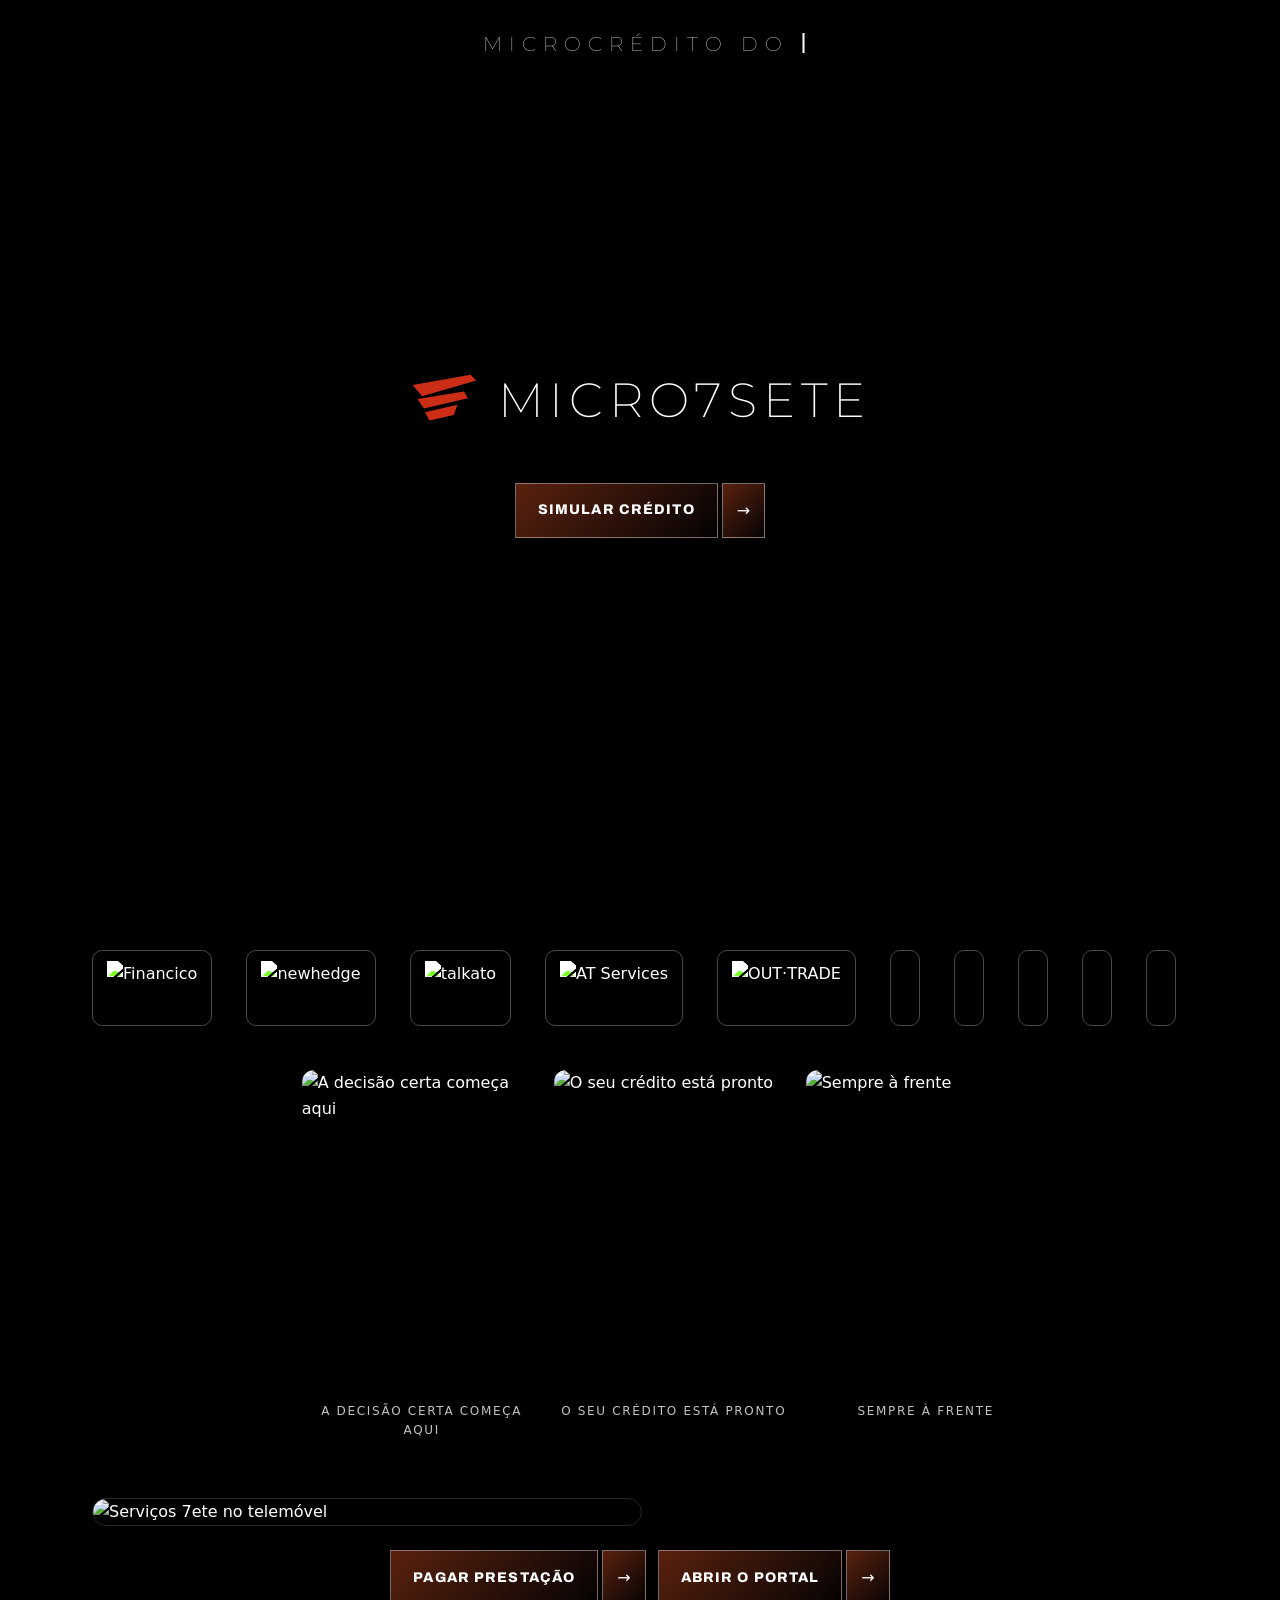
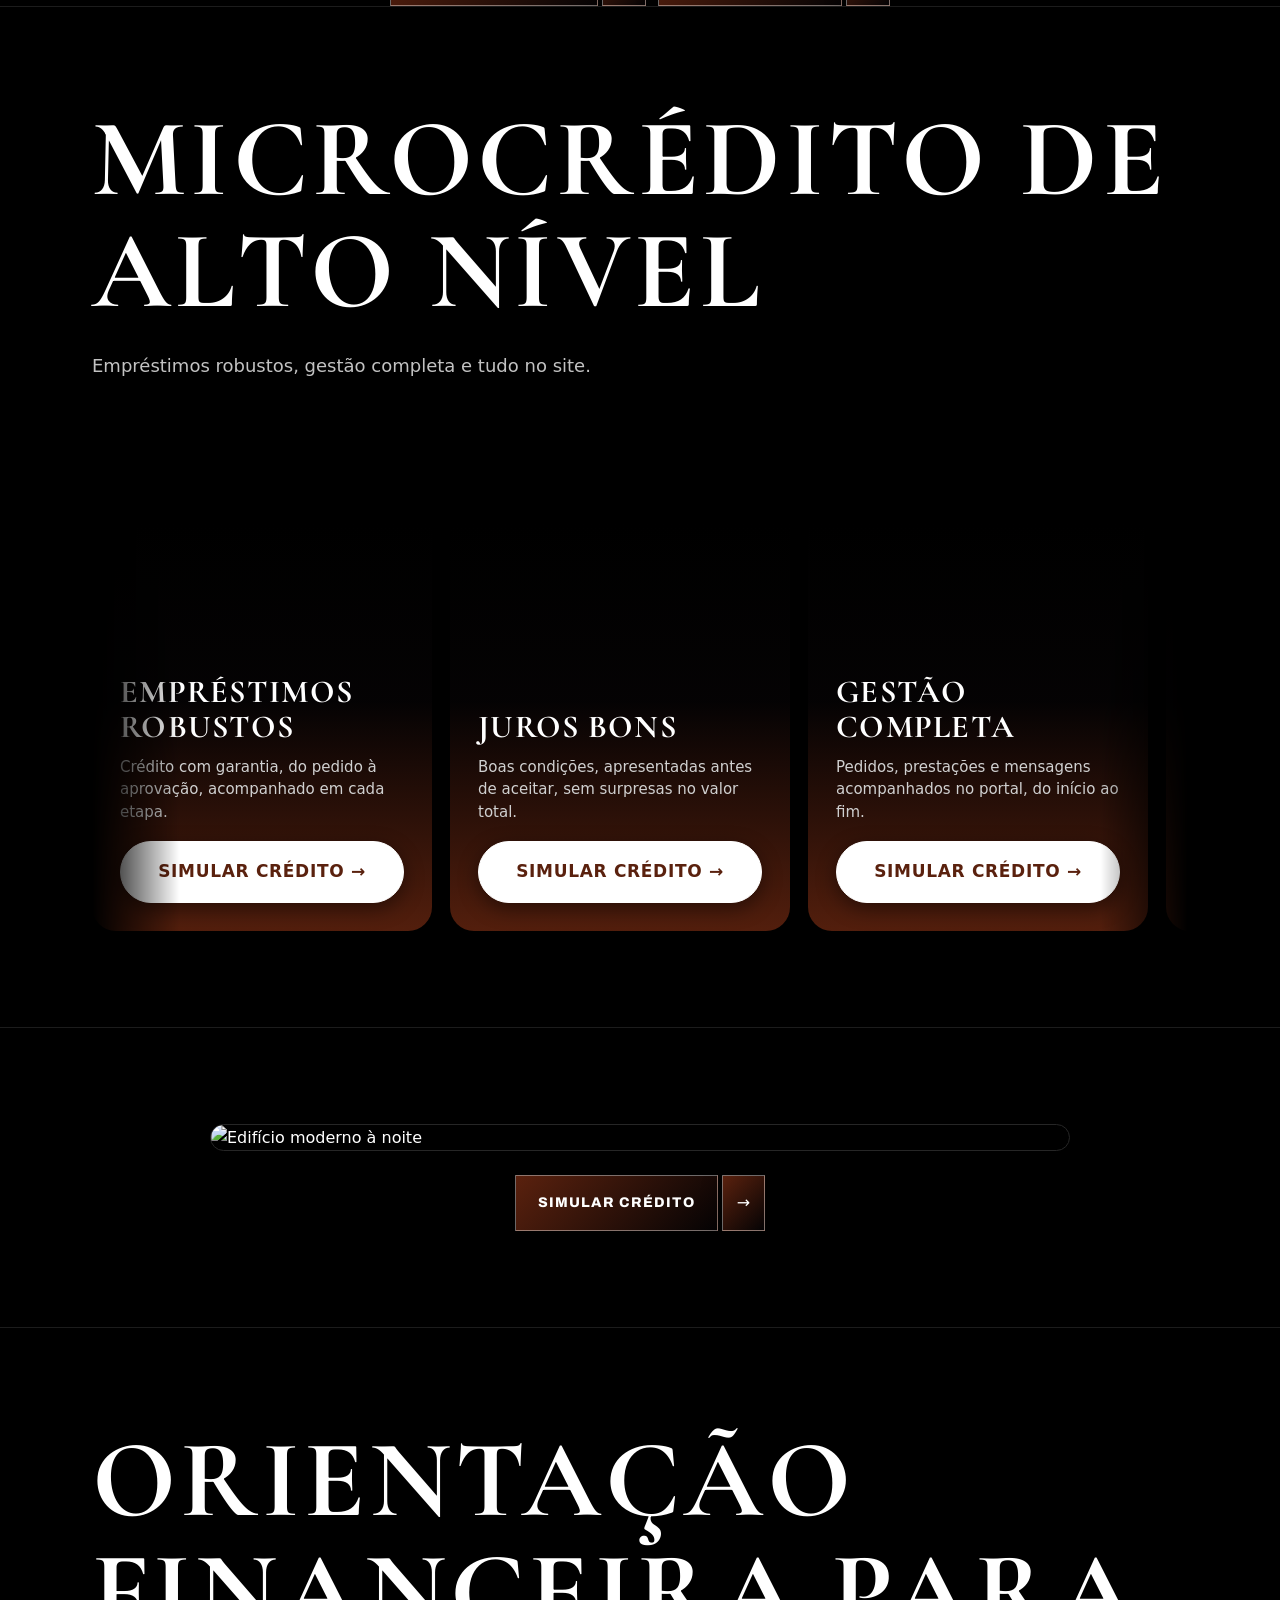
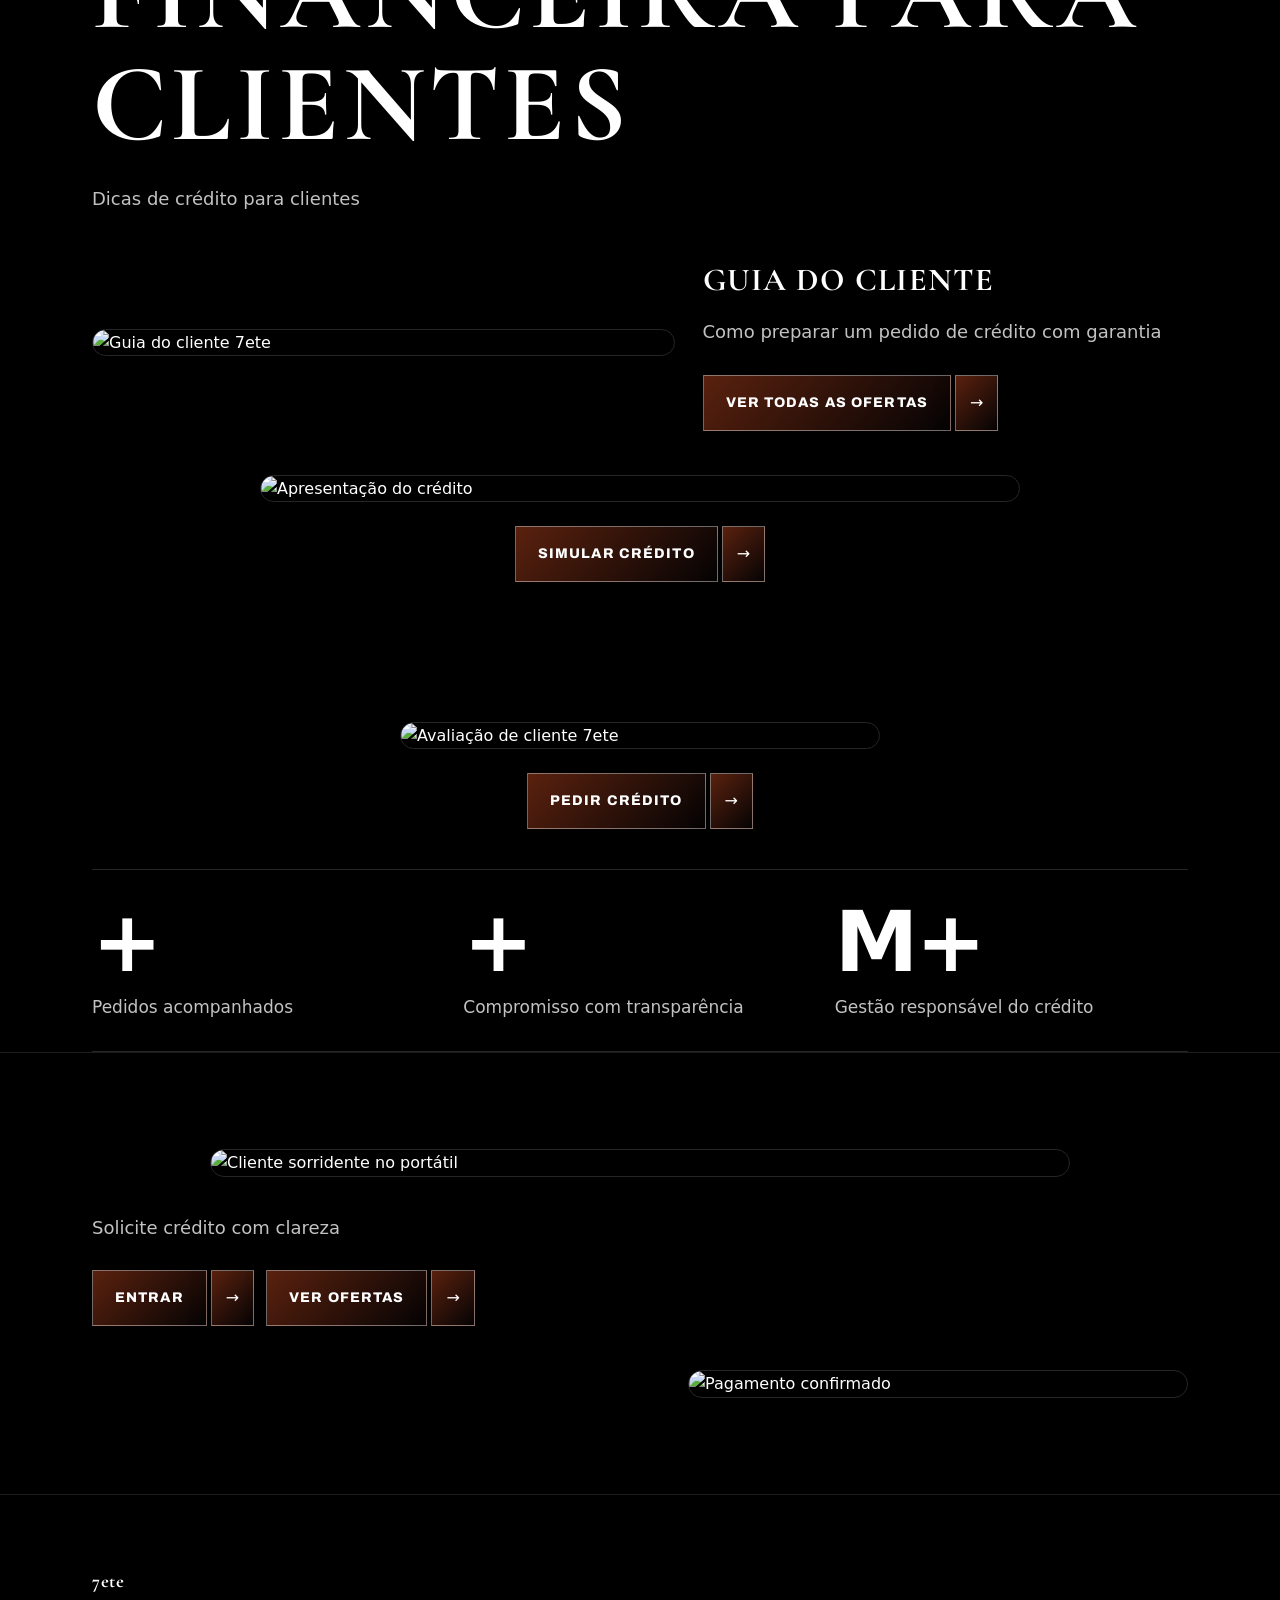
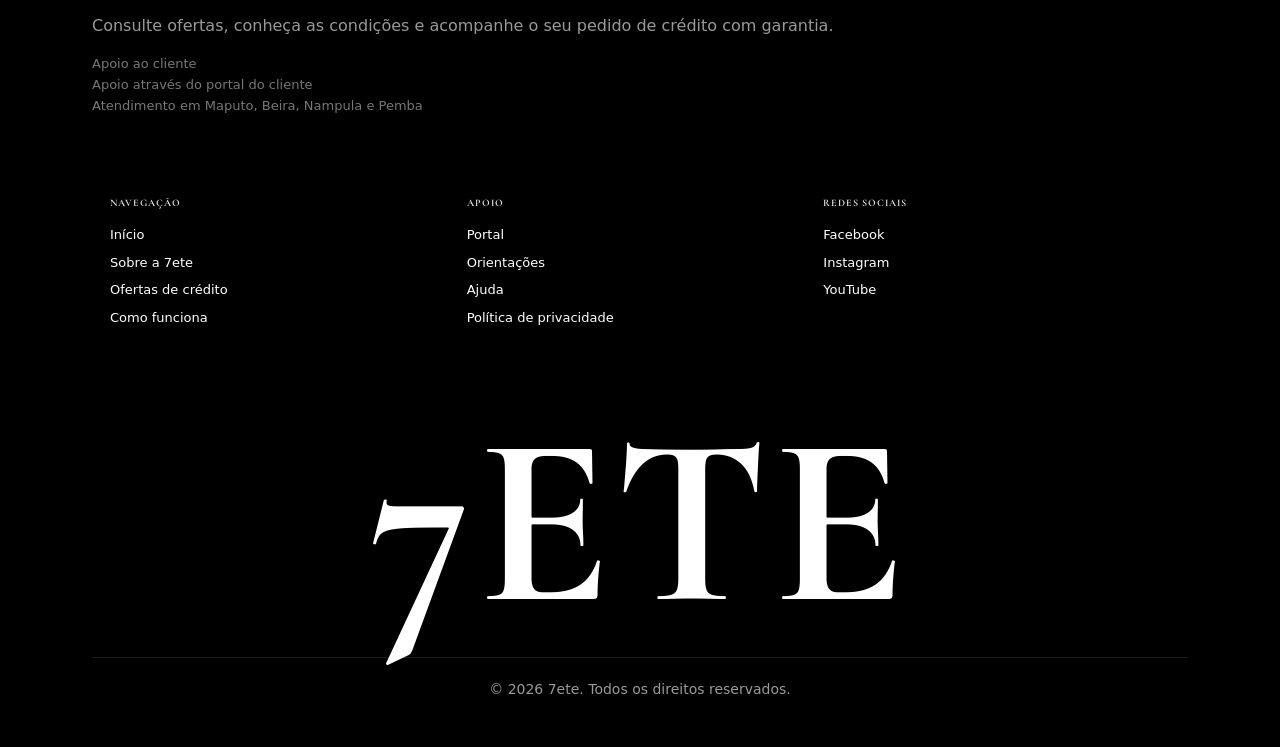
==== site/index.html @ f14d91d3 "7ete no GitHub Pages (versão construída)" ====
<!DOCTYPE html>
<html lang="pt">
<head>
<meta charset="utf-8">
<meta name="viewport" content="width=device-width, initial-scale=1">
<title>7ete | Sistema de Gestão de Microcrédito</title>
<meta name="description" content="7ete — microcrédito com garantia em Moçambique. Condições claras, análise responsável e acompanhamento digital do pedido.">
<link rel="preconnect" href="https://fonts.googleapis.com">
<link rel="preconnect" href="https://fonts.gstatic.com" crossorigin>
<link href="https://fonts.googleapis.com/css2?family=Archivo:wght@300;700;800&family=Pinyon+Script&family=Playfair+Display:ital,wght@1,400;1,600&family=Cormorant+Garamond:wght@300;400;500;600;700&family=Montserrat:wght@100;200&family=Syncopate:wght@700&display=swap" rel="stylesheet">
<style>
  *{box-sizing:border-box}
  html,body{margin:0;padding:0;background:#000;color:#fff}
  body{font-family:system-ui,-apple-system,"Segoe UI",Roboto,Arial,sans-serif;font-weight:300;line-height:1.6;-webkit-font-smoothing:antialiased}
  p,li{font-weight:300}
  a{color:inherit}
  img,video{display:block;width:100%;height:auto;background:#000}
  .wrap{max-width:1140px;margin:0 auto;padding:0 22px}
  .display{font-family:"Cormorant Garamond",serif;font-weight:700;text-transform:uppercase;letter-spacing:.04em}
  .script{font-family:"Pinyon Script",cursive;font-weight:400;text-transform:none;letter-spacing:0;font-size:.95em}
  .btn{display:inline-flex;align-items:center;justify-content:center;min-height:56px;padding:17px 32px;border-radius:6px;text-decoration:none;font-weight:800;font-size:16px;border:0;cursor:pointer;text-transform:uppercase;letter-spacing:.03em}
  .btn-grad{background:linear-gradient(135deg,#5a210e 0%,#050304 100%);color:#fff;border:1px solid #5a210e}
  .btnrow{display:flex;gap:12px;flex-wrap:wrap}
  .hero{position:relative;min-height:100vh;min-height:100svh;display:flex;flex-direction:column;align-items:center;justify-content:center;gap:44px;overflow:hidden;background:#000;padding:0}
  .hero-cta{position:relative;z-index:1}
  .hero-btn{display:inline-flex;gap:4px;text-decoration:none}
  .hero-btn-text{display:flex;align-items:center;background:linear-gradient(135deg,#5a210e 0%,#050304 100%);border:1px solid rgba(255,255,255,.4);box-shadow:0 6px 20px rgba(0,0,0,.4);color:#fff;font-family:"Archivo",system-ui,sans-serif;font-weight:800;font-size:14px;letter-spacing:.08em;text-transform:uppercase;padding:14px 22px}
  .hero-btn-arrow{display:flex;align-items:center;background:linear-gradient(135deg,#5a210e 0%,#050304 100%);border:1px solid rgba(255,255,255,.4);box-shadow:0 6px 20px rgba(0,0,0,.4);color:#fff;font-size:16px;padding:14px 14px}
  .hero-media{position:absolute;inset:0;width:100%;height:100%;object-fit:contain;object-position:center;background:#000}
  .hero-name{position:relative;z-index:1;margin:0;padding:.15em .4em;border-radius:6px;background:rgba(0,0,0,.38);font-family:"Syncopate",sans-serif;font-weight:700;font-size:clamp(64px,17vw,180px);letter-spacing:.1em;text-indent:.1em;line-height:1;color:#fff;text-shadow:0 2px 30px rgba(0,0,0,.65);animation:titlepass 1.4s cubic-bezier(.22,1,.36,1) both}
@keyframes titlepass{0%{transform:translateX(-110vw);opacity:0}70%{transform:translateX(3vw);opacity:1}100%{transform:translateX(0);opacity:1}}
.hero-t{display:inline-block;font-size:1.4em;letter-spacing:inherit;background:linear-gradient(135deg,#5a210e 0%,#050304 100%);-webkit-background-clip:text;background-clip:text;color:transparent;-webkit-text-fill-color:transparent}
@media (prefers-reduced-motion:reduce){.hero-name{animation:none}}
  .hero-logo{position:absolute;top:18px;left:18px;width:52px;height:auto;z-index:2;pointer-events:none;background:transparent}
.hero-lockup{position:relative;z-index:1;display:flex;align-items:center;justify-content:center;gap:14px}
.hero-mark{height:44px;width:auto;aspect-ratio:160/120;display:block}
.hero-brand{font-family:"Montserrat",sans-serif;font-weight:200;font-size:clamp(26px,6.5vw,48px);letter-spacing:.12em;color:#fff;white-space:nowrap}
@media(min-width:768px){.hero-mark{height:56px}}
.hero-eyebrow{position:absolute;top:22px;left:50%;transform:translateX(-50%);z-index:3;margin:0;font-family:"Montserrat",sans-serif;font-weight:100;font-size:clamp(11px,3.2vw,20px);letter-spacing:.35em;text-indent:.35em;text-align:center;white-space:nowrap;text-transform:uppercase;color:#fff}
.hero-caret{display:inline-block;width:2px;height:1em;margin-left:2px;background:#fff;vertical-align:-.1em;animation:caretblink .8s steps(1) infinite}
@keyframes caretblink{0%,49%{opacity:1}50%,100%{opacity:0}}
@media (min-width:768px){.hero-eyebrow{top:28px}}
@media (prefers-reduced-motion:reduce){.hero-caret{display:none}}
  @media(min-width:860px){.hero-logo{width:68px;top:24px;left:28px}}
  .lead{color:#c2c2c2;font-size:18px;line-height:1.65;max-width:640px;margin:0 0 28px}
  .center .lead{margin-left:auto;margin-right:auto}
  section.block{padding:96px 0;border-top:1px solid #1c1c1c}
  @media(max-width:859px){section.block{padding:64px 0}}
  h2{font-size:clamp(42px,10vw,110px);line-height:1.02;margin:0 0 24px;color:#fff}
  .center{text-align:center}
  .center h2{margin-left:auto;margin-right:auto}
  .muted{color:#999;margin:8px 0 18px}
  .steps{display:grid;gap:16px;margin-top:40px}
  @media(min-width:860px){.steps{grid-template-columns:repeat(3,1fr)}}
  .step{padding:30px;border:1px solid #262626;border-radius:18px;background:#0e0e0e}
  .step .num{font-size:64px;font-weight:800;line-height:1;color:#fff}
  .step h3{font-family:"Cormorant Garamond",serif;font-weight:700;letter-spacing:.03em;font-size:24px;margin:16px 0 10px;color:#fff}
  .step p{color:#c2c2c2;margin:0;font-size:17px}
  .stats{display:grid;gap:18px;border-top:1px solid #262626;border-bottom:1px solid #262626;padding:30px 0;margin-top:40px}
  @media(min-width:860px){.stats{grid-template-columns:repeat(3,1fr)}}
  .stat{text-align:left}
  .stat .mark{font-size:clamp(56px,7vw,84px);font-weight:800;line-height:1;letter-spacing:-.03em;color:#fff}
  .stat p{margin:10px 0 0;color:#c2c2c2;font-size:17px}
  details.faq{border-top:1px solid #262626;padding:26px 0}
  details.faq:last-of-type{border-bottom:1px solid #262626}
  details.faq summary{cursor:pointer;font-family:"Cormorant Garamond",serif;font-weight:700;letter-spacing:.03em;font-size:clamp(20px,4.5vw,28px);list-style:none;display:flex;justify-content:space-between;gap:16px;text-transform:uppercase;color:#fff}
  details.faq summary::-webkit-details-marker{display:none}
  details.faq summary::after{content:"⌄";color:#fff;font-weight:400}
  details.faq p{color:#c2c2c2;margin:14px 0 0;max-width:720px;font-size:17px;text-transform:none}
  footer{border-top:1px solid #1c1c1c;padding:72px 0 32px;color:#999}
  .footgrid{display:grid;gap:36px}
  @media(min-width:860px){.footgrid{grid-template-columns:1.4fr 1fr 1fr}}
  footer h3,footer h4{font-family:"Cormorant Garamond",serif;font-weight:700;letter-spacing:.03em;color:#fff;margin:0 0 14px}
  footer .flink{display:block;text-decoration:none;padding:4px 0;color:#999;font-size:15px}
  footer .flink:hover{color:#fff}
  footer a.plain{display:block;text-decoration:none;padding:5px 0;color:#999}
  footer a.plain:hover{color:#fff}
  .giant{font-family:"Cormorant Garamond",serif;font-size:clamp(88px,21vw,240px);font-weight:700;letter-spacing:.02em;line-height:.85;color:#fff;text-align:center;margin:60px 0 8px;user-select:none}
  .copy{border-top:1px solid #1c1c1c;margin-top:32px;padding-top:20px;font-size:14px;text-align:center}
.footimg{position:relative;overflow:hidden;border-radius:12px;margin:36px 0 24px}
.footimg>img{position:absolute;inset:0;width:100%;height:100%;object-fit:cover;filter:blur(3px) brightness(.8);transform:scale(1.08)}
.footimg .footshade{position:absolute;inset:0;background:linear-gradient(rgba(0,0,0,.78),rgba(0,0,0,.66))}
.foottabs{position:relative;display:grid;grid-template-columns:repeat(3,1fr);gap:22px 10px;padding:30px 18px}
.foottabs>div{min-width:0}
.footimg .fhead{color:#ddd;font-size:10px;letter-spacing:.1em}
.footimg .flink{color:#fff;font-size:13px;line-height:1.5;text-shadow:0 1px 8px rgba(0,0,0,.65)}
.footbrand{grid-column:1/-1}
footer .footsup{font-size:13px;color:#777}
footer .fhead{font-size:12px;letter-spacing:.18em;text-transform:uppercase;color:#777;margin:0 0 10px}
footer .fhead.mt{margin-top:26px}
  .guide{display:grid;gap:28px;align-items:center;margin-top:40px}
  @media(min-width:860px){.guide{grid-template-columns:1.2fr 1fr}}
  .r18{border-radius:18px;border:1px solid #262626}
  .btncenter{display:flex;gap:12px;flex-wrap:wrap;justify-content:center;margin-top:24px}
  .logomarquee{overflow:hidden;padding:6px 0 4px}
  .logotrack{display:flex;align-items:center;width:max-content;animation:logoscroll 34s linear infinite}
  .logotile{display:flex;align-items:center;background:#000;border:1px solid #4a4a4a;border-radius:10px;padding:10px 14px;flex:none;margin-right:34px}
  .logotile img{height:46px;width:auto;display:block;background:transparent;filter:brightness(1.8) saturate(1.5)}
  @keyframes logoscroll{to{transform:translateX(-50%)}}
  @media(min-width:860px){.logotile img{height:54px}}
  @media(prefers-reduced-motion:reduce){.logotrack{animation:none}}
  .cardrow{overflow:hidden;margin:26px calc(50% - 50vw) 0;width:100vw;padding:14px 16px;box-sizing:border-box}
  .cardtrack{display:flex;width:max-content;animation:cardpass 18s ease-in-out infinite}
  @keyframes cardpass{0%,22%{transform:translateX(0)}33%,55%{transform:translateX(calc(-1*(82vw + 12px)))}66%,88%{transform:translateX(calc(-2*(82vw + 12px)))}99%,100%{transform:translateX(calc(-3*(82vw + 12px)))}}
  .minicard{flex:0 0 82vw;margin-right:12px;border-radius:12px;overflow:hidden;background:#000;text-decoration:none;animation:cardbob 3s ease-in-out infinite}
  .minicard:nth-child(2),.minicard:nth-child(5){animation-delay:-1.5s}
  @keyframes cardbob{0%,100%{transform:translateY(-10px)}50%{transform:translateY(10px)}}
  @media(prefers-reduced-motion:reduce){.minicard{animation:none}.cardtrack{animation:none}}
  .minicard img{width:100%;aspect-ratio:3/4;object-fit:contain;background:#000}
  @media(min-width:860px){.cardrow{width:auto;max-width:760px;margin:26px auto 0;overflow:visible}.cardtrack{animation:none;margin:0 auto}.minicard{flex:0 0 240px}.minicard.dup{display:none}}
  .foto-destaque{max-width:860px;margin:0 auto}
  .foto-destaque img{border-radius:18px;border:1px solid #262626}
  #alto-nivel{position:relative;overflow:hidden}
  .alto-marquee{overflow:hidden;margin-top:40px;-webkit-mask-image:linear-gradient(90deg,transparent,#000 8%,#000 92%,transparent);mask-image:linear-gradient(90deg,transparent,#000 8%,#000 92%,transparent)}
  .alto-track{display:flex;gap:18px;width:max-content;animation:alto-scroll 40s linear infinite}
  @keyframes alto-scroll{to{transform:translateX(-50%)}}
  @media(hover:hover){.alto-track:hover{animation-play-state:paused}}
  .alto{position:relative;flex:0 0 300px;height:470px;border-radius:24px;overflow:hidden;text-decoration:none;color:#fff}
  @media(min-width:860px){.alto{flex-basis:340px;height:510px}}
  .alto-bg{position:absolute;inset:-14px;z-index:0;background-size:cover;background-position:center;filter:brightness(.7)}
  .alto::after{content:"";position:absolute;inset:0;z-index:1;background:linear-gradient(180deg,transparent 20%,rgba(5,3,4,.85) 55%,rgba(90,33,14,.92) 100%)}
  .alto-txt{position:absolute;left:0;right:0;bottom:0;z-index:2;padding:28px}
  .alto-txt h3{font-size:32px;line-height:1.1;margin:0 0 12px;color:#fff}
  .alto-btn{display:block;margin-top:18px;padding:16px;border-radius:999px;background:#fff;border:1px solid #fff;color:#5a210e;text-decoration:none;text-align:center;font-size:17px;font-weight:800;text-transform:uppercase;letter-spacing:.04em;box-shadow:0 6px 20px rgba(0,0,0,.45)}
  .alto-txt p{margin:0;font-size:15px;line-height:1.5;color:#d0d0d0}
  .minicap{display:block;text-align:center;font-size:12px;letter-spacing:.14em;text-transform:uppercase;color:#c2c2c2;padding:12px 6px 0}
</style>
</head>

<body>
<main>
<div class="hero" id="topo">
    <p class="hero-eyebrow" data-text="Microcrédito do futuro">Microcrédito do futuro</p>
    <video class="hero-media" autoplay muted loop playsinline preload="metadata" src="/7ete/hero-formas-bater.mp4?v=2"></video>
    <div class="hero-lockup"><svg class="hero-mark" viewBox="0 0 160 120" xmlns="http://www.w3.org/2000/svg" aria-hidden="true"><path d="M8 28L132 6L144 18L28 52Z" fill="#cc2d17"/><path d="M18 58L118 42L126 56L32 78Z" fill="#cc2d17"/><path d="M34 86L104 70L96 92L44 104Z" fill="#cc2d17"/></svg><span class="hero-brand">MICRO7SETE</span></div>
    <div class="hero-cta"><a class="hero-btn" href="/7ete/simulador"><span class="hero-btn-text">Simular crédito</span><span class="hero-btn-arrow" aria-hidden="true">→</span></a></div>
  </div>

  <div class="wrap" style="padding-top:44px">
    <div class="logomarquee" aria-label="Logos"><div class="logotrack"><span class="logotile"><img src="/7ete/imagens/logos/logo-financico.png" alt="Financico"></span><span class="logotile"><img src="/7ete/imagens/logos/logo-newhedge.png" alt="newhedge"></span><span class="logotile"><img src="/7ete/imagens/logos/logo-talkato.png" alt="talkato"></span><span class="logotile"><img src="/7ete/imagens/logos/logo-at-services.png" alt="AT Services"></span><span class="logotile"><img src="/7ete/imagens/logos/logo-outtrade.png" alt="OUT·TRADE"></span><span class="logotile"><img src="/7ete/imagens/logos/logo-financico.png" alt="" aria-hidden="true"></span><span class="logotile"><img src="/7ete/imagens/logos/logo-newhedge.png" alt="" aria-hidden="true"></span><span class="logotile"><img src="/7ete/imagens/logos/logo-talkato.png" alt="" aria-hidden="true"></span><span class="logotile"><img src="/7ete/imagens/logos/logo-at-services.png" alt="" aria-hidden="true"></span><span class="logotile"><img src="/7ete/imagens/logos/logo-outtrade.png" alt="" aria-hidden="true"></span></div></div>
    <div class="cardrow"><div class="cardtrack"><a class="minicard" href="/7ete/simulador"><img src="/7ete/imagens/card-decisao-certa.jpg" alt="A decisão certa começa aqui"><span class="minicap">A decisão certa começa aqui</span></a><a class="minicard" href="/7ete/simulador"><img src="/7ete/imagens/card-credito-pronto.jpg" alt="O seu crédito está pronto"><span class="minicap">O seu crédito está pronto</span></a><a class="minicard" href="/7ete/simulador"><img src="/7ete/imagens/card-sempre-frente.webp" alt="Sempre à frente"><span class="minicap">Sempre à frente</span></a><a class="minicard dup" href="/7ete/simulador" tabindex="-1" aria-hidden="true"><img src="/7ete/imagens/card-decisao-certa.jpg" alt=""></a><a class="minicard dup" href="/7ete/simulador" tabindex="-1" aria-hidden="true"><img src="/7ete/imagens/card-credito-pronto.jpg" alt=""></a><a class="minicard dup" href="/7ete/simulador" tabindex="-1" aria-hidden="true"><img src="/7ete/imagens/card-sempre-frente.webp" alt=""></a></div></div>
      <div style="max-width:550px;margin:44px auto 0 0"><img class="r18" src="/7ete/imagens/img-10-mulher.webp" alt="Serviços 7ete no telemóvel"></div>
      <div class="btncenter"><a class="hero-btn" href="/7ete/portal"><span class="hero-btn-text">Pagar prestação</span><span class="hero-btn-arrow" aria-hidden="true">→</span></a><a class="hero-btn" href="/7ete/portal"><span class="hero-btn-text">Abrir o portal</span><span class="hero-btn-arrow" aria-hidden="true">→</span></a></div>
  </div>




  <section class="block" id="alto-nivel">
    <div class="wrap">
      <h2 class="display">Microcrédito de alto nível</h2>
      <p class="lead">Empréstimos robustos, gestão completa e tudo no site.</p>
<div class="alto-marquee"><div class="alto-track"><div class="alto"><span class="alto-bg" style="background-image:url(/imagens/emprestimo-casa-chaves.jpg)"></span><span class="alto-txt"><h3 class="display">Empréstimos robustos</h3><p>Crédito com garantia, do pedido à aprovação, acompanhado em cada etapa.</p><a class="alto-btn" href="/7ete/simulador">Simular crédito →</a></span></div><div class="alto"><span class="alto-bg" style="background-image:url(/imagens/emprestimo-dinheiro-calculadora.jpg)"></span><span class="alto-txt"><h3 class="display">Juros bons</h3><p>Boas condições, apresentadas antes de aceitar, sem surpresas no valor total.</p><a class="alto-btn" href="/7ete/simulador">Simular crédito →</a></span></div><div class="alto"><span class="alto-bg" style="background-image:url(/imagens/emprestimo-aperto-mao.jpg)"></span><span class="alto-txt"><h3 class="display">Gestão completa</h3><p>Pedidos, prestações e mensagens acompanhados no portal, do início ao fim.</p><a class="alto-btn" href="/7ete/simulador">Simular crédito →</a></span></div><div class="alto"><span class="alto-bg" style="background-image:url(/imagens/emprestimo-chave-carro.jpg)"></span><span class="alto-txt"><h3 class="display">Pagamentos no site</h3><p>Pague as prestações por M-Pesa diretamente no portal.</p><a class="alto-btn" href="/7ete/simulador">Simular crédito →</a></span></div><div class="alto"><span class="alto-bg" style="background-image:url(/imagens/emprestimo-casa-madeira.jpg)"></span><span class="alto-txt"><h3 class="display">Empréstimo no site</h3><p>Simule, envie o pedido e acompanhe tudo online, com vistoria presencial da garantia.</p><a class="alto-btn" href="/7ete/simulador">Simular crédito →</a></span></div><div class="alto"><span class="alto-bg" style="background-image:url(/imagens/emprestimo-contrato.jpg)"></span><span class="alto-txt"><h3 class="display">Processo simples</h3><p>Conta, simulação e pedido num só lugar, sem voltas.</p><a class="alto-btn" href="/7ete/simulador">Simular crédito →</a></span></div><div class="alto" aria-hidden="true"><span class="alto-bg" style="background-image:url(/imagens/emprestimo-casa-chaves.jpg)"></span><span class="alto-txt"><h3 class="display">Empréstimos robustos</h3><p>Crédito com garantia, do pedido à aprovação, acompanhado em cada etapa.</p><a class="alto-btn" href="/7ete/simulador" tabindex="-1">Simular crédito →</a></span></div><div class="alto" aria-hidden="true"><span class="alto-bg" style="background-image:url(/imagens/emprestimo-dinheiro-calculadora.jpg)"></span><span class="alto-txt"><h3 class="display">Juros bons</h3><p>Boas condições, apresentadas antes de aceitar, sem surpresas no valor total.</p><a class="alto-btn" href="/7ete/simulador" tabindex="-1">Simular crédito →</a></span></div><div class="alto" aria-hidden="true"><span class="alto-bg" style="background-image:url(/imagens/emprestimo-aperto-mao.jpg)"></span><span class="alto-txt"><h3 class="display">Gestão completa</h3><p>Pedidos, prestações e mensagens acompanhados no portal, do início ao fim.</p><a class="alto-btn" href="/7ete/simulador" tabindex="-1">Simular crédito →</a></span></div><div class="alto" aria-hidden="true"><span class="alto-bg" style="background-image:url(/imagens/emprestimo-chave-carro.jpg)"></span><span class="alto-txt"><h3 class="display">Pagamentos no site</h3><p>Pague as prestações por M-Pesa diretamente no portal.</p><a class="alto-btn" href="/7ete/simulador" tabindex="-1">Simular crédito →</a></span></div><div class="alto" aria-hidden="true"><span class="alto-bg" style="background-image:url(/imagens/emprestimo-casa-madeira.jpg)"></span><span class="alto-txt"><h3 class="display">Empréstimo no site</h3><p>Simule, envie o pedido e acompanhe tudo online, com vistoria presencial da garantia.</p><a class="alto-btn" href="/7ete/simulador" tabindex="-1">Simular crédito →</a></span></div><div class="alto" aria-hidden="true"><span class="alto-bg" style="background-image:url(/imagens/emprestimo-contrato.jpg)"></span><span class="alto-txt"><h3 class="display">Processo simples</h3><p>Conta, simulação e pedido num só lugar, sem voltas.</p><a class="alto-btn" href="/7ete/simulador" tabindex="-1">Simular crédito →</a></span></div></div></div>
    </div>
  </section>

  <section class="block">
    <div class="wrap">
      <div class="foto-destaque"><img src="/7ete/imagens/chic-edificio-azul.jpg" alt="Edifício moderno à noite"></div>
      <div class="btncenter"><a class="hero-btn" href="/7ete/simulador"><span class="hero-btn-text">Simular crédito</span><span class="hero-btn-arrow" aria-hidden="true">→</span></a></div>
    </div>
  </section>

  <section class="block" id="orientacoes">
    <div class="wrap">
      <h2 class="display">Orientação financeira para clientes</h2>
      <p class="lead">Dicas de crédito para clientes</p>
      <div class="guide">
        <div>
          <img class="r18" src="https://images.pexels.com/photos/6457511/pexels-photo-6457511.jpeg?auto=compress&amp;cs=tinysrgb" alt="Guia do cliente 7ete">
        </div>
        <div>
          <h3 class="display" style="font-size:32px;margin:0 0 12px">Guia do cliente</h3>
          <p class="lead">Como preparar um pedido de crédito com garantia</p>
          <a class="hero-btn" href="/7ete/ofertas"><span class="hero-btn-text">Ver todas as ofertas</span><span class="hero-btn-arrow" aria-hidden="true">→</span></a>
        </div>
      </div>
      <div style="max-width:760px;margin:44px auto 0"><img class="r18" src="/7ete/imagens/img-6-portatil.webp" alt="Apresentação do crédito"></div>
      <div class="btncenter"><a class="hero-btn" href="/7ete/simulador"><span class="hero-btn-text">Simular crédito</span><span class="hero-btn-arrow" aria-hidden="true">→</span></a></div>
    </div>
  </section>

  <div class="wrap" style="padding-top:44px">
    <div style="max-width:480px;margin:0 auto"><img class="r18" src="/7ete/imagens/img-1-avaliacao.webp" alt="Avaliação de cliente 7ete"></div>
    <div class="btncenter"><a class="hero-btn" href="/7ete/portal"><span class="hero-btn-text">Pedir crédito</span><span class="hero-btn-arrow" aria-hidden="true">→</span></a></div>
    <div class="stats">
        <div class="stat"><div class="mark">+</div><p>Pedidos acompanhados</p></div>
        <div class="stat"><div class="mark">+</div><p>Compromisso com transparência</p></div>
        <div class="stat"><div class="mark">M+</div><p>Gestão responsável do crédito</p></div>
      </div>
  </div>
  <section class="block">
    <div class="wrap">
      <div style="max-width:860px;margin:0 auto"><img class="r18" src="/7ete/imagens/img-7-fisheye.webp" alt="Cliente sorridente no portátil"></div>
      <p class="lead" style="margin-top:36px">Solicite crédito com clareza</p>
      <div class="btnrow">
        <a class="hero-btn" href="/7ete/portal"><span class="hero-btn-text">Entrar</span><span class="hero-btn-arrow" aria-hidden="true">→</span></a>
        <a class="hero-btn" href="/7ete/ofertas"><span class="hero-btn-text">Ver ofertas</span><span class="hero-btn-arrow" aria-hidden="true">→</span></a>
      </div>
      <div style="max-width:500px;margin:44px 0 0 auto"><img class="r18" src="/7ete/imagens/img-2-pagamento.webp" alt="Pagamento confirmado"></div>
          </div>
  </section>
</main>

<footer>
  <div class="wrap">
    <div class="footgrid">
      <div class="footbrand">
        <h3>7ete</h3>
        <p>Consulte ofertas, conheça as condições e acompanhe o seu pedido de crédito com garantia.</p>
        <p class="footsup" style="margin-top:16px">Apoio ao cliente<br>Apoio através do portal do cliente<br>Atendimento em Maputo, Beira, Nampula e Pemba</p>
      </div>
    </div>
    <div class="footimg"><img src="/7ete/imagens/rodape-edificio.jpg" alt=""><div class="footshade" aria-hidden="true"></div><div class="foottabs">
      <div>
        <h4 class="fhead">Navegação</h4>
        <a class="flink" href="./">Início</a>
        <a class="flink" href="#sobre">Sobre a 7ete</a>
        <a class="flink" href="/7ete/ofertas">Ofertas de crédito</a>
        <a class="flink" href="/7ete/simulador">Como funciona</a>
      </div>
      <div>
        <h4 class="fhead">Apoio</h4>
        <a class="flink" href="/7ete/portal">Portal</a>
        <a class="flink" href="#orientacoes">Orientações</a>
        <a class="flink" href="#orientacoes">Ajuda</a>
        <a class="flink" href="/7ete/privacidade">Política de privacidade</a>
      </div>
      <div>
        <h4 class="fhead">Redes sociais</h4>
        <a class="flink" href="https://facebook.com">Facebook</a>
        <a class="flink" href="https://instagram.com">Instagram</a>
        <a class="flink" href="https://youtube.com">YouTube</a>
      </div>
    </div></div>
    <div class="giant display" aria-hidden="true">7ete</div>
    <p class="copy">© 2026 7ete. Todos os direitos reservados.</p>
  </div>
</footer>
<script>(function(){var el=document.querySelector('.hero-eyebrow');if(!el)return;var full=el.getAttribute('data-text')||el.textContent;if(window.matchMedia('(prefers-reduced-motion: reduce)').matches)return;var caret=document.createElement('span');caret.className='hero-caret';el.textContent='';el.appendChild(caret);var i=0;function step(){if(i<full.length){caret.insertAdjacentText('beforebegin',full[i]);i++;setTimeout(step,90);}else{caret.style.display='none';}}setTimeout(step,500);})();</script>
</body>
</html>
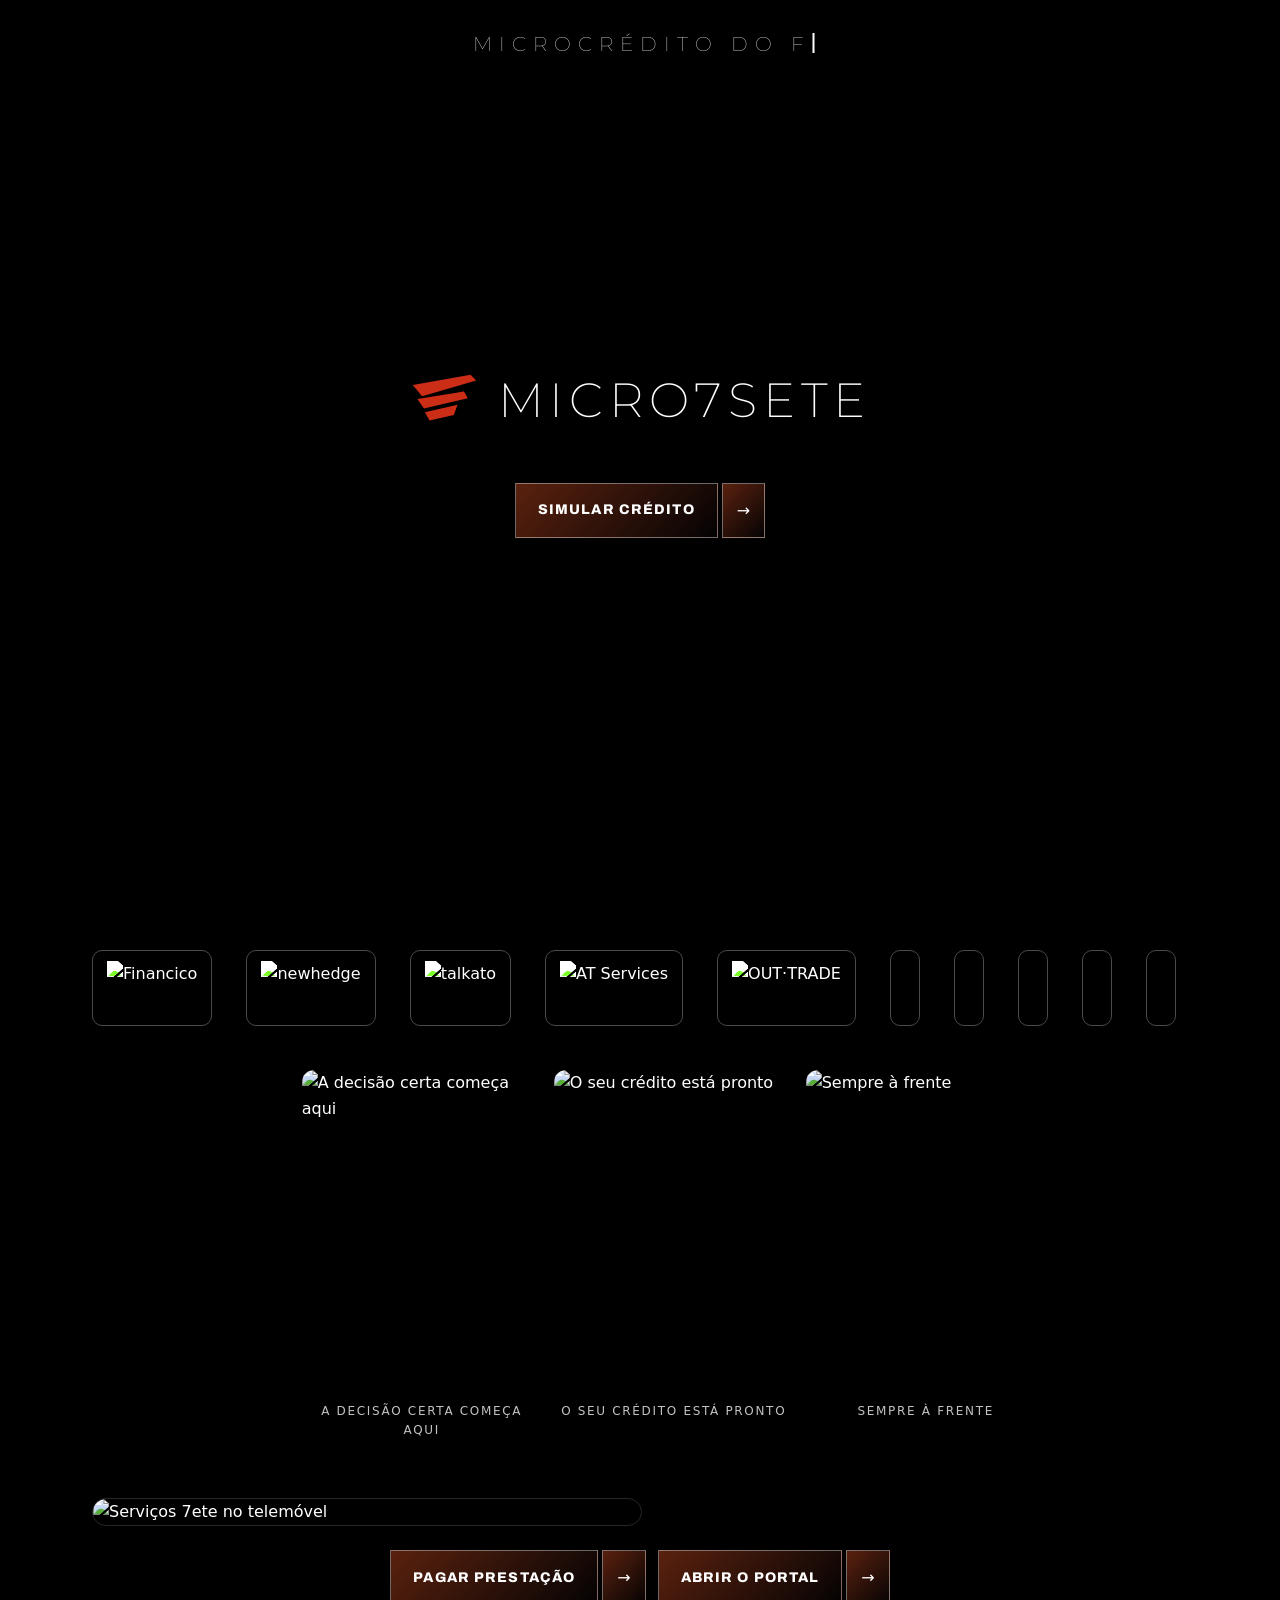
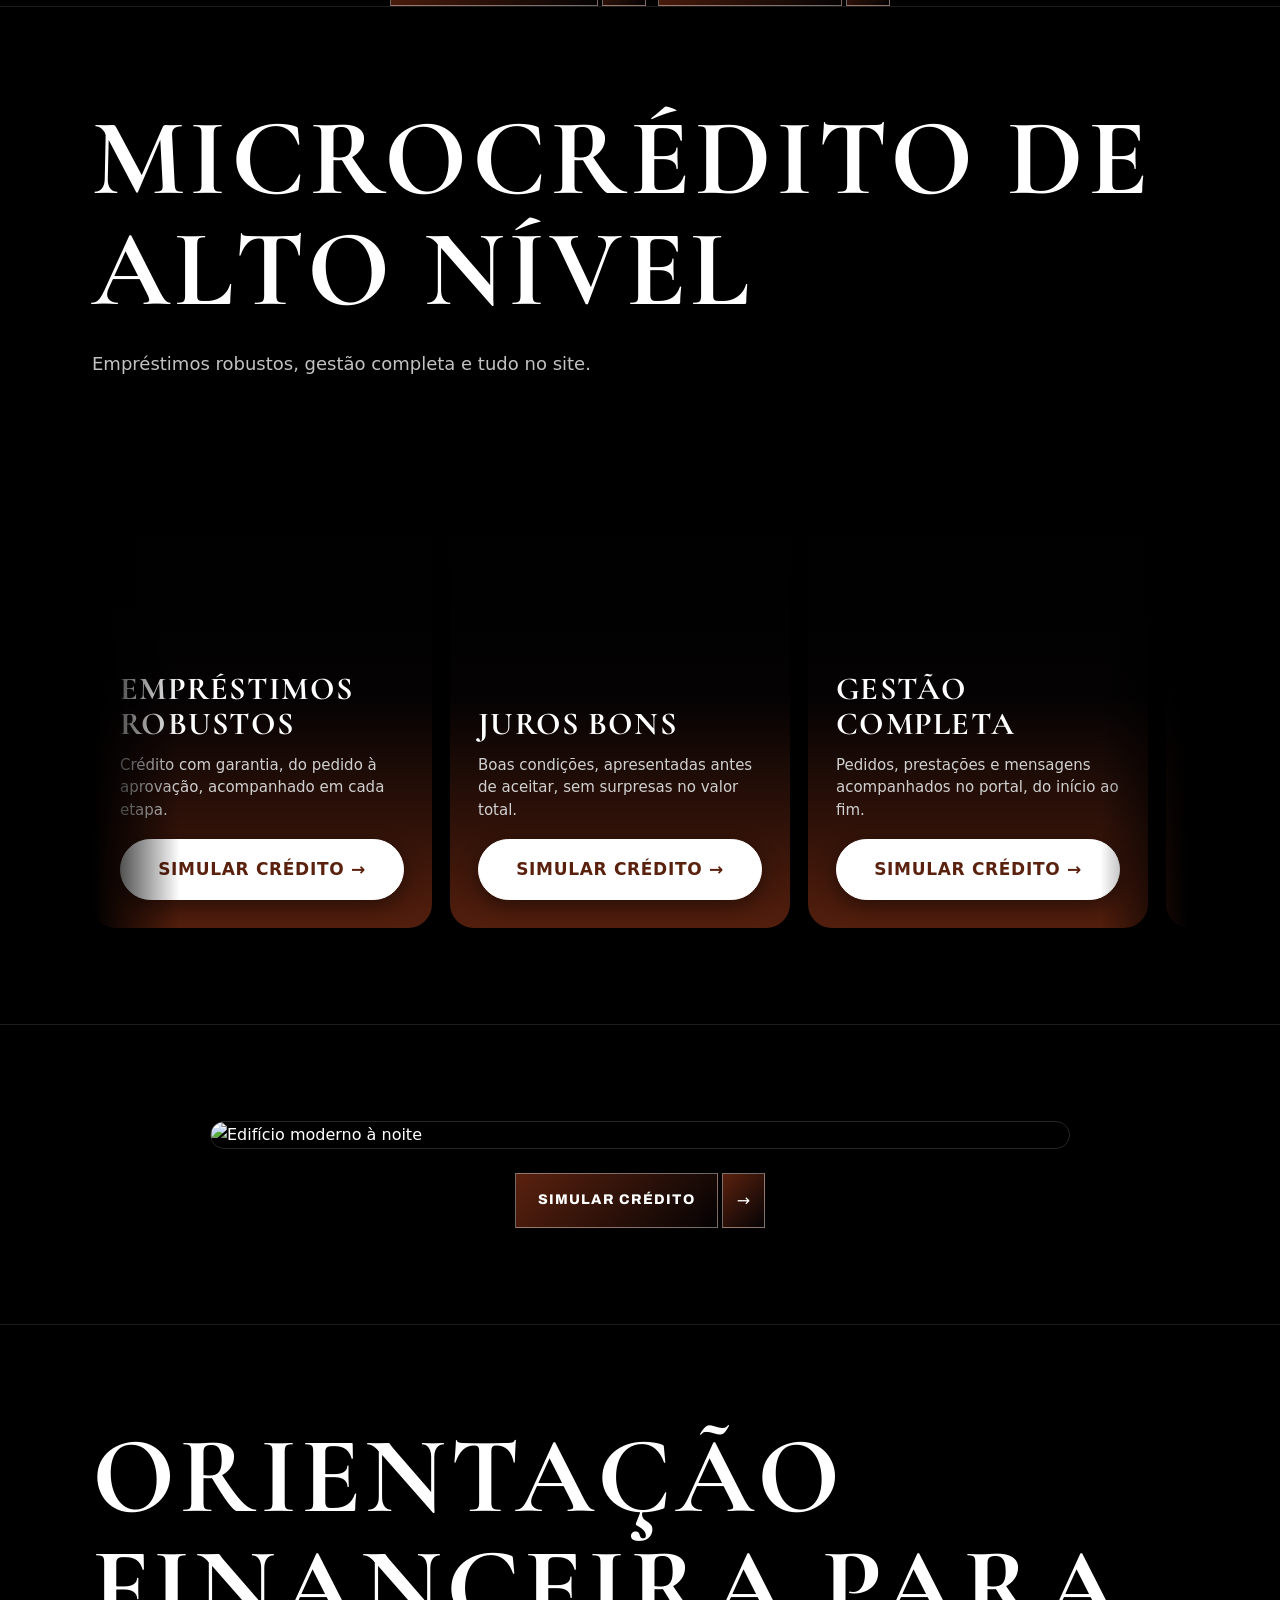
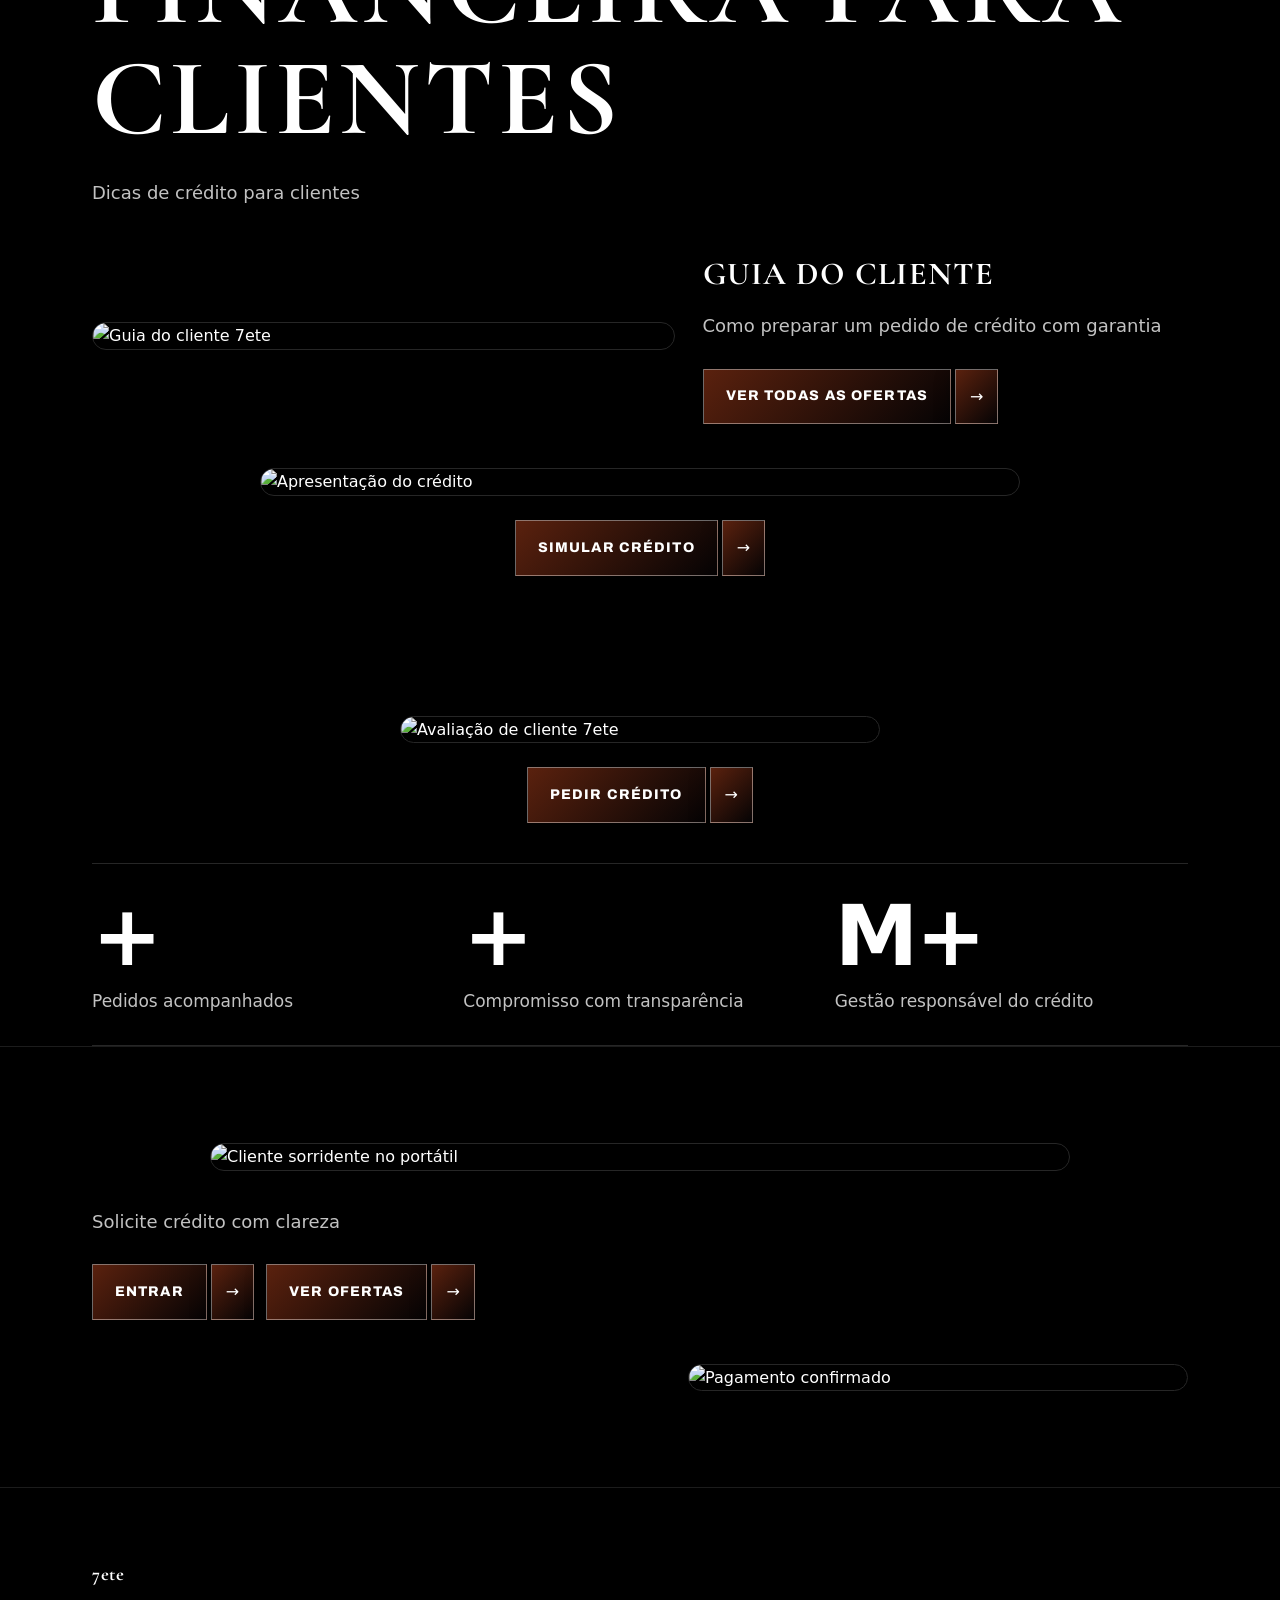
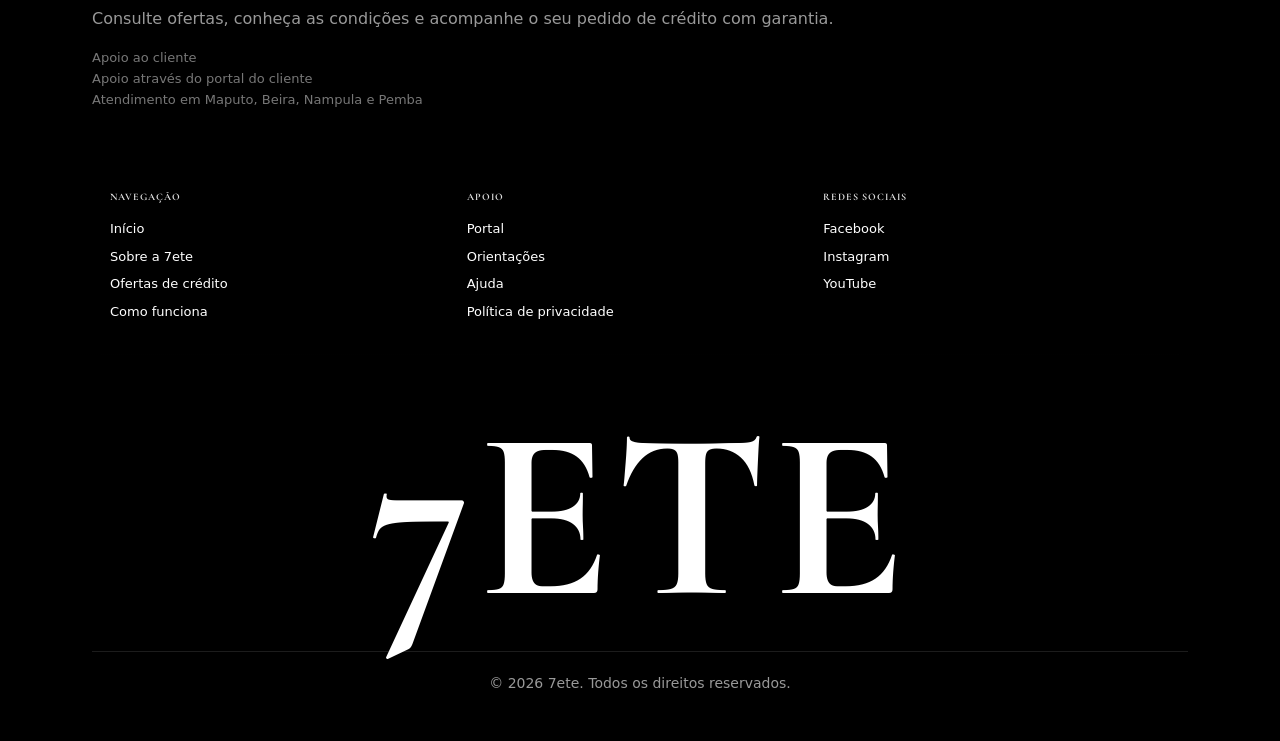
==== commit 03f1a0b3: "7ete landing: títulos e botões cabem no telemóvel (h2 30px/8.5vw, botões compactos até 640px, sem sc" ====
--- a/site/index.html
+++ b/site/index.html
@@ -10,7 +10,7 @@
 <link href="https://fonts.googleapis.com/css2?family=Archivo:wght@300;700;800&family=Pinyon+Script&family=Playfair+Display:ital,wght@1,400;1,600&family=Cormorant+Garamond:wght@300;400;500;600;700&family=Montserrat:wght@100;200&family=Syncopate:wght@700&display=swap" rel="stylesheet">
 <style>
   *{box-sizing:border-box}
-  html,body{margin:0;padding:0;background:#000;color:#fff}
+  html,body{margin:0;padding:0;background:#000;color:#fff;overflow-x:hidden}
   body{font-family:system-ui,-apple-system,"Segoe UI",Roboto,Arial,sans-serif;font-weight:300;line-height:1.6;-webkit-font-smoothing:antialiased}
   p,li{font-weight:300}
   a{color:inherit}
@@ -26,6 +26,7 @@
   .hero-btn{display:inline-flex;gap:4px;text-decoration:none}
   .hero-btn-text{display:flex;align-items:center;background:linear-gradient(135deg,#5a210e 0%,#050304 100%);border:1px solid rgba(255,255,255,.4);box-shadow:0 6px 20px rgba(0,0,0,.4);color:#fff;font-family:"Archivo",system-ui,sans-serif;font-weight:800;font-size:14px;letter-spacing:.08em;text-transform:uppercase;padding:14px 22px}
   .hero-btn-arrow{display:flex;align-items:center;background:linear-gradient(135deg,#5a210e 0%,#050304 100%);border:1px solid rgba(255,255,255,.4);box-shadow:0 6px 20px rgba(0,0,0,.4);color:#fff;font-size:16px;padding:14px 14px}
+  @media(max-width:640px){.hero-btn-text{font-size:12px;letter-spacing:.06em;padding:11px 16px}.hero-btn-arrow{font-size:14px;padding:11px 11px}}
   .hero-media{position:absolute;inset:0;width:100%;height:100%;object-fit:contain;object-position:center;background:#000}
   .hero-name{position:relative;z-index:1;margin:0;padding:.15em .4em;border-radius:6px;background:rgba(0,0,0,.38);font-family:"Syncopate",sans-serif;font-weight:700;font-size:clamp(64px,17vw,180px);letter-spacing:.1em;text-indent:.1em;line-height:1;color:#fff;text-shadow:0 2px 30px rgba(0,0,0,.65);animation:titlepass 1.4s cubic-bezier(.22,1,.36,1) both}
 @keyframes titlepass{0%{transform:translateX(-110vw);opacity:0}70%{transform:translateX(3vw);opacity:1}100%{transform:translateX(0);opacity:1}}
@@ -46,7 +47,7 @@
   .center .lead{margin-left:auto;margin-right:auto}
   section.block{padding:96px 0;border-top:1px solid #1c1c1c}
   @media(max-width:859px){section.block{padding:64px 0}}
-  h2{font-size:clamp(42px,10vw,110px);line-height:1.02;margin:0 0 24px;color:#fff}
+  h2{font-size:clamp(30px,8.5vw,110px);line-height:1.02;margin:0 0 24px;color:#fff}
   .center{text-align:center}
   .center h2{margin-left:auto;margin-right:auto}
   .muted{color:#999;margin:8px 0 18px}
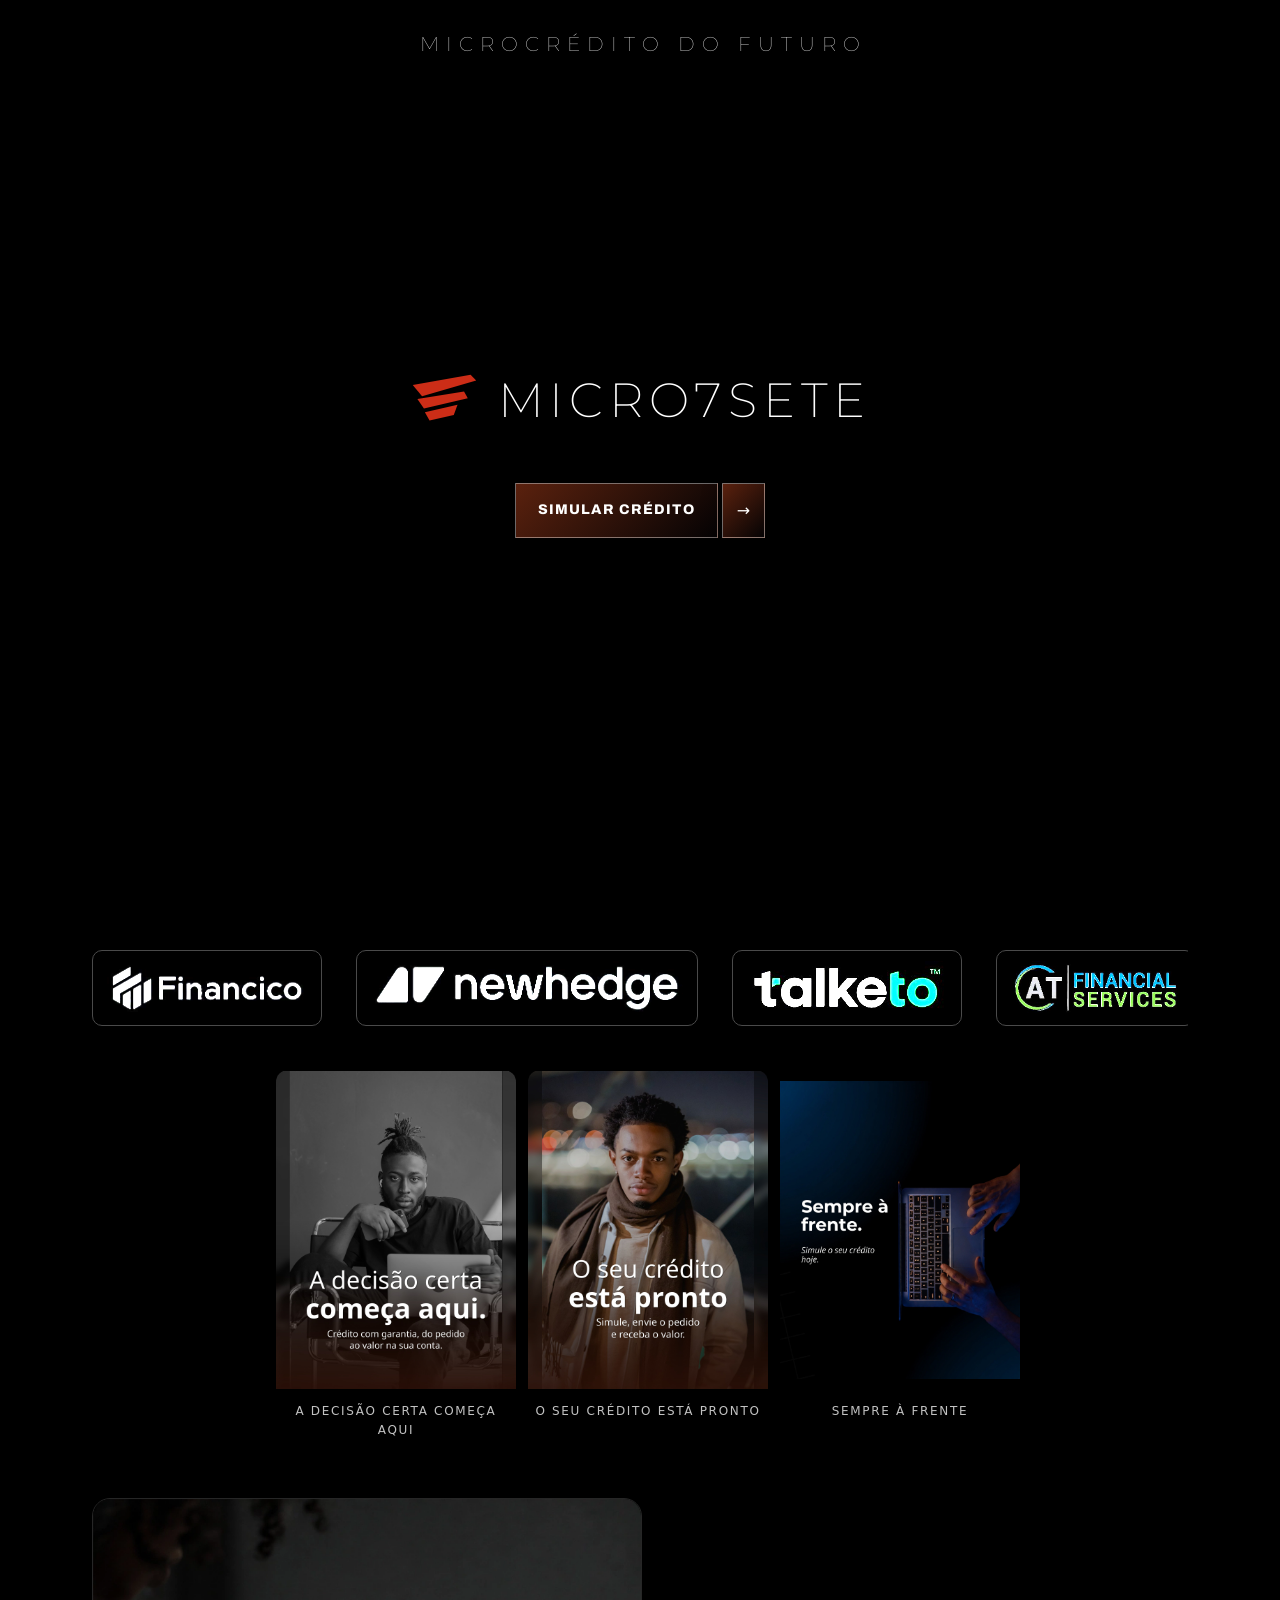
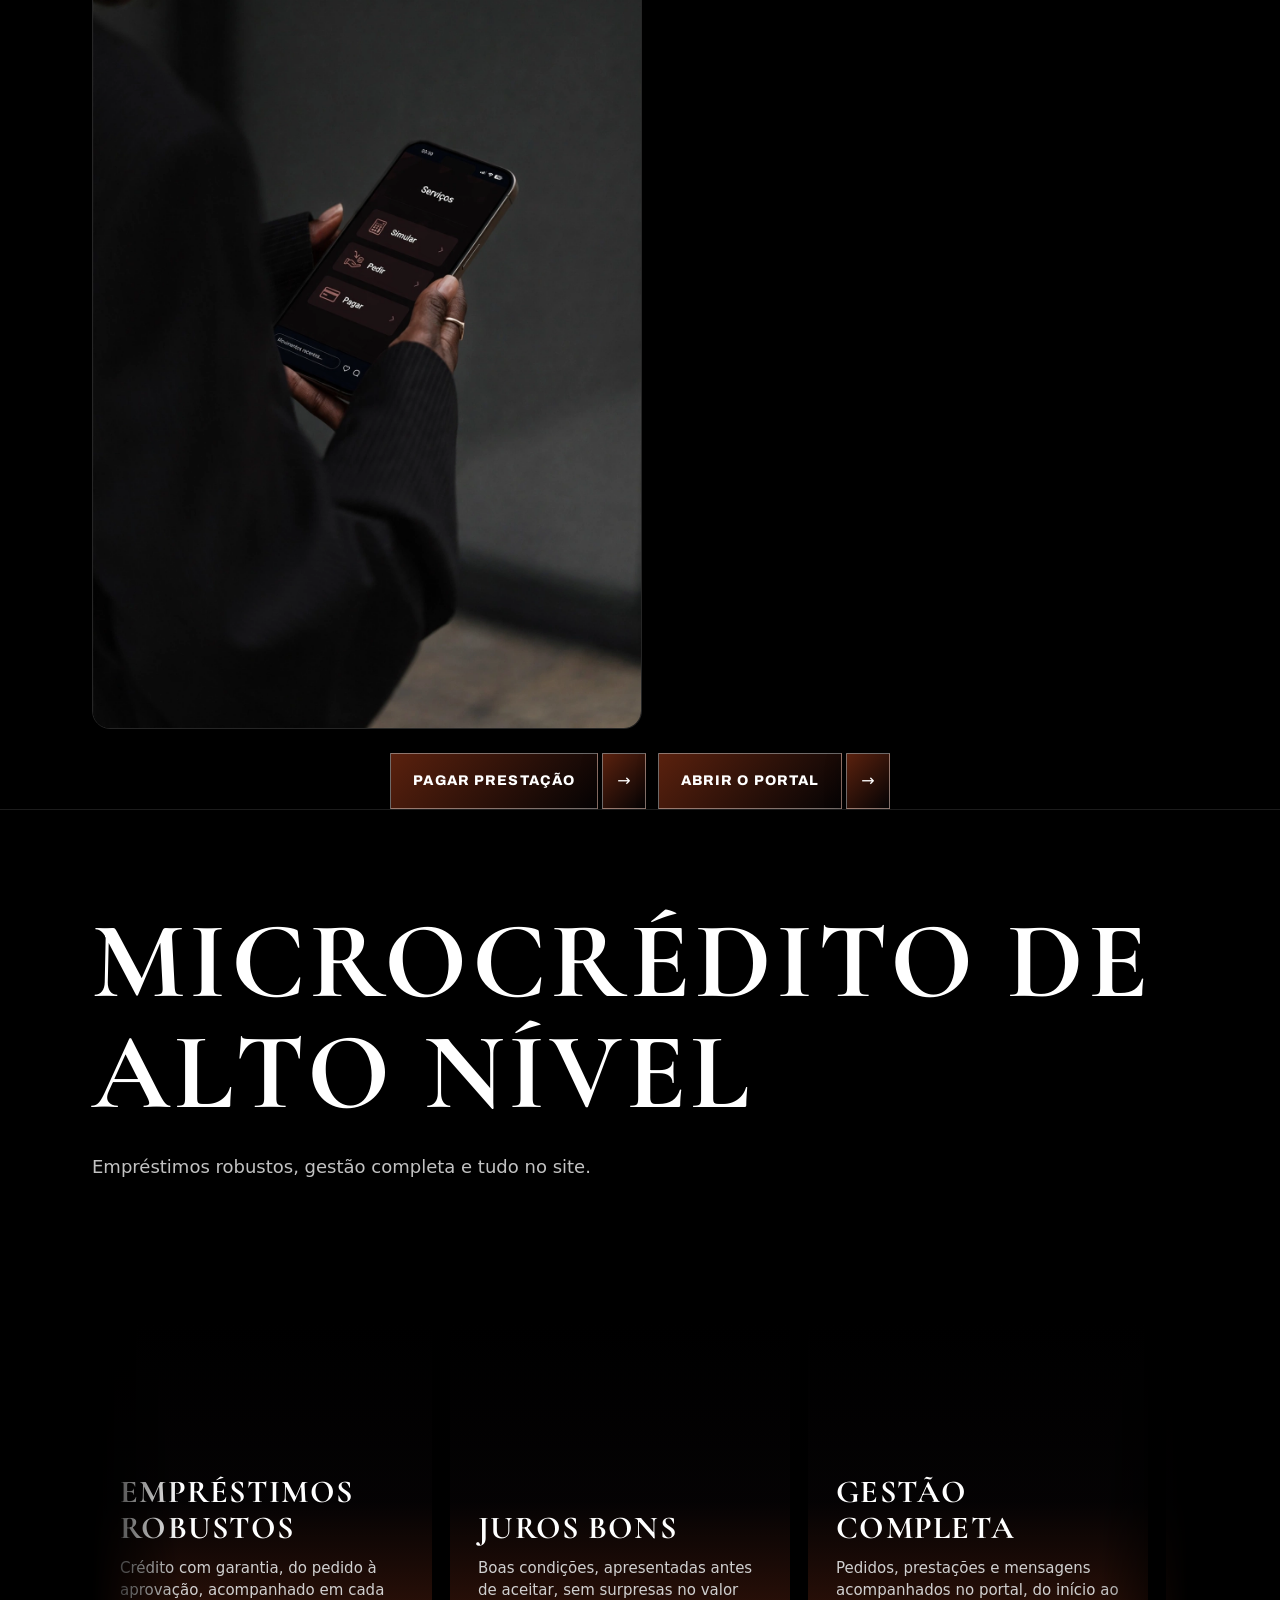
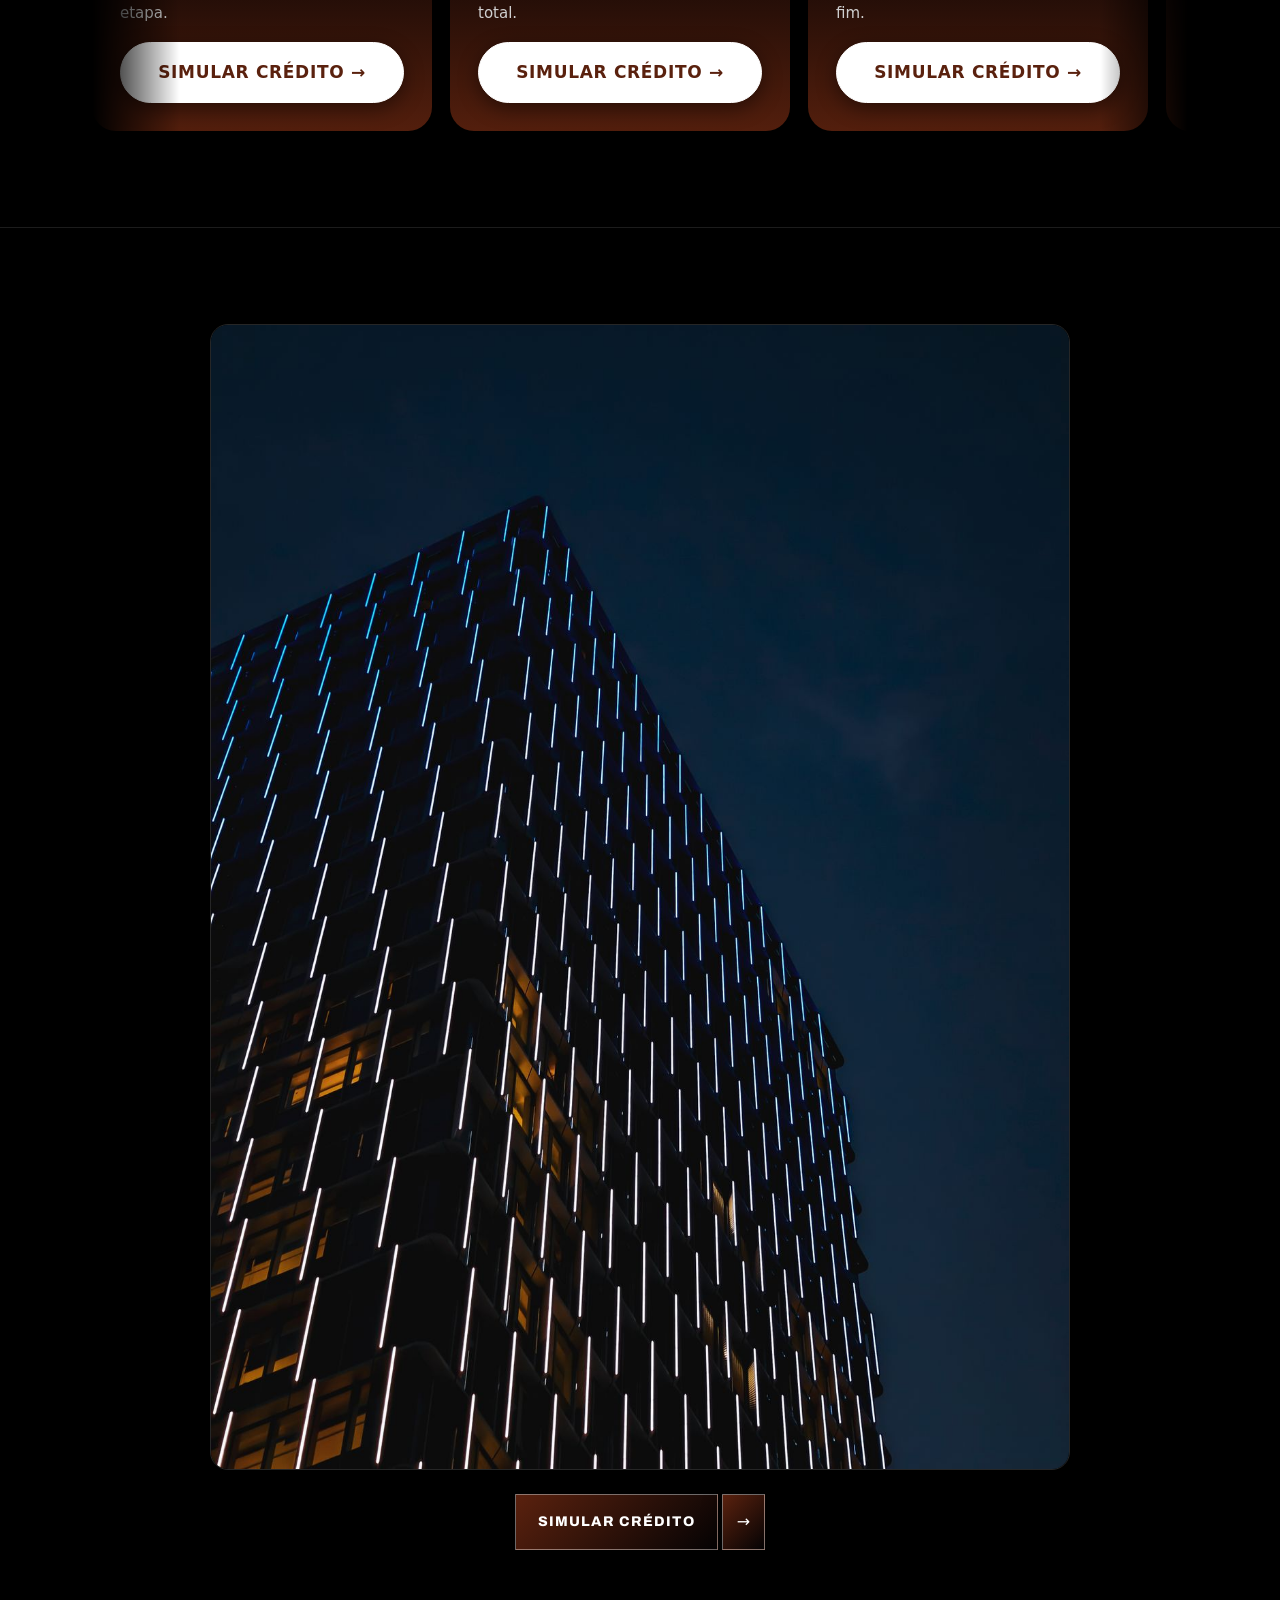
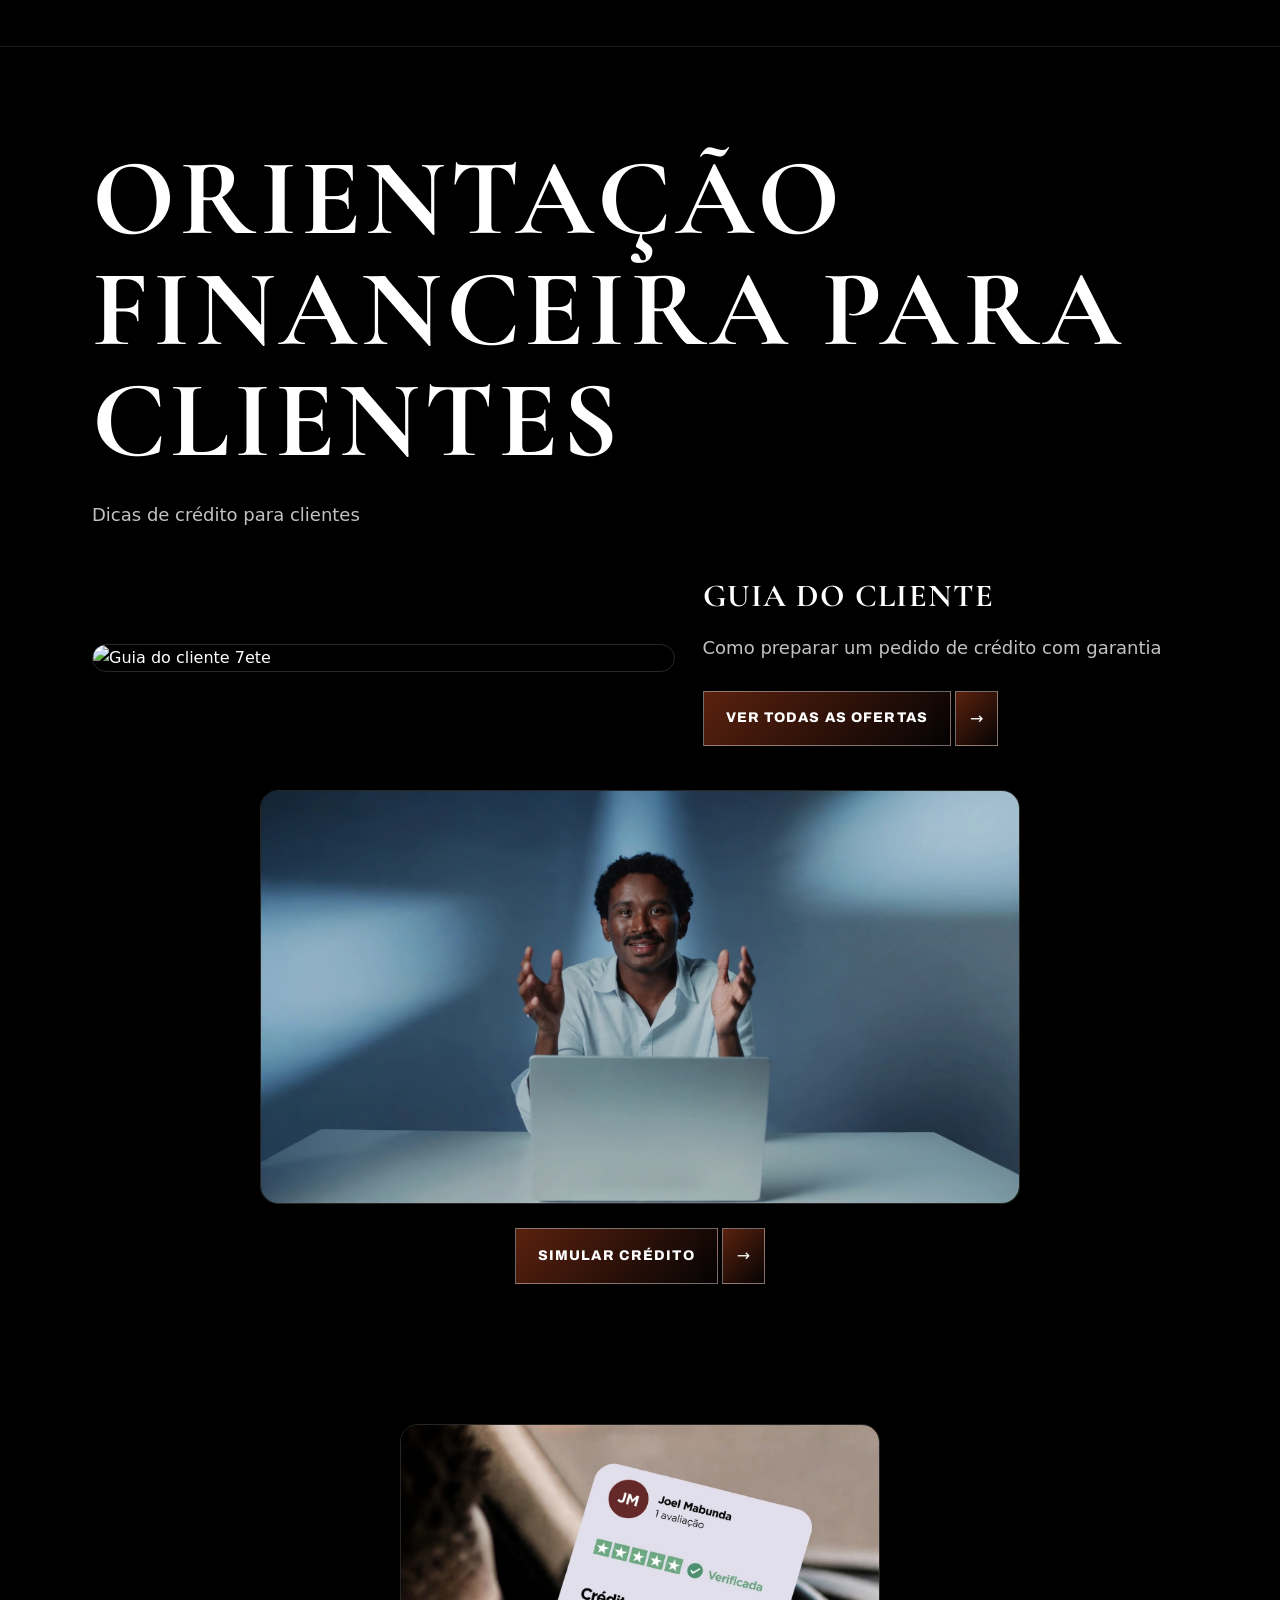
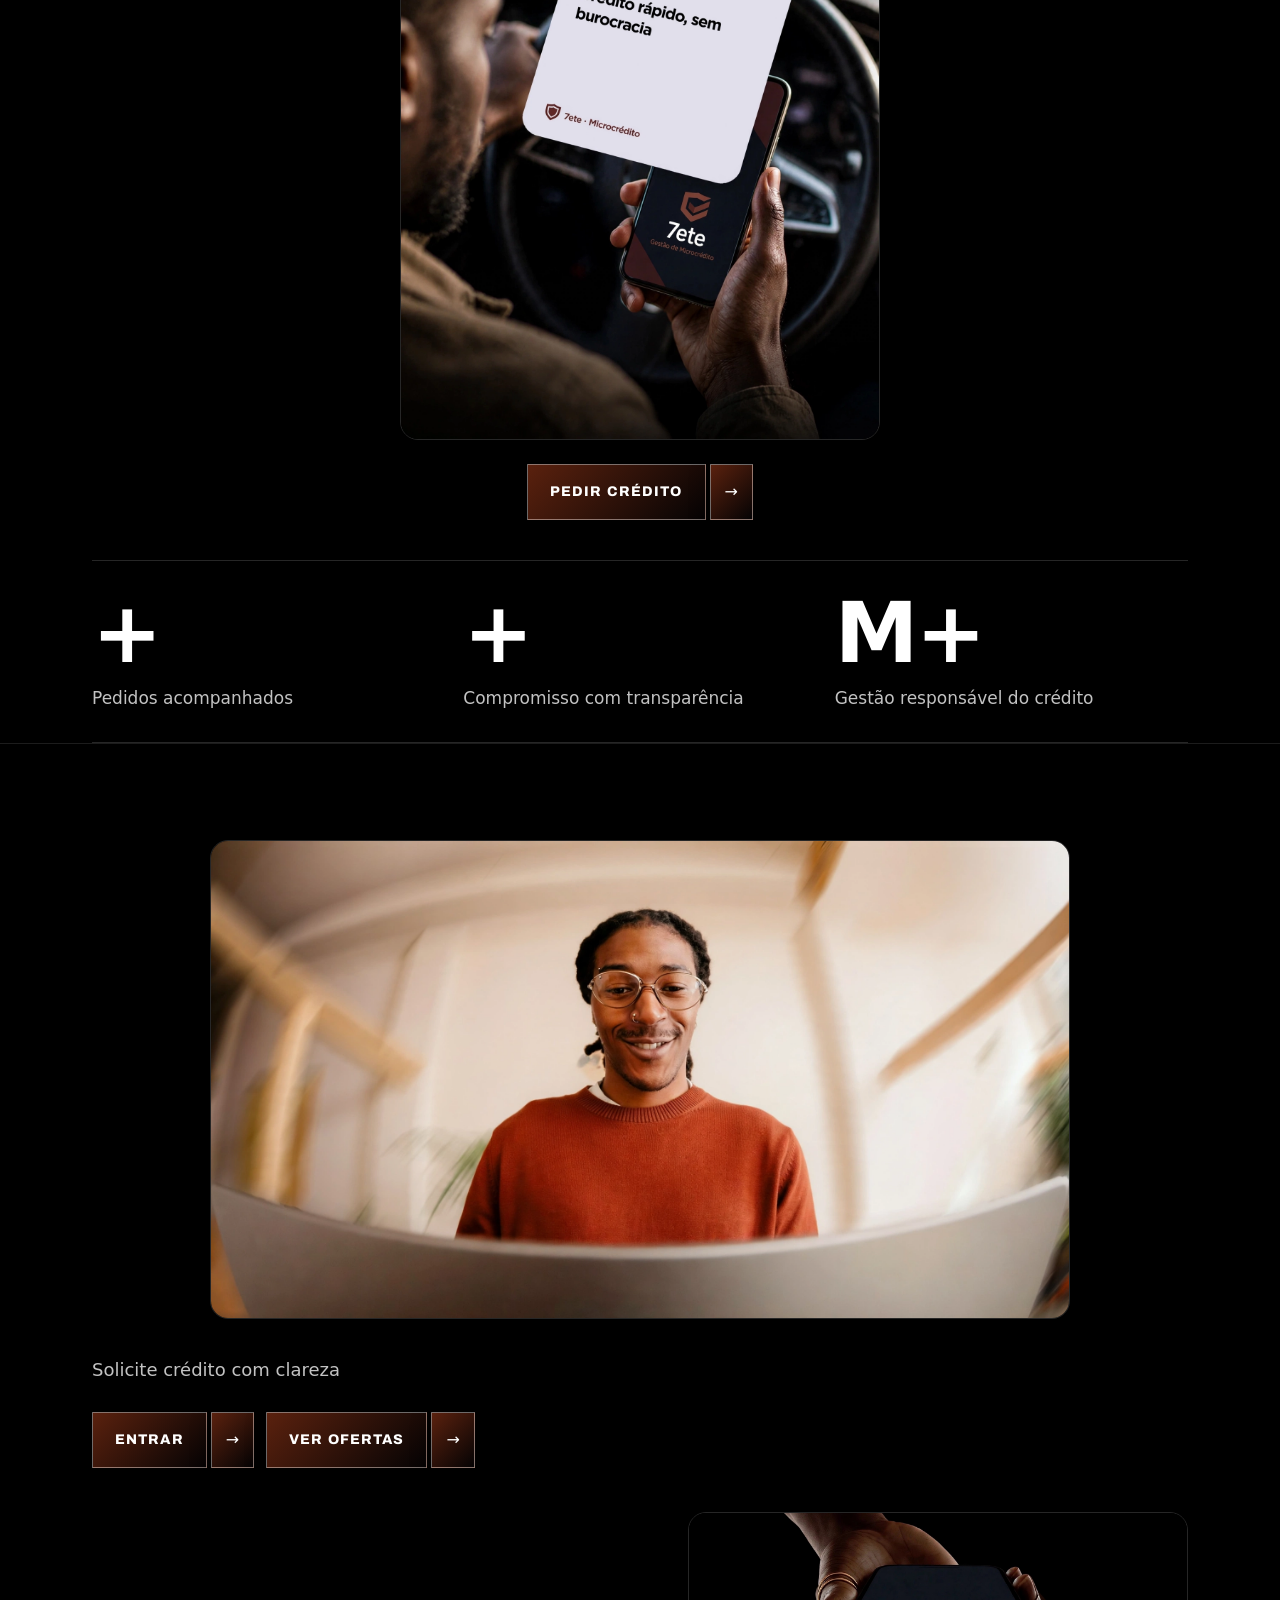
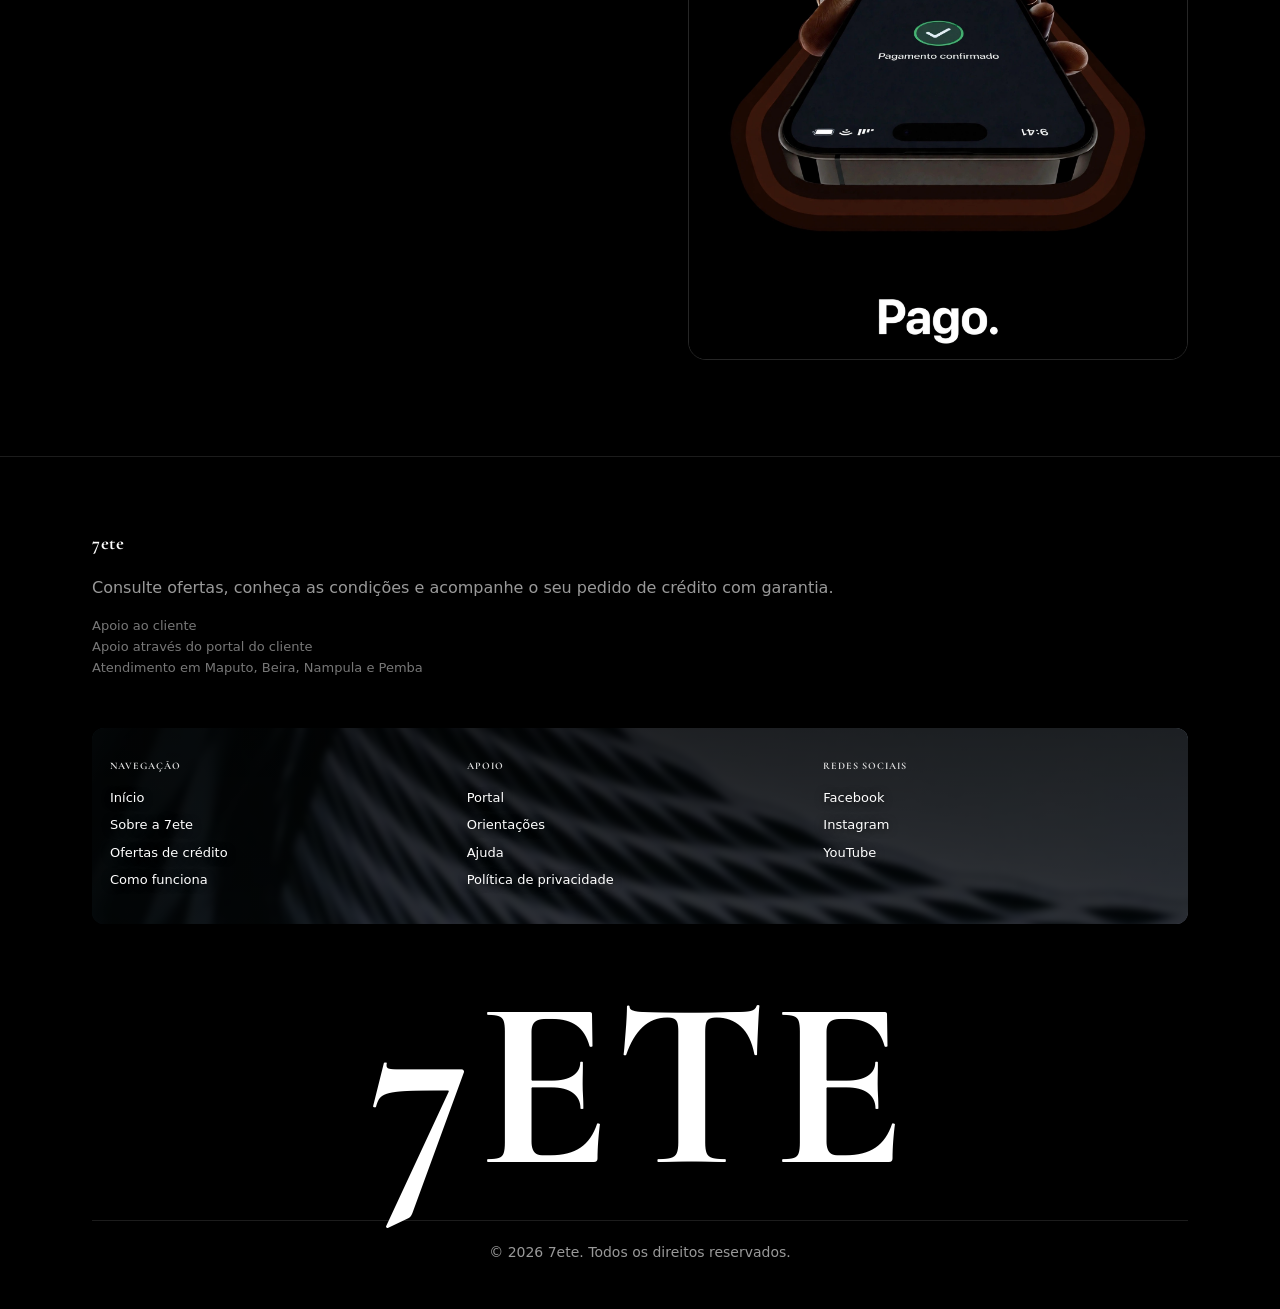
==== commit cb191481: "Fix: serve at custom-domain root (base /) — remove /7ete/ prefixes so entry JS, media and SPA routes" ====
--- a/site/index.html
+++ b/site/index.html
@@ -132,16 +132,16 @@
 <main>
 <div class="hero" id="topo">
     <p class="hero-eyebrow" data-text="Microcrédito do futuro">Microcrédito do futuro</p>
-    <video class="hero-media" autoplay muted loop playsinline preload="metadata" src="/7ete/hero-formas-bater.mp4?v=2"></video>
+    <video class="hero-media" autoplay muted loop playsinline preload="metadata" src="/hero-formas-bater.mp4?v=2"></video>
     <div class="hero-lockup"><svg class="hero-mark" viewBox="0 0 160 120" xmlns="http://www.w3.org/2000/svg" aria-hidden="true"><path d="M8 28L132 6L144 18L28 52Z" fill="#cc2d17"/><path d="M18 58L118 42L126 56L32 78Z" fill="#cc2d17"/><path d="M34 86L104 70L96 92L44 104Z" fill="#cc2d17"/></svg><span class="hero-brand">MICRO7SETE</span></div>
-    <div class="hero-cta"><a class="hero-btn" href="/7ete/simulador"><span class="hero-btn-text">Simular crédito</span><span class="hero-btn-arrow" aria-hidden="true">→</span></a></div>
+    <div class="hero-cta"><a class="hero-btn" href="/simulador"><span class="hero-btn-text">Simular crédito</span><span class="hero-btn-arrow" aria-hidden="true">→</span></a></div>
   </div>
 
   <div class="wrap" style="padding-top:44px">
-    <div class="logomarquee" aria-label="Logos"><div class="logotrack"><span class="logotile"><img src="/7ete/imagens/logos/logo-financico.png" alt="Financico"></span><span class="logotile"><img src="/7ete/imagens/logos/logo-newhedge.png" alt="newhedge"></span><span class="logotile"><img src="/7ete/imagens/logos/logo-talkato.png" alt="talkato"></span><span class="logotile"><img src="/7ete/imagens/logos/logo-at-services.png" alt="AT Services"></span><span class="logotile"><img src="/7ete/imagens/logos/logo-outtrade.png" alt="OUT·TRADE"></span><span class="logotile"><img src="/7ete/imagens/logos/logo-financico.png" alt="" aria-hidden="true"></span><span class="logotile"><img src="/7ete/imagens/logos/logo-newhedge.png" alt="" aria-hidden="true"></span><span class="logotile"><img src="/7ete/imagens/logos/logo-talkato.png" alt="" aria-hidden="true"></span><span class="logotile"><img src="/7ete/imagens/logos/logo-at-services.png" alt="" aria-hidden="true"></span><span class="logotile"><img src="/7ete/imagens/logos/logo-outtrade.png" alt="" aria-hidden="true"></span></div></div>
-    <div class="cardrow"><div class="cardtrack"><a class="minicard" href="/7ete/simulador"><img src="/7ete/imagens/card-decisao-certa.jpg" alt="A decisão certa começa aqui"><span class="minicap">A decisão certa começa aqui</span></a><a class="minicard" href="/7ete/simulador"><img src="/7ete/imagens/card-credito-pronto.jpg" alt="O seu crédito está pronto"><span class="minicap">O seu crédito está pronto</span></a><a class="minicard" href="/7ete/simulador"><img src="/7ete/imagens/card-sempre-frente.webp" alt="Sempre à frente"><span class="minicap">Sempre à frente</span></a><a class="minicard dup" href="/7ete/simulador" tabindex="-1" aria-hidden="true"><img src="/7ete/imagens/card-decisao-certa.jpg" alt=""></a><a class="minicard dup" href="/7ete/simulador" tabindex="-1" aria-hidden="true"><img src="/7ete/imagens/card-credito-pronto.jpg" alt=""></a><a class="minicard dup" href="/7ete/simulador" tabindex="-1" aria-hidden="true"><img src="/7ete/imagens/card-sempre-frente.webp" alt=""></a></div></div>
-      <div style="max-width:550px;margin:44px auto 0 0"><img class="r18" src="/7ete/imagens/img-10-mulher.webp" alt="Serviços 7ete no telemóvel"></div>
-      <div class="btncenter"><a class="hero-btn" href="/7ete/portal"><span class="hero-btn-text">Pagar prestação</span><span class="hero-btn-arrow" aria-hidden="true">→</span></a><a class="hero-btn" href="/7ete/portal"><span class="hero-btn-text">Abrir o portal</span><span class="hero-btn-arrow" aria-hidden="true">→</span></a></div>
+    <div class="logomarquee" aria-label="Logos"><div class="logotrack"><span class="logotile"><img src="/imagens/logos/logo-financico.png" alt="Financico"></span><span class="logotile"><img src="/imagens/logos/logo-newhedge.png" alt="newhedge"></span><span class="logotile"><img src="/imagens/logos/logo-talkato.png" alt="talkato"></span><span class="logotile"><img src="/imagens/logos/logo-at-services.png" alt="AT Services"></span><span class="logotile"><img src="/imagens/logos/logo-outtrade.png" alt="OUT·TRADE"></span><span class="logotile"><img src="/imagens/logos/logo-financico.png" alt="" aria-hidden="true"></span><span class="logotile"><img src="/imagens/logos/logo-newhedge.png" alt="" aria-hidden="true"></span><span class="logotile"><img src="/imagens/logos/logo-talkato.png" alt="" aria-hidden="true"></span><span class="logotile"><img src="/imagens/logos/logo-at-services.png" alt="" aria-hidden="true"></span><span class="logotile"><img src="/imagens/logos/logo-outtrade.png" alt="" aria-hidden="true"></span></div></div>
+    <div class="cardrow"><div class="cardtrack"><a class="minicard" href="/simulador"><img src="/imagens/card-decisao-certa.jpg" alt="A decisão certa começa aqui"><span class="minicap">A decisão certa começa aqui</span></a><a class="minicard" href="/simulador"><img src="/imagens/card-credito-pronto.jpg" alt="O seu crédito está pronto"><span class="minicap">O seu crédito está pronto</span></a><a class="minicard" href="/simulador"><img src="/imagens/card-sempre-frente.webp" alt="Sempre à frente"><span class="minicap">Sempre à frente</span></a><a class="minicard dup" href="/simulador" tabindex="-1" aria-hidden="true"><img src="/imagens/card-decisao-certa.jpg" alt=""></a><a class="minicard dup" href="/simulador" tabindex="-1" aria-hidden="true"><img src="/imagens/card-credito-pronto.jpg" alt=""></a><a class="minicard dup" href="/simulador" tabindex="-1" aria-hidden="true"><img src="/imagens/card-sempre-frente.webp" alt=""></a></div></div>
+      <div style="max-width:550px;margin:44px auto 0 0"><img class="r18" src="/imagens/img-10-mulher.webp" alt="Serviços 7ete no telemóvel"></div>
+      <div class="btncenter"><a class="hero-btn" href="/portal"><span class="hero-btn-text">Pagar prestação</span><span class="hero-btn-arrow" aria-hidden="true">→</span></a><a class="hero-btn" href="/portal"><span class="hero-btn-text">Abrir o portal</span><span class="hero-btn-arrow" aria-hidden="true">→</span></a></div>
   </div>
 
 
@@ -151,14 +151,14 @@
     <div class="wrap">
       <h2 class="display">Microcrédito de alto nível</h2>
       <p class="lead">Empréstimos robustos, gestão completa e tudo no site.</p>
-<div class="alto-marquee"><div class="alto-track"><div class="alto"><span class="alto-bg" style="background-image:url(/imagens/emprestimo-casa-chaves.jpg)"></span><span class="alto-txt"><h3 class="display">Empréstimos robustos</h3><p>Crédito com garantia, do pedido à aprovação, acompanhado em cada etapa.</p><a class="alto-btn" href="/7ete/simulador">Simular crédito →</a></span></div><div class="alto"><span class="alto-bg" style="background-image:url(/imagens/emprestimo-dinheiro-calculadora.jpg)"></span><span class="alto-txt"><h3 class="display">Juros bons</h3><p>Boas condições, apresentadas antes de aceitar, sem surpresas no valor total.</p><a class="alto-btn" href="/7ete/simulador">Simular crédito →</a></span></div><div class="alto"><span class="alto-bg" style="background-image:url(/imagens/emprestimo-aperto-mao.jpg)"></span><span class="alto-txt"><h3 class="display">Gestão completa</h3><p>Pedidos, prestações e mensagens acompanhados no portal, do início ao fim.</p><a class="alto-btn" href="/7ete/simulador">Simular crédito →</a></span></div><div class="alto"><span class="alto-bg" style="background-image:url(/imagens/emprestimo-chave-carro.jpg)"></span><span class="alto-txt"><h3 class="display">Pagamentos no site</h3><p>Pague as prestações por M-Pesa diretamente no portal.</p><a class="alto-btn" href="/7ete/simulador">Simular crédito →</a></span></div><div class="alto"><span class="alto-bg" style="background-image:url(/imagens/emprestimo-casa-madeira.jpg)"></span><span class="alto-txt"><h3 class="display">Empréstimo no site</h3><p>Simule, envie o pedido e acompanhe tudo online, com vistoria presencial da garantia.</p><a class="alto-btn" href="/7ete/simulador">Simular crédito →</a></span></div><div class="alto"><span class="alto-bg" style="background-image:url(/imagens/emprestimo-contrato.jpg)"></span><span class="alto-txt"><h3 class="display">Processo simples</h3><p>Conta, simulação e pedido num só lugar, sem voltas.</p><a class="alto-btn" href="/7ete/simulador">Simular crédito →</a></span></div><div class="alto" aria-hidden="true"><span class="alto-bg" style="background-image:url(/imagens/emprestimo-casa-chaves.jpg)"></span><span class="alto-txt"><h3 class="display">Empréstimos robustos</h3><p>Crédito com garantia, do pedido à aprovação, acompanhado em cada etapa.</p><a class="alto-btn" href="/7ete/simulador" tabindex="-1">Simular crédito →</a></span></div><div class="alto" aria-hidden="true"><span class="alto-bg" style="background-image:url(/imagens/emprestimo-dinheiro-calculadora.jpg)"></span><span class="alto-txt"><h3 class="display">Juros bons</h3><p>Boas condições, apresentadas antes de aceitar, sem surpresas no valor total.</p><a class="alto-btn" href="/7ete/simulador" tabindex="-1">Simular crédito →</a></span></div><div class="alto" aria-hidden="true"><span class="alto-bg" style="background-image:url(/imagens/emprestimo-aperto-mao.jpg)"></span><span class="alto-txt"><h3 class="display">Gestão completa</h3><p>Pedidos, prestações e mensagens acompanhados no portal, do início ao fim.</p><a class="alto-btn" href="/7ete/simulador" tabindex="-1">Simular crédito →</a></span></div><div class="alto" aria-hidden="true"><span class="alto-bg" style="background-image:url(/imagens/emprestimo-chave-carro.jpg)"></span><span class="alto-txt"><h3 class="display">Pagamentos no site</h3><p>Pague as prestações por M-Pesa diretamente no portal.</p><a class="alto-btn" href="/7ete/simulador" tabindex="-1">Simular crédito →</a></span></div><div class="alto" aria-hidden="true"><span class="alto-bg" style="background-image:url(/imagens/emprestimo-casa-madeira.jpg)"></span><span class="alto-txt"><h3 class="display">Empréstimo no site</h3><p>Simule, envie o pedido e acompanhe tudo online, com vistoria presencial da garantia.</p><a class="alto-btn" href="/7ete/simulador" tabindex="-1">Simular crédito →</a></span></div><div class="alto" aria-hidden="true"><span class="alto-bg" style="background-image:url(/imagens/emprestimo-contrato.jpg)"></span><span class="alto-txt"><h3 class="display">Processo simples</h3><p>Conta, simulação e pedido num só lugar, sem voltas.</p><a class="alto-btn" href="/7ete/simulador" tabindex="-1">Simular crédito →</a></span></div></div></div>
+<div class="alto-marquee"><div class="alto-track"><div class="alto"><span class="alto-bg" style="background-image:url(/imagens/emprestimo-casa-chaves.jpg)"></span><span class="alto-txt"><h3 class="display">Empréstimos robustos</h3><p>Crédito com garantia, do pedido à aprovação, acompanhado em cada etapa.</p><a class="alto-btn" href="/simulador">Simular crédito →</a></span></div><div class="alto"><span class="alto-bg" style="background-image:url(/imagens/emprestimo-dinheiro-calculadora.jpg)"></span><span class="alto-txt"><h3 class="display">Juros bons</h3><p>Boas condições, apresentadas antes de aceitar, sem surpresas no valor total.</p><a class="alto-btn" href="/simulador">Simular crédito →</a></span></div><div class="alto"><span class="alto-bg" style="background-image:url(/imagens/emprestimo-aperto-mao.jpg)"></span><span class="alto-txt"><h3 class="display">Gestão completa</h3><p>Pedidos, prestações e mensagens acompanhados no portal, do início ao fim.</p><a class="alto-btn" href="/simulador">Simular crédito →</a></span></div><div class="alto"><span class="alto-bg" style="background-image:url(/imagens/emprestimo-chave-carro.jpg)"></span><span class="alto-txt"><h3 class="display">Pagamentos no site</h3><p>Pague as prestações por M-Pesa diretamente no portal.</p><a class="alto-btn" href="/simulador">Simular crédito →</a></span></div><div class="alto"><span class="alto-bg" style="background-image:url(/imagens/emprestimo-casa-madeira.jpg)"></span><span class="alto-txt"><h3 class="display">Empréstimo no site</h3><p>Simule, envie o pedido e acompanhe tudo online, com vistoria presencial da garantia.</p><a class="alto-btn" href="/simulador">Simular crédito →</a></span></div><div class="alto"><span class="alto-bg" style="background-image:url(/imagens/emprestimo-contrato.jpg)"></span><span class="alto-txt"><h3 class="display">Processo simples</h3><p>Conta, simulação e pedido num só lugar, sem voltas.</p><a class="alto-btn" href="/simulador">Simular crédito →</a></span></div><div class="alto" aria-hidden="true"><span class="alto-bg" style="background-image:url(/imagens/emprestimo-casa-chaves.jpg)"></span><span class="alto-txt"><h3 class="display">Empréstimos robustos</h3><p>Crédito com garantia, do pedido à aprovação, acompanhado em cada etapa.</p><a class="alto-btn" href="/simulador" tabindex="-1">Simular crédito →</a></span></div><div class="alto" aria-hidden="true"><span class="alto-bg" style="background-image:url(/imagens/emprestimo-dinheiro-calculadora.jpg)"></span><span class="alto-txt"><h3 class="display">Juros bons</h3><p>Boas condições, apresentadas antes de aceitar, sem surpresas no valor total.</p><a class="alto-btn" href="/simulador" tabindex="-1">Simular crédito →</a></span></div><div class="alto" aria-hidden="true"><span class="alto-bg" style="background-image:url(/imagens/emprestimo-aperto-mao.jpg)"></span><span class="alto-txt"><h3 class="display">Gestão completa</h3><p>Pedidos, prestações e mensagens acompanhados no portal, do início ao fim.</p><a class="alto-btn" href="/simulador" tabindex="-1">Simular crédito →</a></span></div><div class="alto" aria-hidden="true"><span class="alto-bg" style="background-image:url(/imagens/emprestimo-chave-carro.jpg)"></span><span class="alto-txt"><h3 class="display">Pagamentos no site</h3><p>Pague as prestações por M-Pesa diretamente no portal.</p><a class="alto-btn" href="/simulador" tabindex="-1">Simular crédito →</a></span></div><div class="alto" aria-hidden="true"><span class="alto-bg" style="background-image:url(/imagens/emprestimo-casa-madeira.jpg)"></span><span class="alto-txt"><h3 class="display">Empréstimo no site</h3><p>Simule, envie o pedido e acompanhe tudo online, com vistoria presencial da garantia.</p><a class="alto-btn" href="/simulador" tabindex="-1">Simular crédito →</a></span></div><div class="alto" aria-hidden="true"><span class="alto-bg" style="background-image:url(/imagens/emprestimo-contrato.jpg)"></span><span class="alto-txt"><h3 class="display">Processo simples</h3><p>Conta, simulação e pedido num só lugar, sem voltas.</p><a class="alto-btn" href="/simulador" tabindex="-1">Simular crédito →</a></span></div></div></div>
     </div>
   </section>
 
   <section class="block">
     <div class="wrap">
-      <div class="foto-destaque"><img src="/7ete/imagens/chic-edificio-azul.jpg" alt="Edifício moderno à noite"></div>
-      <div class="btncenter"><a class="hero-btn" href="/7ete/simulador"><span class="hero-btn-text">Simular crédito</span><span class="hero-btn-arrow" aria-hidden="true">→</span></a></div>
+      <div class="foto-destaque"><img src="/imagens/chic-edificio-azul.jpg" alt="Edifício moderno à noite"></div>
+      <div class="btncenter"><a class="hero-btn" href="/simulador"><span class="hero-btn-text">Simular crédito</span><span class="hero-btn-arrow" aria-hidden="true">→</span></a></div>
     </div>
   </section>
 
@@ -173,17 +173,17 @@
         <div>
           <h3 class="display" style="font-size:32px;margin:0 0 12px">Guia do cliente</h3>
           <p class="lead">Como preparar um pedido de crédito com garantia</p>
-          <a class="hero-btn" href="/7ete/ofertas"><span class="hero-btn-text">Ver todas as ofertas</span><span class="hero-btn-arrow" aria-hidden="true">→</span></a>
+          <a class="hero-btn" href="/ofertas"><span class="hero-btn-text">Ver todas as ofertas</span><span class="hero-btn-arrow" aria-hidden="true">→</span></a>
         </div>
       </div>
-      <div style="max-width:760px;margin:44px auto 0"><img class="r18" src="/7ete/imagens/img-6-portatil.webp" alt="Apresentação do crédito"></div>
-      <div class="btncenter"><a class="hero-btn" href="/7ete/simulador"><span class="hero-btn-text">Simular crédito</span><span class="hero-btn-arrow" aria-hidden="true">→</span></a></div>
+      <div style="max-width:760px;margin:44px auto 0"><img class="r18" src="/imagens/img-6-portatil.webp" alt="Apresentação do crédito"></div>
+      <div class="btncenter"><a class="hero-btn" href="/simulador"><span class="hero-btn-text">Simular crédito</span><span class="hero-btn-arrow" aria-hidden="true">→</span></a></div>
     </div>
   </section>
 
   <div class="wrap" style="padding-top:44px">
-    <div style="max-width:480px;margin:0 auto"><img class="r18" src="/7ete/imagens/img-1-avaliacao.webp" alt="Avaliação de cliente 7ete"></div>
-    <div class="btncenter"><a class="hero-btn" href="/7ete/portal"><span class="hero-btn-text">Pedir crédito</span><span class="hero-btn-arrow" aria-hidden="true">→</span></a></div>
+    <div style="max-width:480px;margin:0 auto"><img class="r18" src="/imagens/img-1-avaliacao.webp" alt="Avaliação de cliente 7ete"></div>
+    <div class="btncenter"><a class="hero-btn" href="/portal"><span class="hero-btn-text">Pedir crédito</span><span class="hero-btn-arrow" aria-hidden="true">→</span></a></div>
     <div class="stats">
         <div class="stat"><div class="mark">+</div><p>Pedidos acompanhados</p></div>
         <div class="stat"><div class="mark">+</div><p>Compromisso com transparência</p></div>
@@ -192,13 +192,13 @@
   </div>
   <section class="block">
     <div class="wrap">
-      <div style="max-width:860px;margin:0 auto"><img class="r18" src="/7ete/imagens/img-7-fisheye.webp" alt="Cliente sorridente no portátil"></div>
+      <div style="max-width:860px;margin:0 auto"><img class="r18" src="/imagens/img-7-fisheye.webp" alt="Cliente sorridente no portátil"></div>
       <p class="lead" style="margin-top:36px">Solicite crédito com clareza</p>
       <div class="btnrow">
-        <a class="hero-btn" href="/7ete/portal"><span class="hero-btn-text">Entrar</span><span class="hero-btn-arrow" aria-hidden="true">→</span></a>
-        <a class="hero-btn" href="/7ete/ofertas"><span class="hero-btn-text">Ver ofertas</span><span class="hero-btn-arrow" aria-hidden="true">→</span></a>
-      </div>
-      <div style="max-width:500px;margin:44px 0 0 auto"><img class="r18" src="/7ete/imagens/img-2-pagamento.webp" alt="Pagamento confirmado"></div>
+        <a class="hero-btn" href="/portal"><span class="hero-btn-text">Entrar</span><span class="hero-btn-arrow" aria-hidden="true">→</span></a>
+        <a class="hero-btn" href="/ofertas"><span class="hero-btn-text">Ver ofertas</span><span class="hero-btn-arrow" aria-hidden="true">→</span></a>
+      </div>
+      <div style="max-width:500px;margin:44px 0 0 auto"><img class="r18" src="/imagens/img-2-pagamento.webp" alt="Pagamento confirmado"></div>
           </div>
   </section>
 </main>
@@ -212,20 +212,20 @@
         <p class="footsup" style="margin-top:16px">Apoio ao cliente<br>Apoio através do portal do cliente<br>Atendimento em Maputo, Beira, Nampula e Pemba</p>
       </div>
     </div>
-    <div class="footimg"><img src="/7ete/imagens/rodape-edificio.jpg" alt=""><div class="footshade" aria-hidden="true"></div><div class="foottabs">
+    <div class="footimg"><img src="/imagens/rodape-edificio.jpg" alt=""><div class="footshade" aria-hidden="true"></div><div class="foottabs">
       <div>
         <h4 class="fhead">Navegação</h4>
         <a class="flink" href="./">Início</a>
         <a class="flink" href="#sobre">Sobre a 7ete</a>
-        <a class="flink" href="/7ete/ofertas">Ofertas de crédito</a>
-        <a class="flink" href="/7ete/simulador">Como funciona</a>
+        <a class="flink" href="/ofertas">Ofertas de crédito</a>
+        <a class="flink" href="/simulador">Como funciona</a>
       </div>
       <div>
         <h4 class="fhead">Apoio</h4>
-        <a class="flink" href="/7ete/portal">Portal</a>
+        <a class="flink" href="/portal">Portal</a>
         <a class="flink" href="#orientacoes">Orientações</a>
         <a class="flink" href="#orientacoes">Ajuda</a>
-        <a class="flink" href="/7ete/privacidade">Política de privacidade</a>
+        <a class="flink" href="/privacidade">Política de privacidade</a>
       </div>
       <div>
         <h4 class="fhead">Redes sociais</h4>
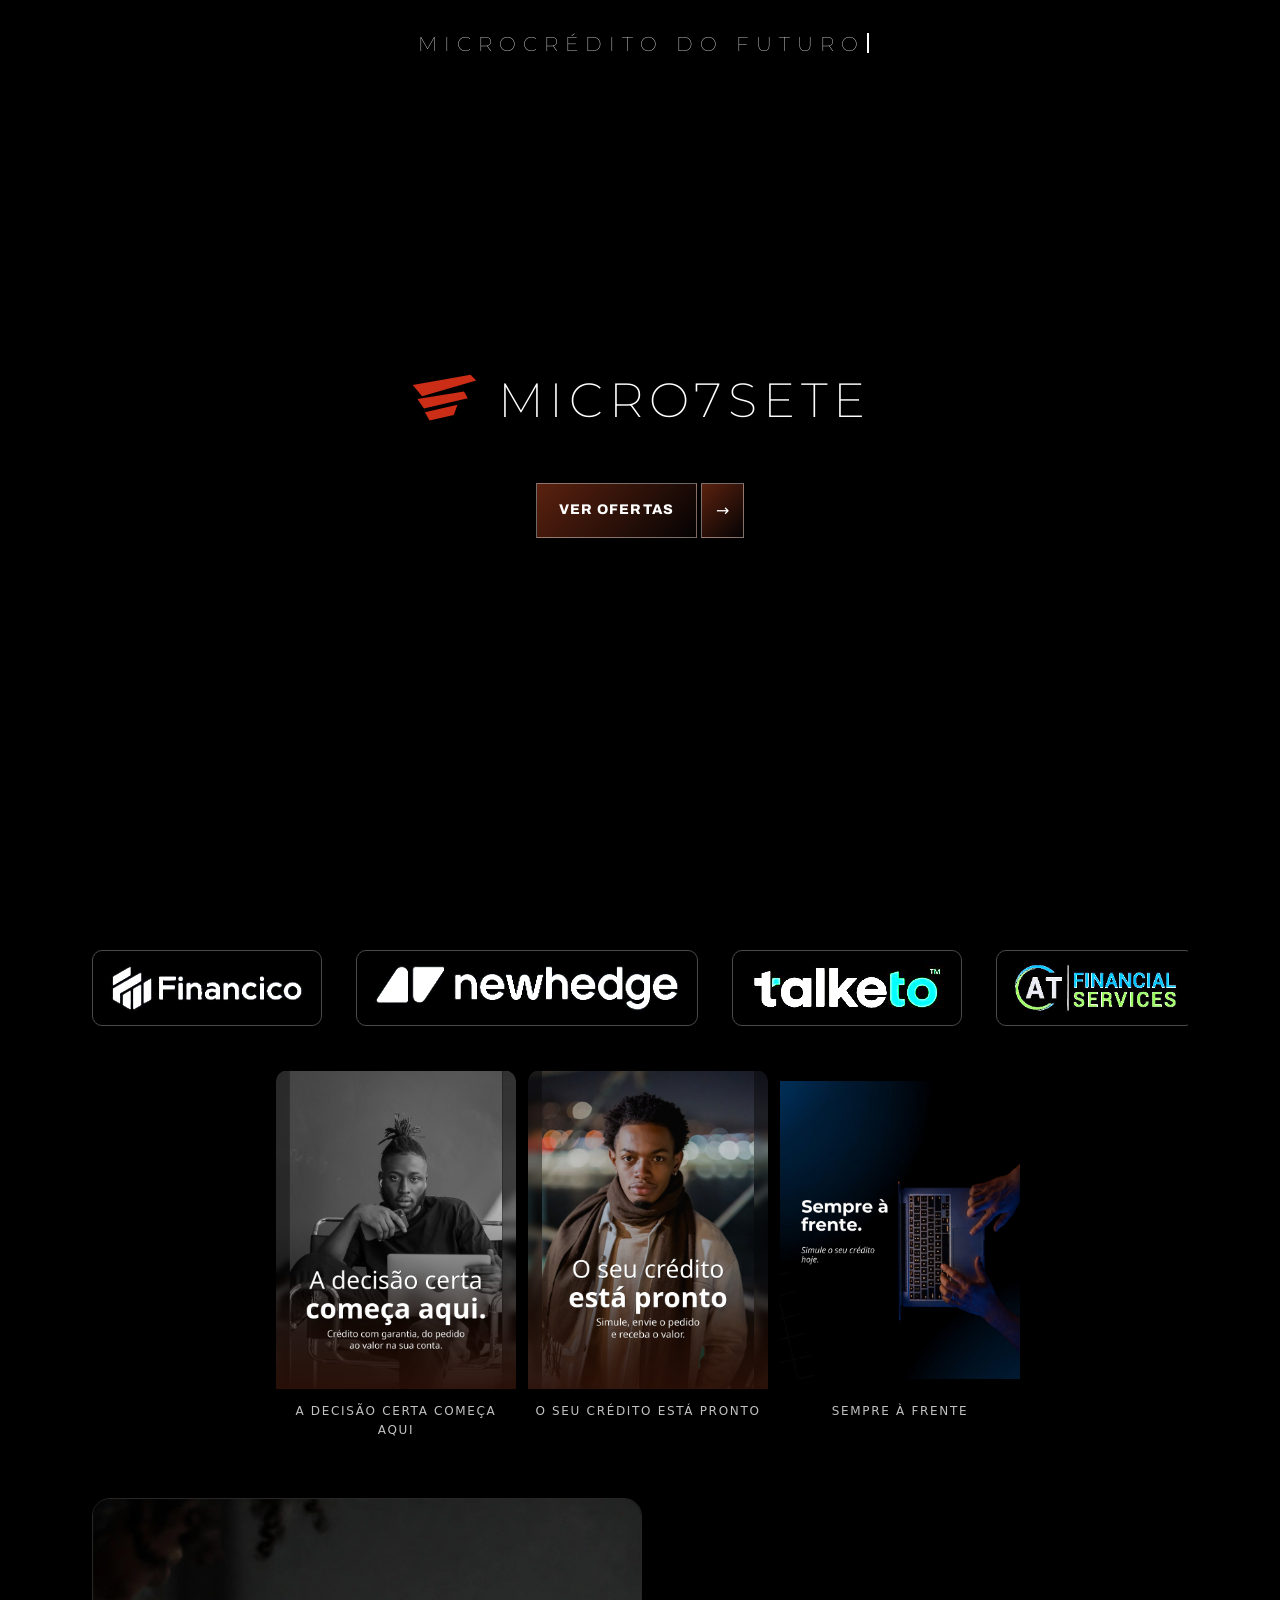
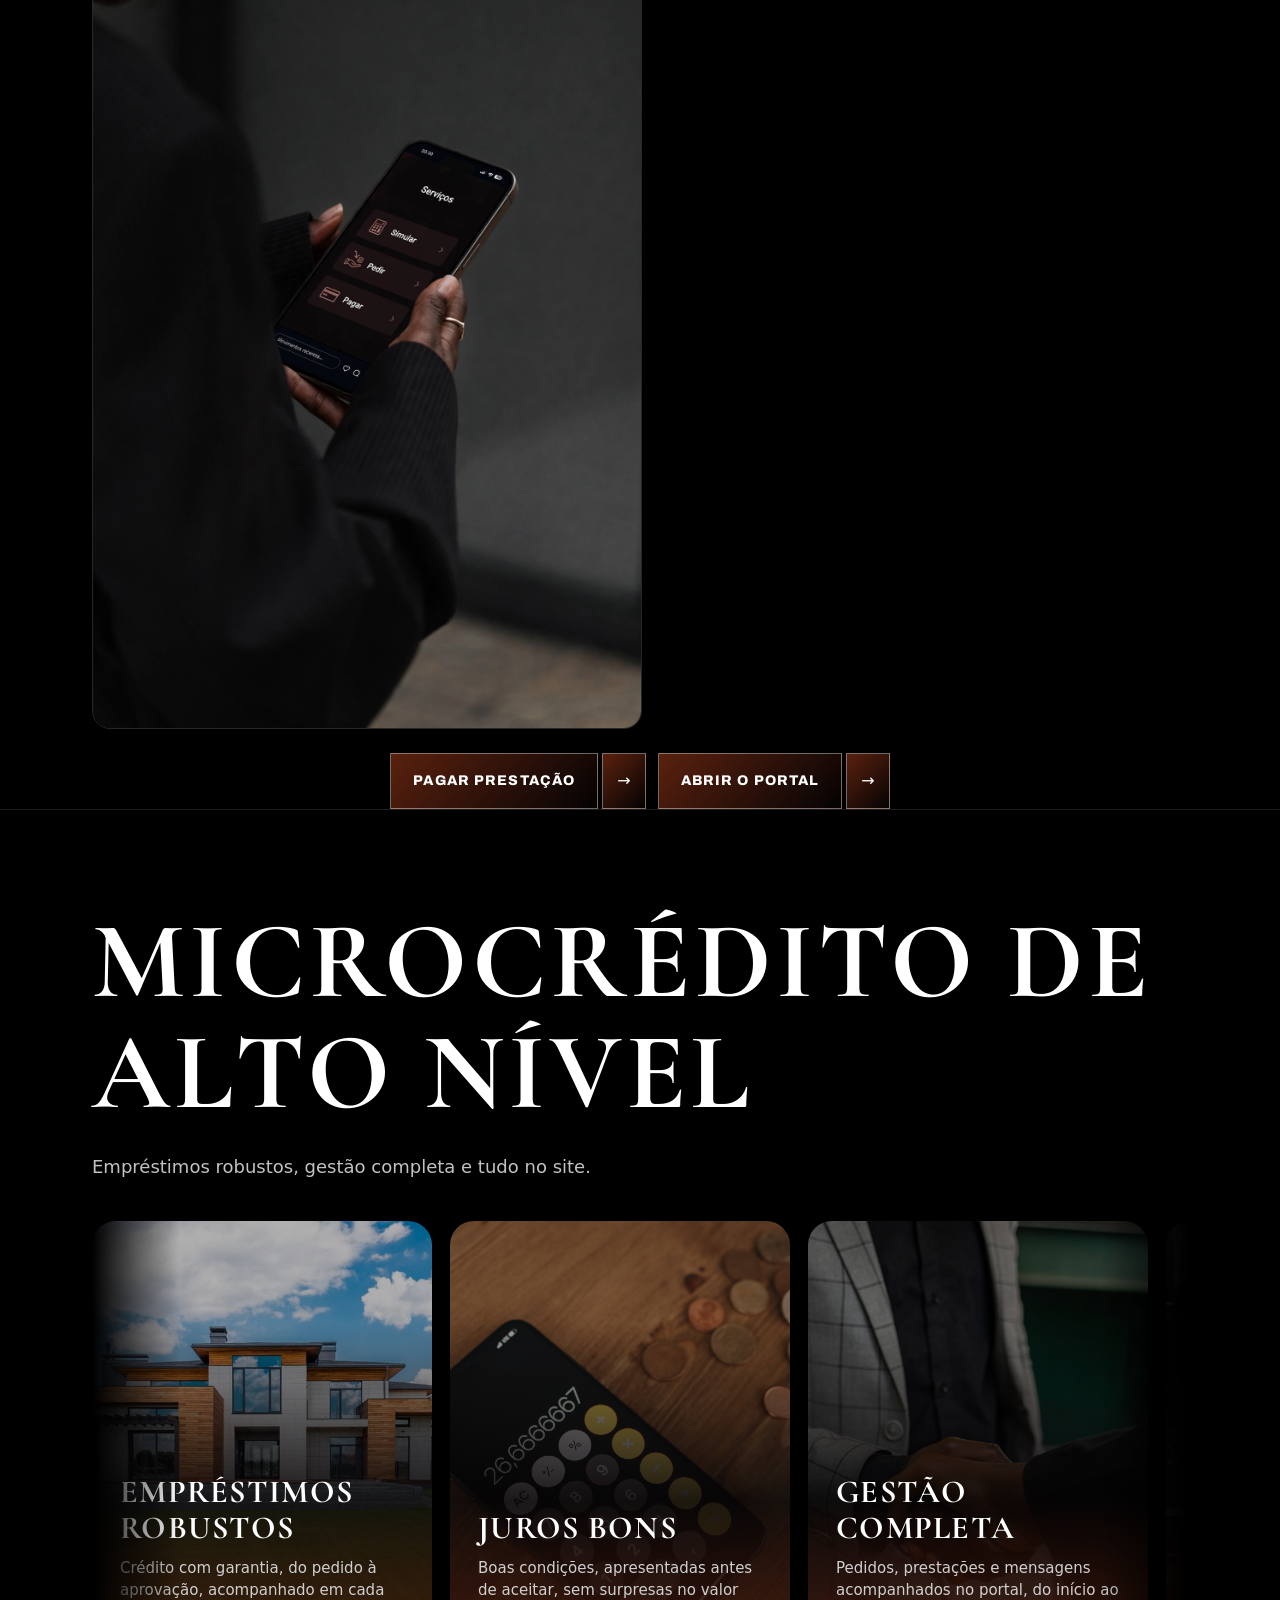
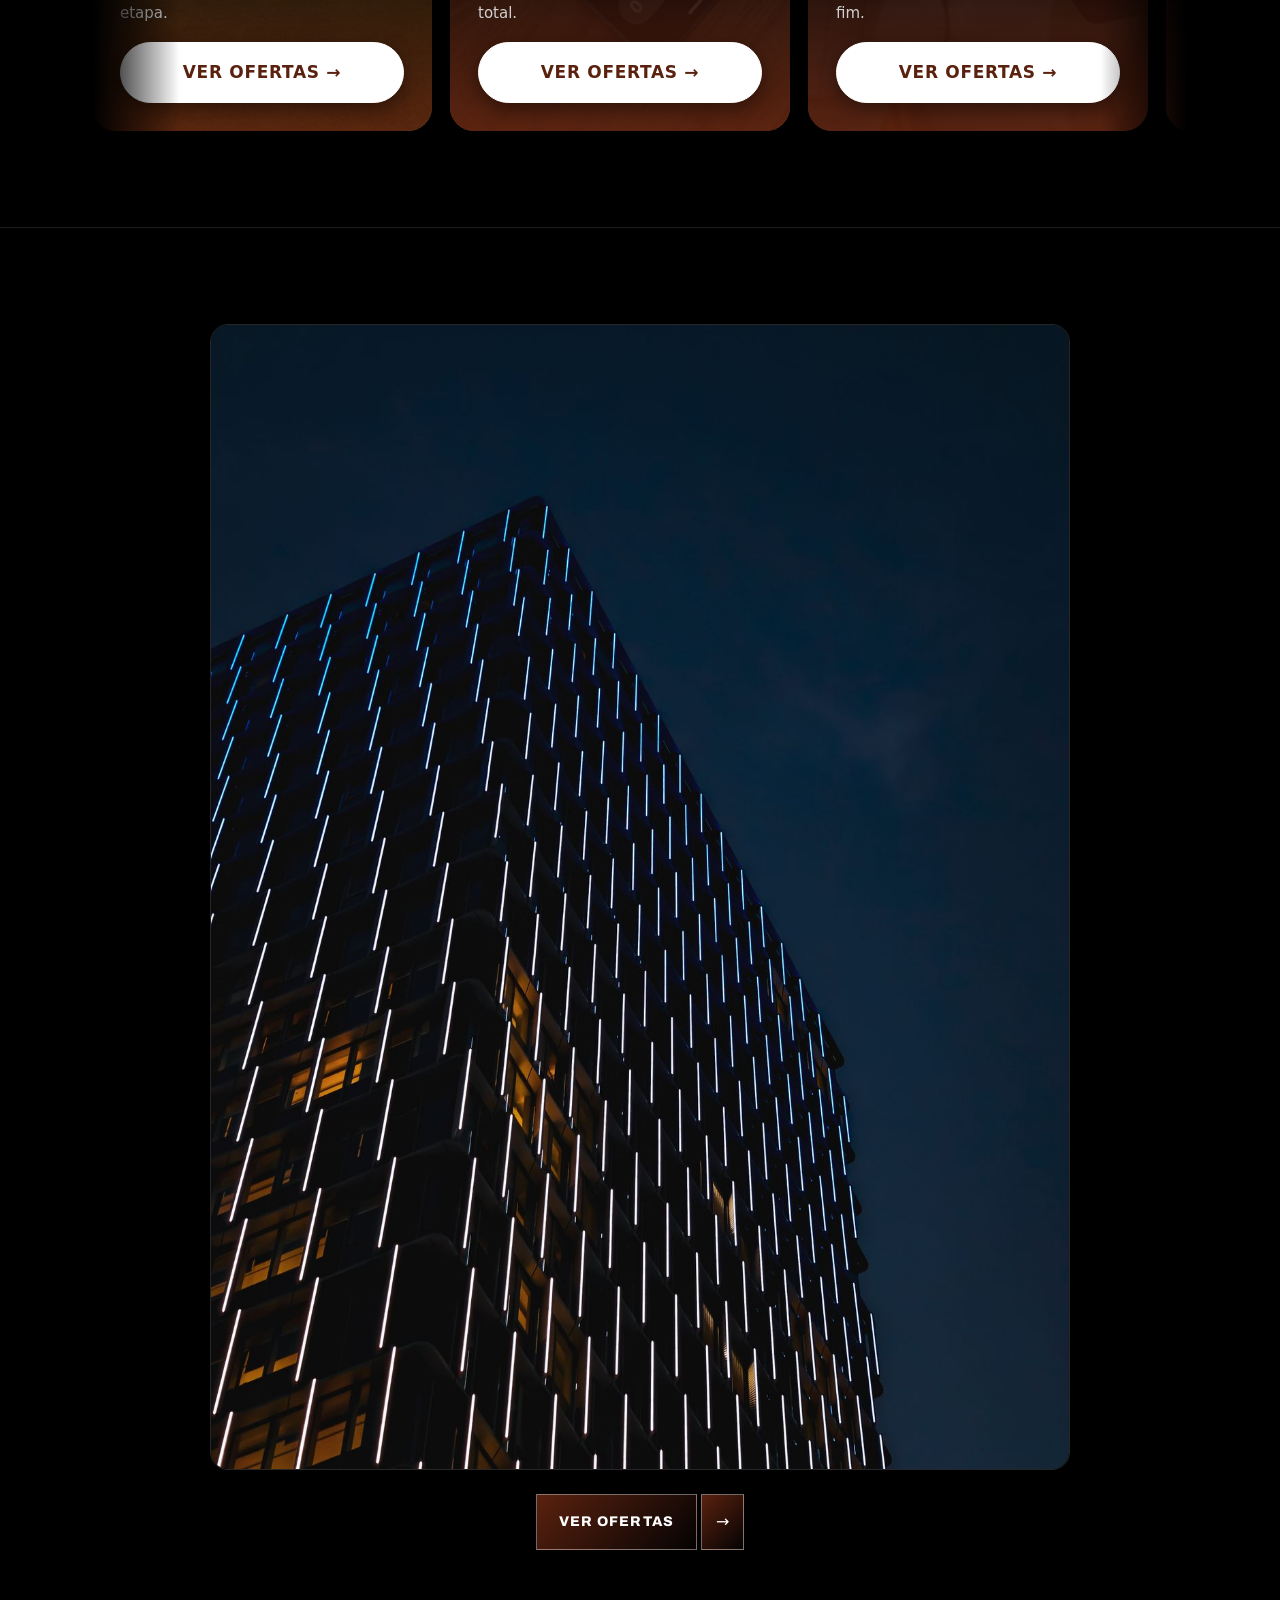
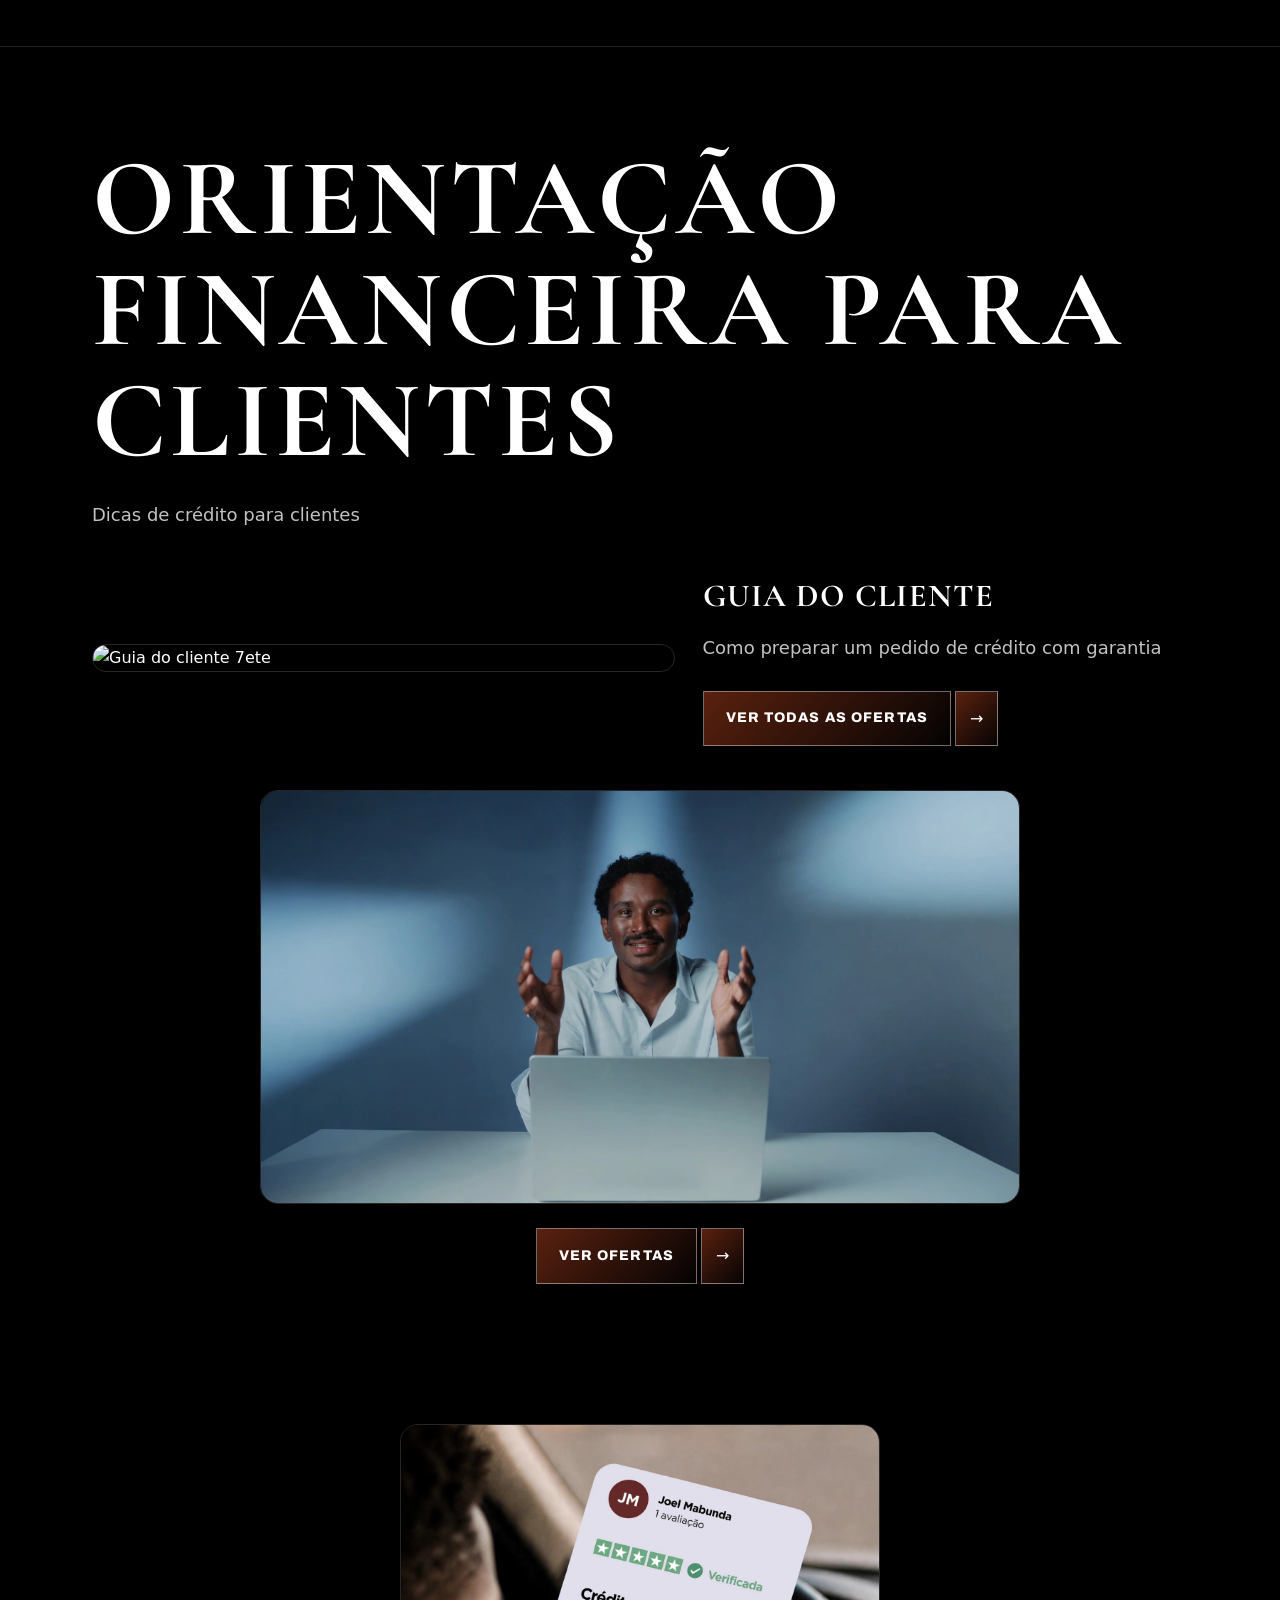
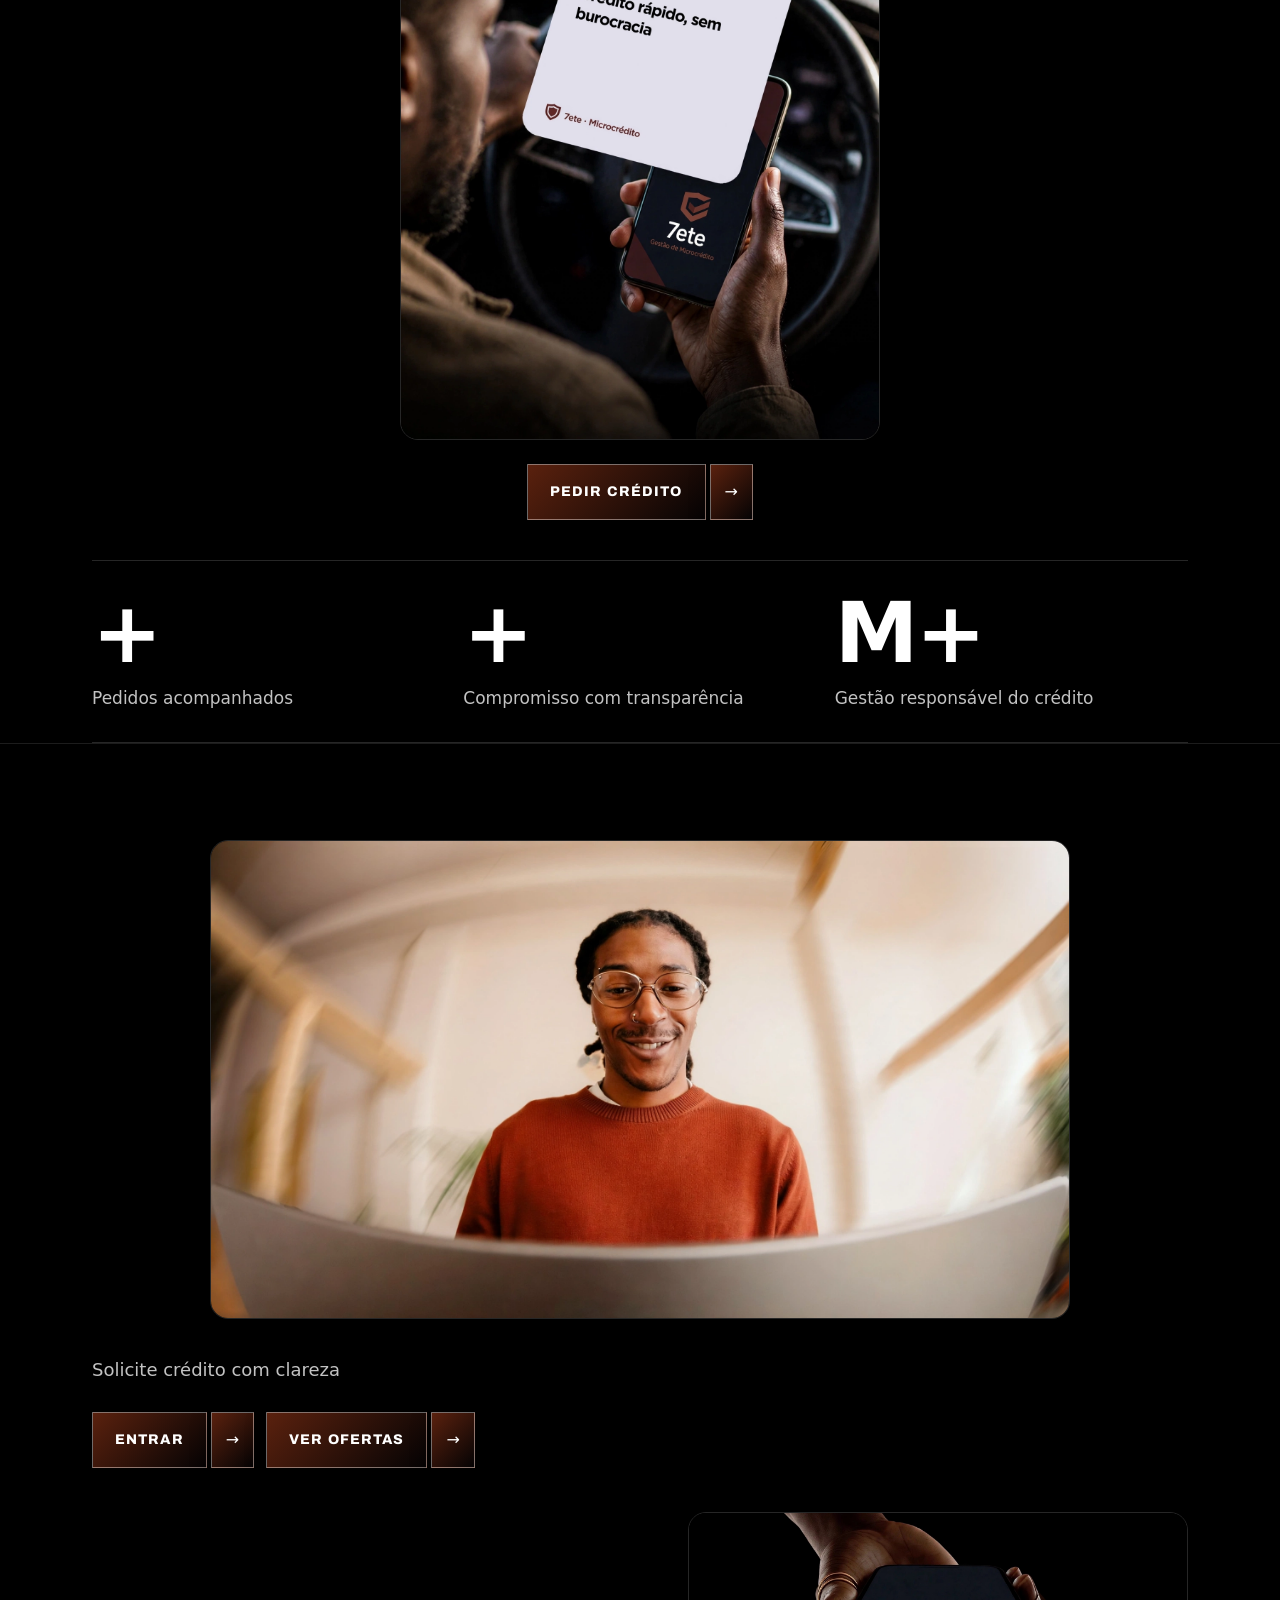
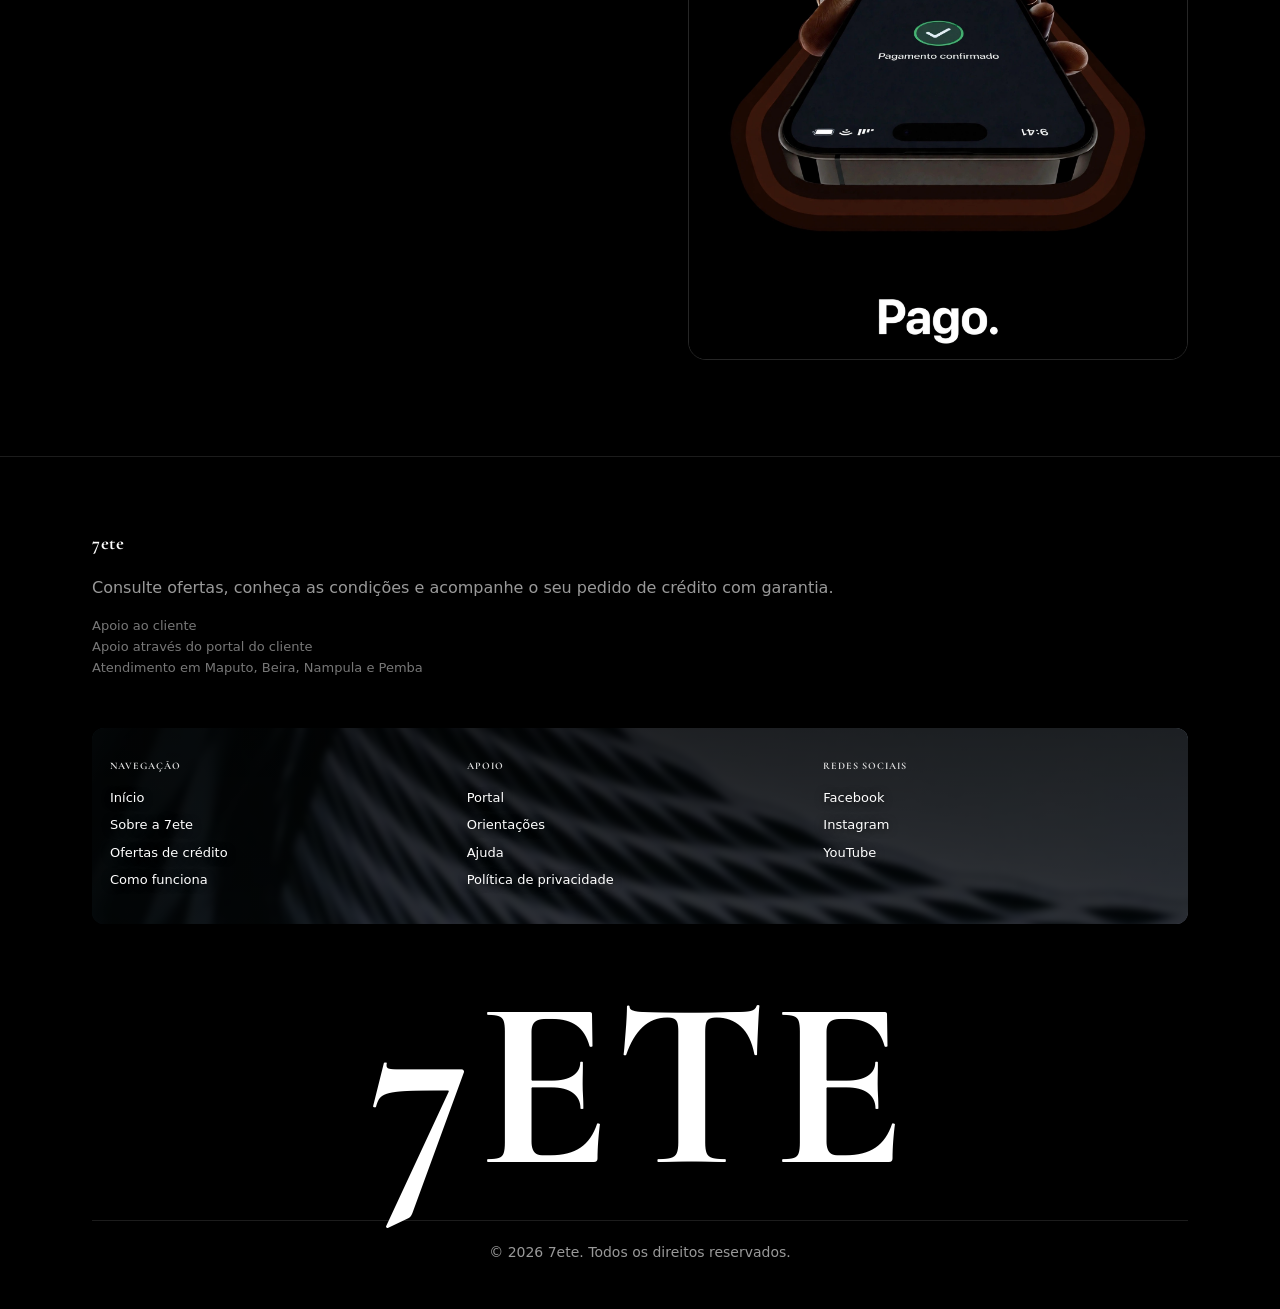
==== commit e1f7edb5: "Ofertas em primeiro, sem Simular, titulos em degradê animado, cartao 01 removido" ====
--- a/site/index.html
+++ b/site/index.html
@@ -134,12 +134,12 @@
     <p class="hero-eyebrow" data-text="Microcrédito do futuro">Microcrédito do futuro</p>
     <video class="hero-media" autoplay muted loop playsinline preload="metadata" src="/hero-formas-bater.mp4?v=2"></video>
     <div class="hero-lockup"><svg class="hero-mark" viewBox="0 0 160 120" xmlns="http://www.w3.org/2000/svg" aria-hidden="true"><path d="M8 28L132 6L144 18L28 52Z" fill="#cc2d17"/><path d="M18 58L118 42L126 56L32 78Z" fill="#cc2d17"/><path d="M34 86L104 70L96 92L44 104Z" fill="#cc2d17"/></svg><span class="hero-brand">MICRO7SETE</span></div>
-    <div class="hero-cta"><a class="hero-btn" href="/simulador"><span class="hero-btn-text">Simular crédito</span><span class="hero-btn-arrow" aria-hidden="true">→</span></a></div>
+    <div class="hero-cta"><a class="hero-btn" href="/ofertas"><span class="hero-btn-text">Ver ofertas</span><span class="hero-btn-arrow" aria-hidden="true">→</span></a></div>
   </div>
 
   <div class="wrap" style="padding-top:44px">
     <div class="logomarquee" aria-label="Logos"><div class="logotrack"><span class="logotile"><img src="/imagens/logos/logo-financico.png" alt="Financico"></span><span class="logotile"><img src="/imagens/logos/logo-newhedge.png" alt="newhedge"></span><span class="logotile"><img src="/imagens/logos/logo-talkato.png" alt="talkato"></span><span class="logotile"><img src="/imagens/logos/logo-at-services.png" alt="AT Services"></span><span class="logotile"><img src="/imagens/logos/logo-outtrade.png" alt="OUT·TRADE"></span><span class="logotile"><img src="/imagens/logos/logo-financico.png" alt="" aria-hidden="true"></span><span class="logotile"><img src="/imagens/logos/logo-newhedge.png" alt="" aria-hidden="true"></span><span class="logotile"><img src="/imagens/logos/logo-talkato.png" alt="" aria-hidden="true"></span><span class="logotile"><img src="/imagens/logos/logo-at-services.png" alt="" aria-hidden="true"></span><span class="logotile"><img src="/imagens/logos/logo-outtrade.png" alt="" aria-hidden="true"></span></div></div>
-    <div class="cardrow"><div class="cardtrack"><a class="minicard" href="/simulador"><img src="/imagens/card-decisao-certa.jpg" alt="A decisão certa começa aqui"><span class="minicap">A decisão certa começa aqui</span></a><a class="minicard" href="/simulador"><img src="/imagens/card-credito-pronto.jpg" alt="O seu crédito está pronto"><span class="minicap">O seu crédito está pronto</span></a><a class="minicard" href="/simulador"><img src="/imagens/card-sempre-frente.webp" alt="Sempre à frente"><span class="minicap">Sempre à frente</span></a><a class="minicard dup" href="/simulador" tabindex="-1" aria-hidden="true"><img src="/imagens/card-decisao-certa.jpg" alt=""></a><a class="minicard dup" href="/simulador" tabindex="-1" aria-hidden="true"><img src="/imagens/card-credito-pronto.jpg" alt=""></a><a class="minicard dup" href="/simulador" tabindex="-1" aria-hidden="true"><img src="/imagens/card-sempre-frente.webp" alt=""></a></div></div>
+    <div class="cardrow"><div class="cardtrack"><a class="minicard" href="/ofertas"><img src="/imagens/card-decisao-certa.jpg" alt="A decisão certa começa aqui"><span class="minicap">A decisão certa começa aqui</span></a><a class="minicard" href="/ofertas"><img src="/imagens/card-credito-pronto.jpg" alt="O seu crédito está pronto"><span class="minicap">O seu crédito está pronto</span></a><a class="minicard" href="/ofertas"><img src="/imagens/card-sempre-frente.webp" alt="Sempre à frente"><span class="minicap">Sempre à frente</span></a><a class="minicard dup" href="/ofertas" tabindex="-1" aria-hidden="true"><img src="/imagens/card-decisao-certa.jpg" alt=""></a><a class="minicard dup" href="/ofertas" tabindex="-1" aria-hidden="true"><img src="/imagens/card-credito-pronto.jpg" alt=""></a><a class="minicard dup" href="/ofertas" tabindex="-1" aria-hidden="true"><img src="/imagens/card-sempre-frente.webp" alt=""></a></div></div>
       <div style="max-width:550px;margin:44px auto 0 0"><img class="r18" src="/imagens/img-10-mulher.webp" alt="Serviços 7ete no telemóvel"></div>
       <div class="btncenter"><a class="hero-btn" href="/portal"><span class="hero-btn-text">Pagar prestação</span><span class="hero-btn-arrow" aria-hidden="true">→</span></a><a class="hero-btn" href="/portal"><span class="hero-btn-text">Abrir o portal</span><span class="hero-btn-arrow" aria-hidden="true">→</span></a></div>
   </div>
@@ -151,14 +151,14 @@
     <div class="wrap">
       <h2 class="display">Microcrédito de alto nível</h2>
       <p class="lead">Empréstimos robustos, gestão completa e tudo no site.</p>
-<div class="alto-marquee"><div class="alto-track"><div class="alto"><span class="alto-bg" style="background-image:url(/imagens/emprestimo-casa-chaves.jpg)"></span><span class="alto-txt"><h3 class="display">Empréstimos robustos</h3><p>Crédito com garantia, do pedido à aprovação, acompanhado em cada etapa.</p><a class="alto-btn" href="/simulador">Simular crédito →</a></span></div><div class="alto"><span class="alto-bg" style="background-image:url(/imagens/emprestimo-dinheiro-calculadora.jpg)"></span><span class="alto-txt"><h3 class="display">Juros bons</h3><p>Boas condições, apresentadas antes de aceitar, sem surpresas no valor total.</p><a class="alto-btn" href="/simulador">Simular crédito →</a></span></div><div class="alto"><span class="alto-bg" style="background-image:url(/imagens/emprestimo-aperto-mao.jpg)"></span><span class="alto-txt"><h3 class="display">Gestão completa</h3><p>Pedidos, prestações e mensagens acompanhados no portal, do início ao fim.</p><a class="alto-btn" href="/simulador">Simular crédito →</a></span></div><div class="alto"><span class="alto-bg" style="background-image:url(/imagens/emprestimo-chave-carro.jpg)"></span><span class="alto-txt"><h3 class="display">Pagamentos no site</h3><p>Pague as prestações por M-Pesa diretamente no portal.</p><a class="alto-btn" href="/simulador">Simular crédito →</a></span></div><div class="alto"><span class="alto-bg" style="background-image:url(/imagens/emprestimo-casa-madeira.jpg)"></span><span class="alto-txt"><h3 class="display">Empréstimo no site</h3><p>Simule, envie o pedido e acompanhe tudo online, com vistoria presencial da garantia.</p><a class="alto-btn" href="/simulador">Simular crédito →</a></span></div><div class="alto"><span class="alto-bg" style="background-image:url(/imagens/emprestimo-contrato.jpg)"></span><span class="alto-txt"><h3 class="display">Processo simples</h3><p>Conta, simulação e pedido num só lugar, sem voltas.</p><a class="alto-btn" href="/simulador">Simular crédito →</a></span></div><div class="alto" aria-hidden="true"><span class="alto-bg" style="background-image:url(/imagens/emprestimo-casa-chaves.jpg)"></span><span class="alto-txt"><h3 class="display">Empréstimos robustos</h3><p>Crédito com garantia, do pedido à aprovação, acompanhado em cada etapa.</p><a class="alto-btn" href="/simulador" tabindex="-1">Simular crédito →</a></span></div><div class="alto" aria-hidden="true"><span class="alto-bg" style="background-image:url(/imagens/emprestimo-dinheiro-calculadora.jpg)"></span><span class="alto-txt"><h3 class="display">Juros bons</h3><p>Boas condições, apresentadas antes de aceitar, sem surpresas no valor total.</p><a class="alto-btn" href="/simulador" tabindex="-1">Simular crédito →</a></span></div><div class="alto" aria-hidden="true"><span class="alto-bg" style="background-image:url(/imagens/emprestimo-aperto-mao.jpg)"></span><span class="alto-txt"><h3 class="display">Gestão completa</h3><p>Pedidos, prestações e mensagens acompanhados no portal, do início ao fim.</p><a class="alto-btn" href="/simulador" tabindex="-1">Simular crédito →</a></span></div><div class="alto" aria-hidden="true"><span class="alto-bg" style="background-image:url(/imagens/emprestimo-chave-carro.jpg)"></span><span class="alto-txt"><h3 class="display">Pagamentos no site</h3><p>Pague as prestações por M-Pesa diretamente no portal.</p><a class="alto-btn" href="/simulador" tabindex="-1">Simular crédito →</a></span></div><div class="alto" aria-hidden="true"><span class="alto-bg" style="background-image:url(/imagens/emprestimo-casa-madeira.jpg)"></span><span class="alto-txt"><h3 class="display">Empréstimo no site</h3><p>Simule, envie o pedido e acompanhe tudo online, com vistoria presencial da garantia.</p><a class="alto-btn" href="/simulador" tabindex="-1">Simular crédito →</a></span></div><div class="alto" aria-hidden="true"><span class="alto-bg" style="background-image:url(/imagens/emprestimo-contrato.jpg)"></span><span class="alto-txt"><h3 class="display">Processo simples</h3><p>Conta, simulação e pedido num só lugar, sem voltas.</p><a class="alto-btn" href="/simulador" tabindex="-1">Simular crédito →</a></span></div></div></div>
+<div class="alto-marquee"><div class="alto-track"><div class="alto"><span class="alto-bg" style="background-image:url(/imagens/emprestimo-casa-chaves.jpg)"></span><span class="alto-txt"><h3 class="display">Empréstimos robustos</h3><p>Crédito com garantia, do pedido à aprovação, acompanhado em cada etapa.</p><a class="alto-btn" href="/ofertas">Ver ofertas →</a></span></div><div class="alto"><span class="alto-bg" style="background-image:url(/imagens/emprestimo-dinheiro-calculadora.jpg)"></span><span class="alto-txt"><h3 class="display">Juros bons</h3><p>Boas condições, apresentadas antes de aceitar, sem surpresas no valor total.</p><a class="alto-btn" href="/ofertas">Ver ofertas →</a></span></div><div class="alto"><span class="alto-bg" style="background-image:url(/imagens/emprestimo-aperto-mao.jpg)"></span><span class="alto-txt"><h3 class="display">Gestão completa</h3><p>Pedidos, prestações e mensagens acompanhados no portal, do início ao fim.</p><a class="alto-btn" href="/ofertas">Ver ofertas →</a></span></div><div class="alto"><span class="alto-bg" style="background-image:url(/imagens/emprestimo-chave-carro.jpg)"></span><span class="alto-txt"><h3 class="display">Pagamentos no site</h3><p>Pague as prestações por M-Pesa diretamente no portal.</p><a class="alto-btn" href="/ofertas">Ver ofertas →</a></span></div><div class="alto"><span class="alto-bg" style="background-image:url(/imagens/emprestimo-casa-madeira.jpg)"></span><span class="alto-txt"><h3 class="display">Empréstimo no site</h3><p>Veja as ofertas, envie o pedido e acompanhe tudo online, com vistoria presencial da garantia.</p><a class="alto-btn" href="/ofertas">Ver ofertas →</a></span></div><div class="alto"><span class="alto-bg" style="background-image:url(/imagens/emprestimo-contrato.jpg)"></span><span class="alto-txt"><h3 class="display">Processo simples</h3><p>Conta, ofertas e pedido num só lugar, sem voltas.</p><a class="alto-btn" href="/ofertas">Ver ofertas →</a></span></div><div class="alto" aria-hidden="true"><span class="alto-bg" style="background-image:url(/imagens/emprestimo-casa-chaves.jpg)"></span><span class="alto-txt"><h3 class="display">Empréstimos robustos</h3><p>Crédito com garantia, do pedido à aprovação, acompanhado em cada etapa.</p><a class="alto-btn" href="/ofertas" tabindex="-1">Ver ofertas →</a></span></div><div class="alto" aria-hidden="true"><span class="alto-bg" style="background-image:url(/imagens/emprestimo-dinheiro-calculadora.jpg)"></span><span class="alto-txt"><h3 class="display">Juros bons</h3><p>Boas condições, apresentadas antes de aceitar, sem surpresas no valor total.</p><a class="alto-btn" href="/ofertas" tabindex="-1">Ver ofertas →</a></span></div><div class="alto" aria-hidden="true"><span class="alto-bg" style="background-image:url(/imagens/emprestimo-aperto-mao.jpg)"></span><span class="alto-txt"><h3 class="display">Gestão completa</h3><p>Pedidos, prestações e mensagens acompanhados no portal, do início ao fim.</p><a class="alto-btn" href="/ofertas" tabindex="-1">Ver ofertas →</a></span></div><div class="alto" aria-hidden="true"><span class="alto-bg" style="background-image:url(/imagens/emprestimo-chave-carro.jpg)"></span><span class="alto-txt"><h3 class="display">Pagamentos no site</h3><p>Pague as prestações por M-Pesa diretamente no portal.</p><a class="alto-btn" href="/ofertas" tabindex="-1">Ver ofertas →</a></span></div><div class="alto" aria-hidden="true"><span class="alto-bg" style="background-image:url(/imagens/emprestimo-casa-madeira.jpg)"></span><span class="alto-txt"><h3 class="display">Empréstimo no site</h3><p>Veja as ofertas, envie o pedido e acompanhe tudo online, com vistoria presencial da garantia.</p><a class="alto-btn" href="/ofertas" tabindex="-1">Ver ofertas →</a></span></div><div class="alto" aria-hidden="true"><span class="alto-bg" style="background-image:url(/imagens/emprestimo-contrato.jpg)"></span><span class="alto-txt"><h3 class="display">Processo simples</h3><p>Conta, ofertas e pedido num só lugar, sem voltas.</p><a class="alto-btn" href="/ofertas" tabindex="-1">Ver ofertas →</a></span></div></div></div>
     </div>
   </section>
 
   <section class="block">
     <div class="wrap">
       <div class="foto-destaque"><img src="/imagens/chic-edificio-azul.jpg" alt="Edifício moderno à noite"></div>
-      <div class="btncenter"><a class="hero-btn" href="/simulador"><span class="hero-btn-text">Simular crédito</span><span class="hero-btn-arrow" aria-hidden="true">→</span></a></div>
+      <div class="btncenter"><a class="hero-btn" href="/ofertas"><span class="hero-btn-text">Ver ofertas</span><span class="hero-btn-arrow" aria-hidden="true">→</span></a></div>
     </div>
   </section>
 
@@ -177,7 +177,7 @@
         </div>
       </div>
       <div style="max-width:760px;margin:44px auto 0"><img class="r18" src="/imagens/img-6-portatil.webp" alt="Apresentação do crédito"></div>
-      <div class="btncenter"><a class="hero-btn" href="/simulador"><span class="hero-btn-text">Simular crédito</span><span class="hero-btn-arrow" aria-hidden="true">→</span></a></div>
+      <div class="btncenter"><a class="hero-btn" href="/ofertas"><span class="hero-btn-text">Ver ofertas</span><span class="hero-btn-arrow" aria-hidden="true">→</span></a></div>
     </div>
   </section>
 
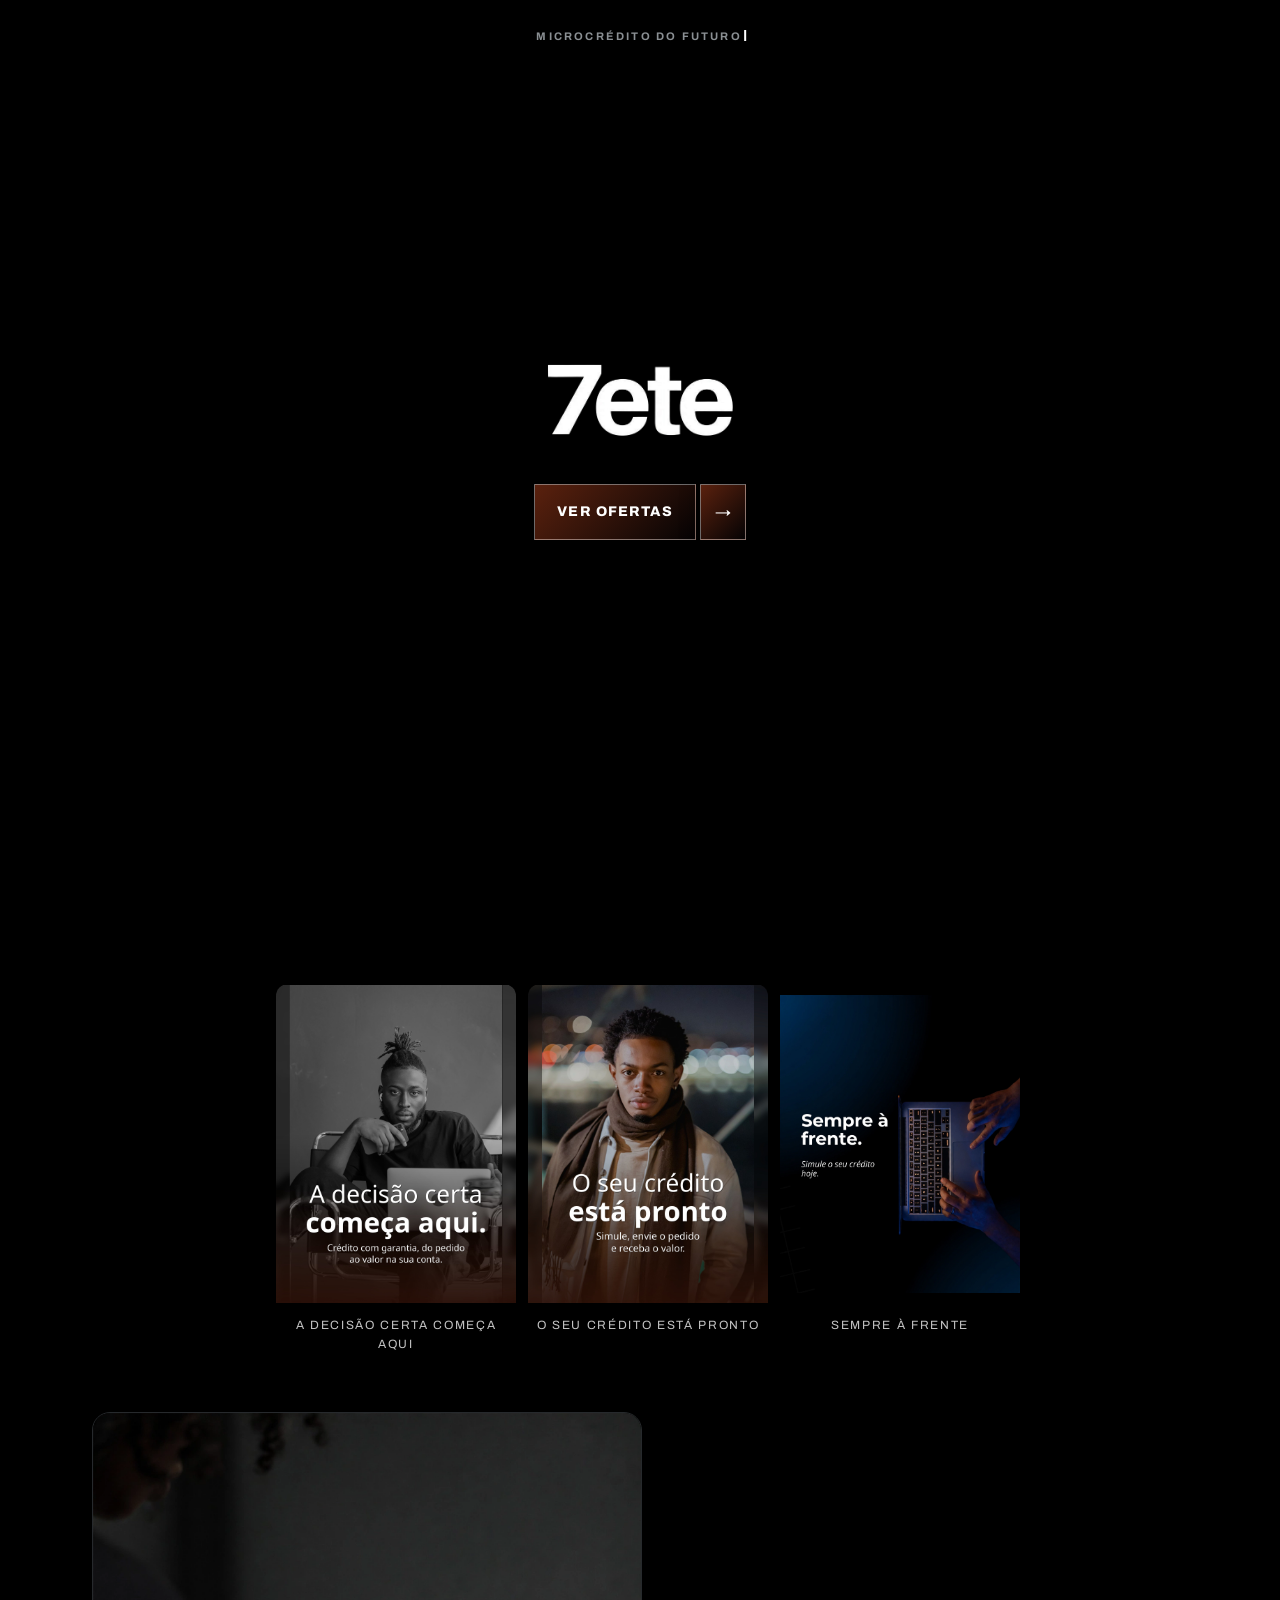
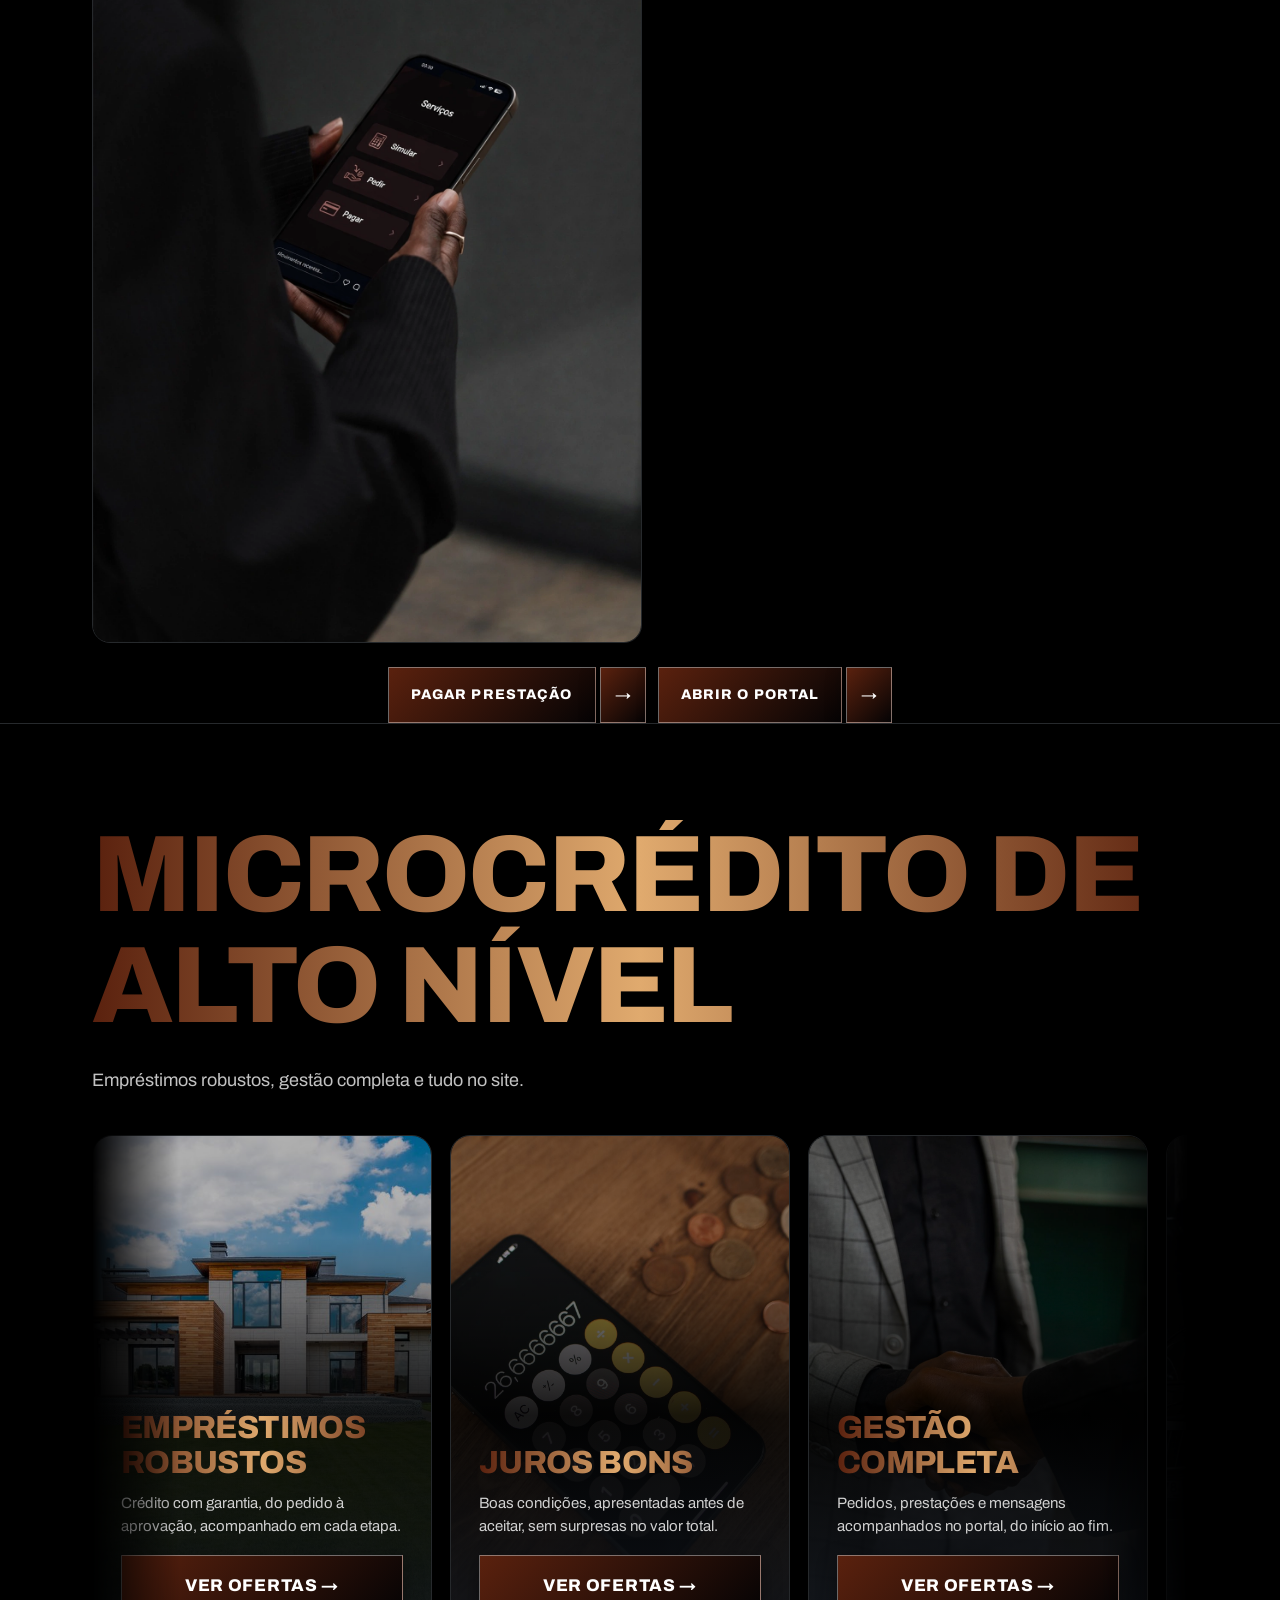
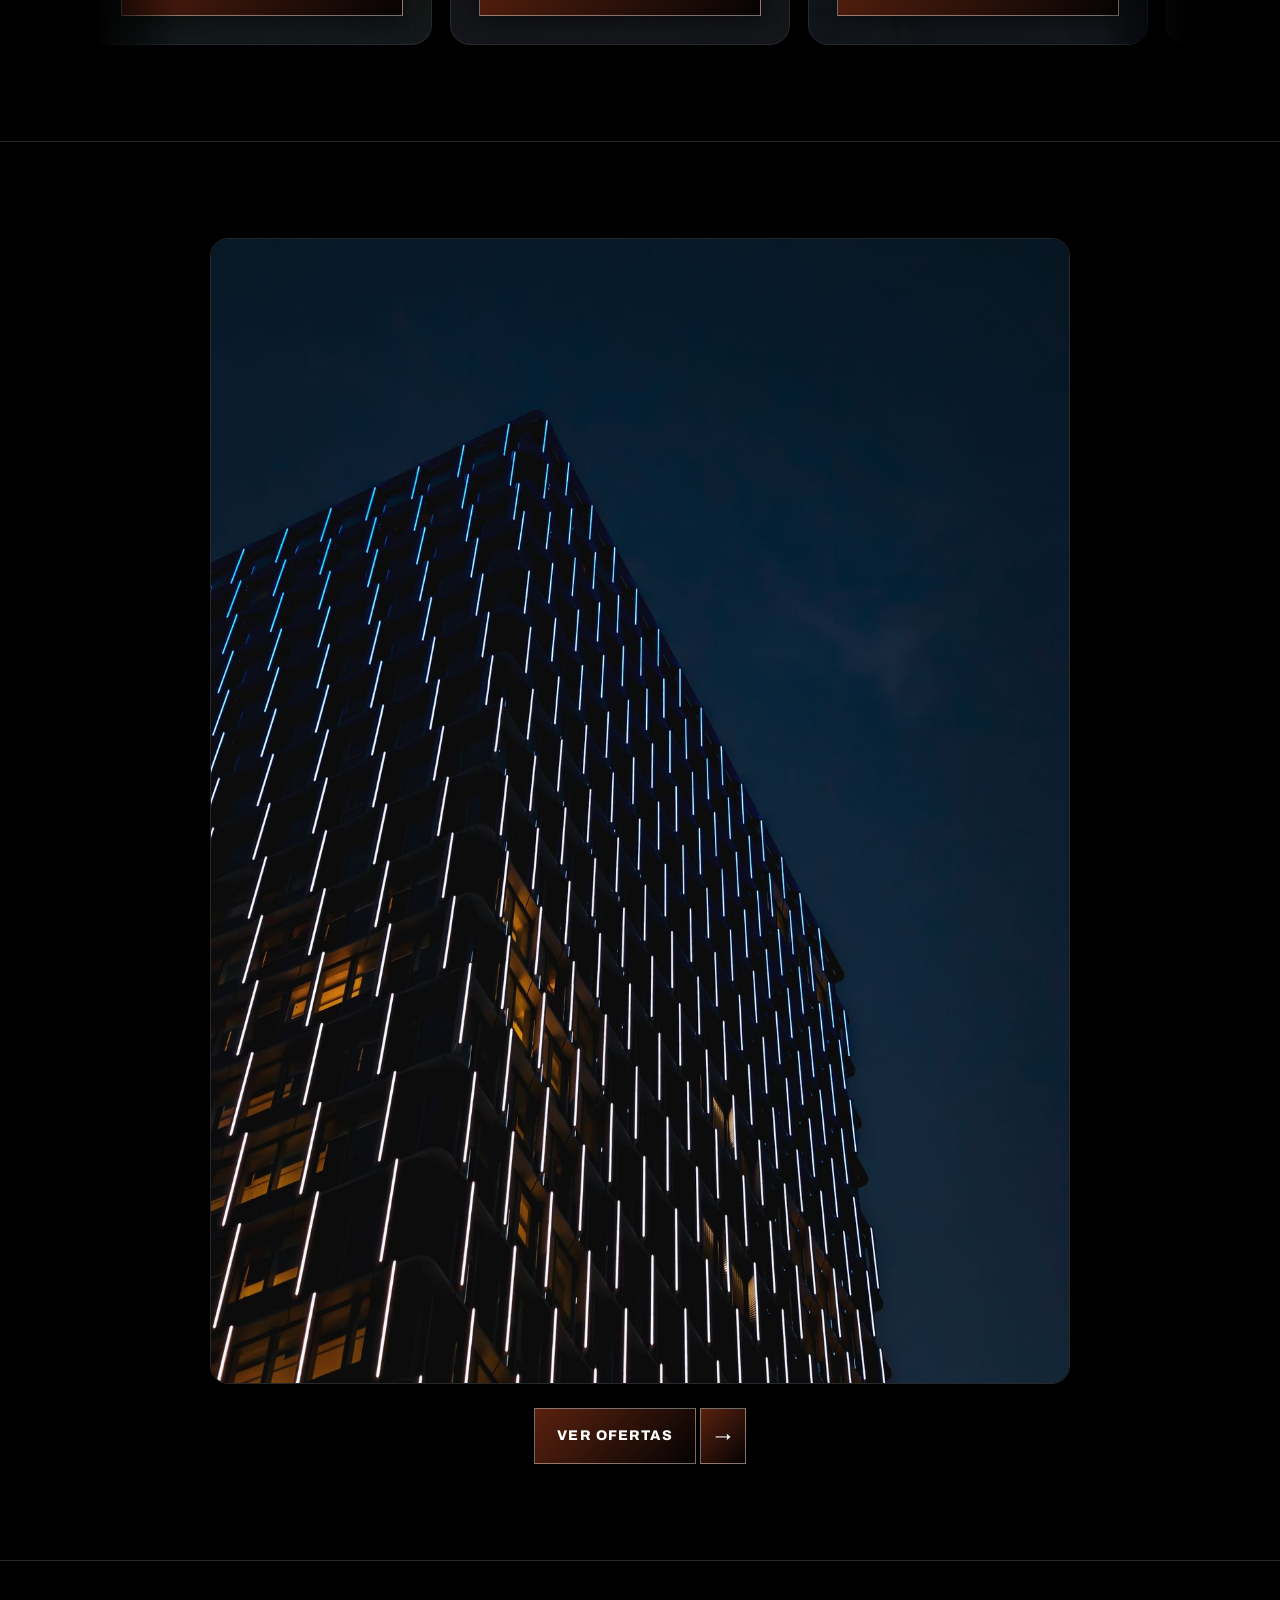
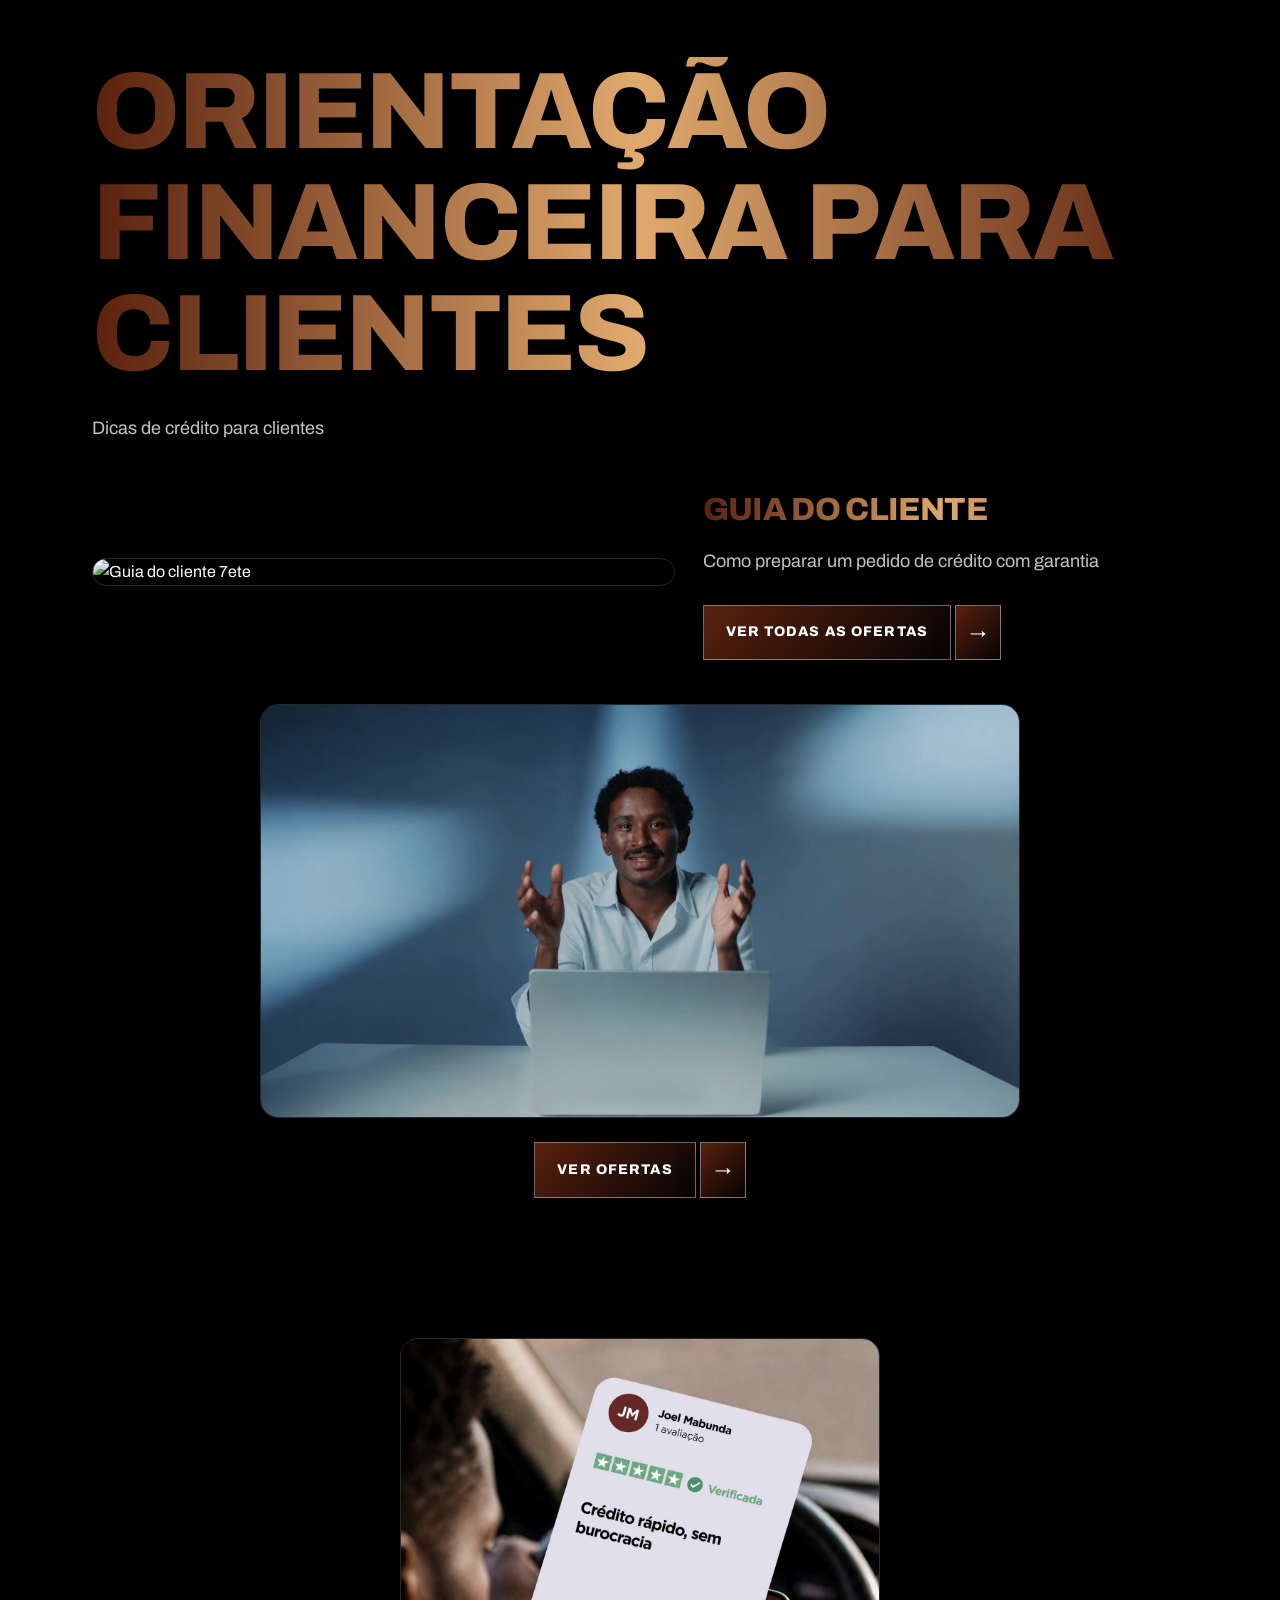
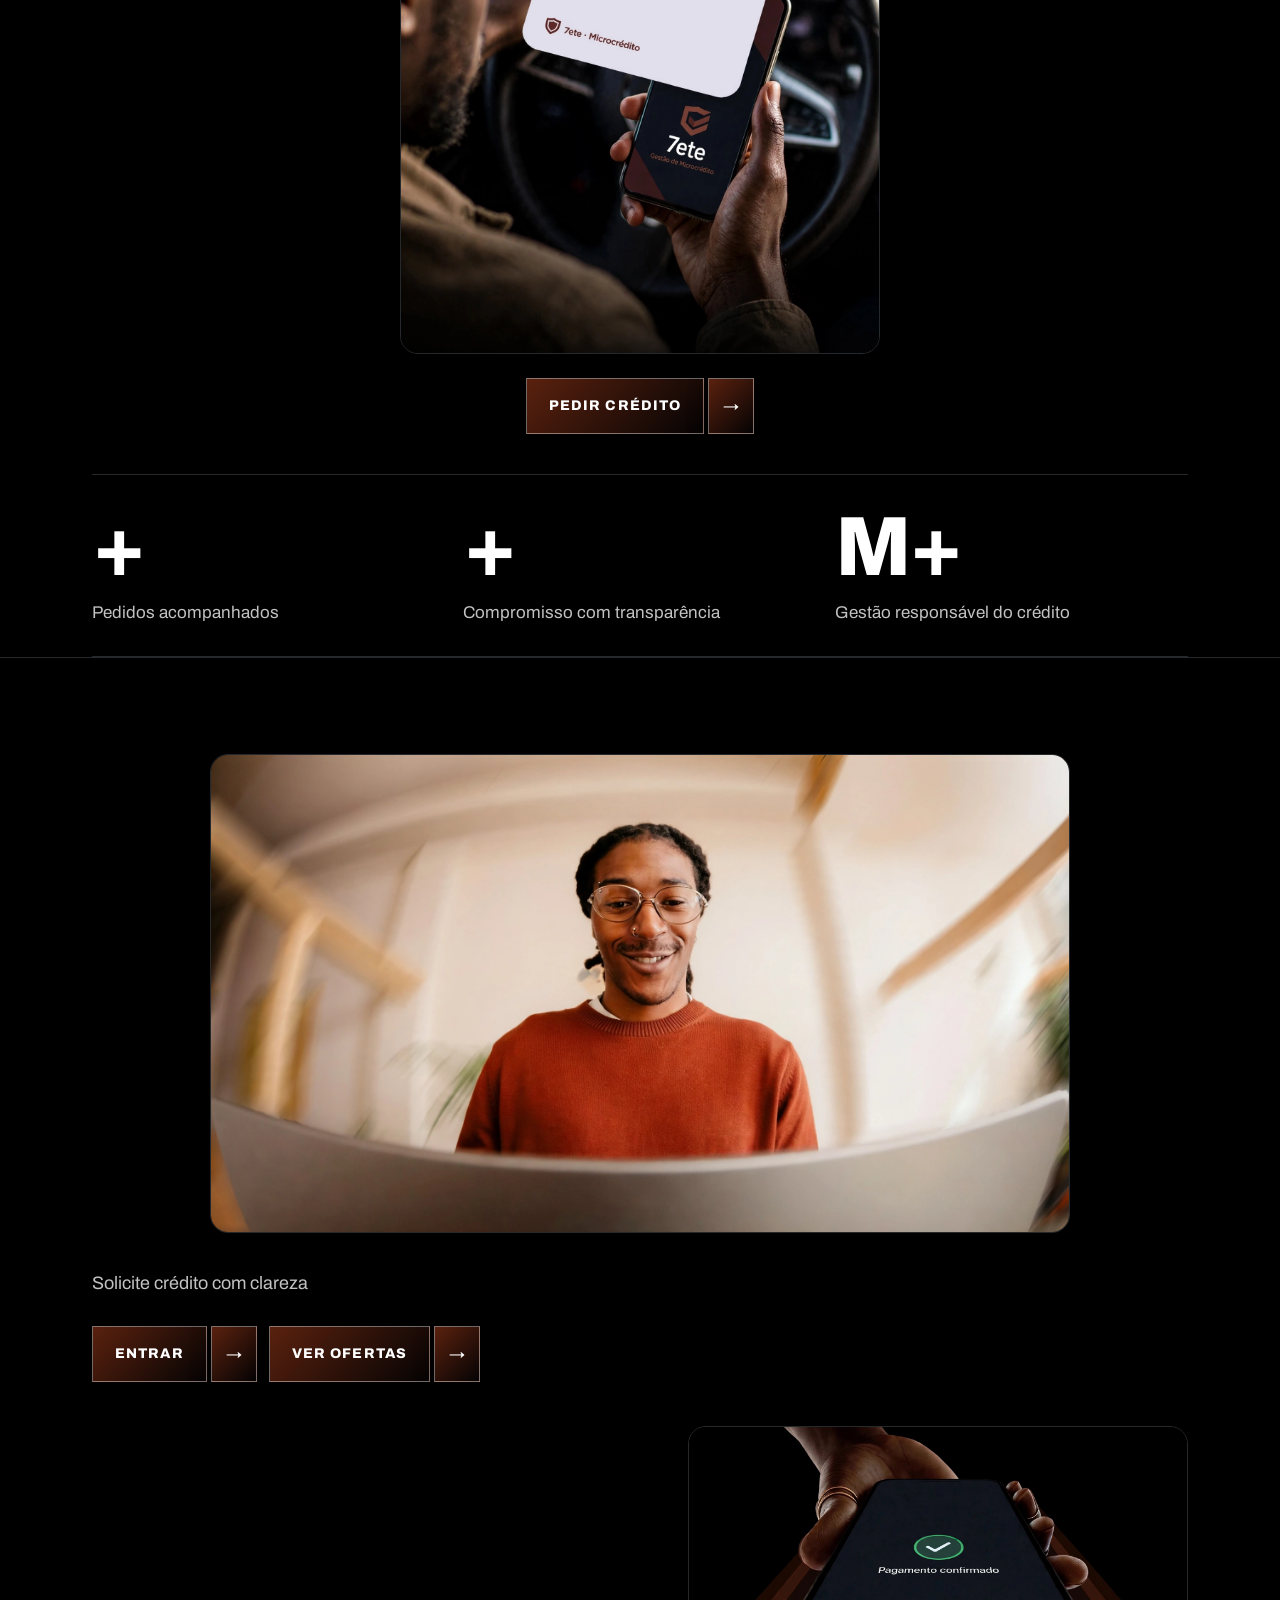
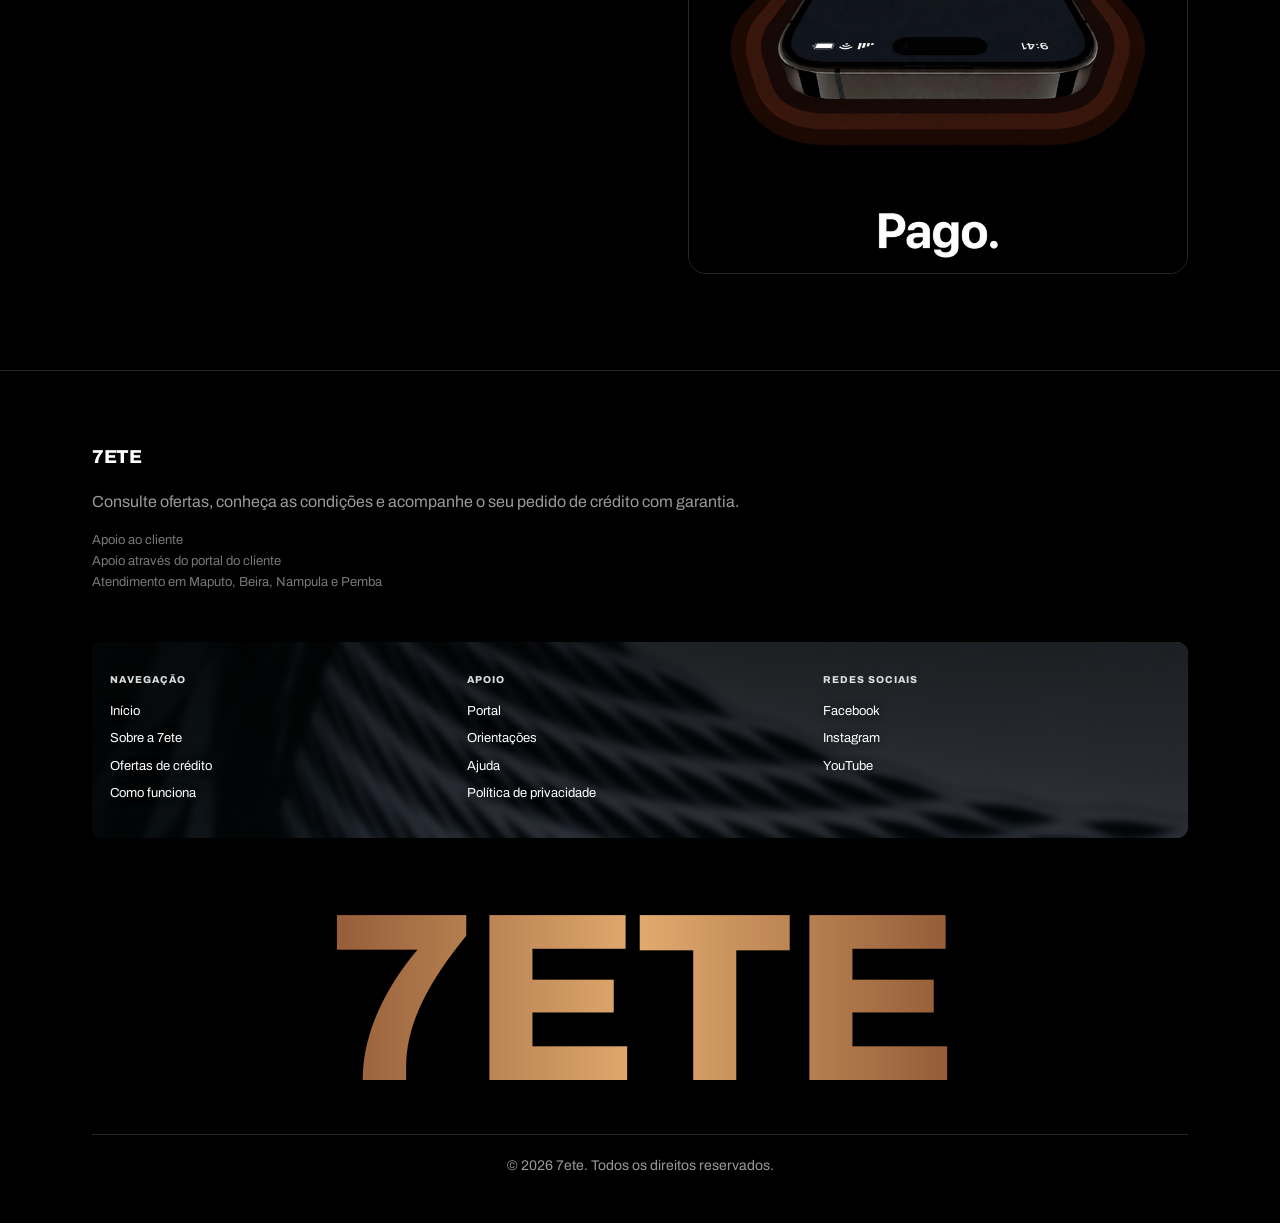
==== commit bccc8e31: "Inicial com a aparência do painel, nota da carteira removida" ====
--- a/site/index.html
+++ b/site/index.html
@@ -7,16 +7,18 @@
 <meta name="description" content="7ete — microcrédito com garantia em Moçambique. Condições claras, análise responsável e acompanhamento digital do pedido.">
 <link rel="preconnect" href="https://fonts.googleapis.com">
 <link rel="preconnect" href="https://fonts.gstatic.com" crossorigin>
-<link href="https://fonts.googleapis.com/css2?family=Archivo:wght@300;700;800&family=Pinyon+Script&family=Playfair+Display:ital,wght@1,400;1,600&family=Cormorant+Garamond:wght@300;400;500;600;700&family=Montserrat:wght@100;200&family=Syncopate:wght@700&display=swap" rel="stylesheet">
+<link href="https://fonts.googleapis.com/css2?family=Archivo:wght@300;400;700;800&family=Pinyon+Script&family=Playfair+Display:ital,wght@1,400;1,600&family=Cormorant+Garamond:wght@300;400;500;600;700&family=Montserrat:wght@100;200&family=Syncopate:wght@700&display=swap" rel="stylesheet">
 <style>
   *{box-sizing:border-box}
   html,body{margin:0;padding:0;background:#000;color:#fff;overflow-x:hidden}
-  body{font-family:system-ui,-apple-system,"Segoe UI",Roboto,Arial,sans-serif;font-weight:300;line-height:1.6;-webkit-font-smoothing:antialiased}
-  p,li{font-weight:300}
+  body{font-family:"Archivo",system-ui,sans-serif;font-weight:400;line-height:1.6;-webkit-font-smoothing:antialiased}
+  p,li{font-weight:400}
   a{color:inherit}
   img,video{display:block;width:100%;height:auto;background:#000}
   .wrap{max-width:1140px;margin:0 auto;padding:0 22px}
-  .display{font-family:"Cormorant Garamond",serif;font-weight:700;text-transform:uppercase;letter-spacing:.04em}
+  .display{font-family:"Archivo",system-ui,sans-serif;font-weight:800;text-transform:uppercase;letter-spacing:-.02em;background:linear-gradient(90deg,#5a210e 0%,#e0aa6e 25%,#5a210e 50%,#e0aa6e 75%,#5a210e 100%);background-size:200% auto;-webkit-background-clip:text;background-clip:text;color:transparent;-webkit-text-fill-color:transparent;animation:deslizar-degrade 6s linear infinite}
+@keyframes deslizar-degrade{from{background-position:0% 50%}to{background-position:200% 50%}}
+@media (prefers-reduced-motion:reduce){.display{animation:none}}
   .script{font-family:"Pinyon Script",cursive;font-weight:400;text-transform:none;letter-spacing:0;font-size:.95em}
   .btn{display:inline-flex;align-items:center;justify-content:center;min-height:56px;padding:17px 32px;border-radius:6px;text-decoration:none;font-weight:800;font-size:16px;border:0;cursor:pointer;text-transform:uppercase;letter-spacing:.03em}
   .btn-grad{background:linear-gradient(135deg,#5a210e 0%,#050304 100%);color:#fff;border:1px solid #5a210e}
@@ -34,10 +36,9 @@
 @media (prefers-reduced-motion:reduce){.hero-name{animation:none}}
   .hero-logo{position:absolute;top:18px;left:18px;width:52px;height:auto;z-index:2;pointer-events:none;background:transparent}
 .hero-lockup{position:relative;z-index:1;display:flex;align-items:center;justify-content:center;gap:14px}
-.hero-mark{height:44px;width:auto;aspect-ratio:160/120;display:block}
-.hero-brand{font-family:"Montserrat",sans-serif;font-weight:200;font-size:clamp(26px,6.5vw,48px);letter-spacing:.12em;color:#fff;white-space:nowrap}
-@media(min-width:768px){.hero-mark{height:56px}}
-.hero-eyebrow{position:absolute;top:22px;left:50%;transform:translateX(-50%);z-index:3;margin:0;font-family:"Montserrat",sans-serif;font-weight:100;font-size:clamp(11px,3.2vw,20px);letter-spacing:.35em;text-indent:.35em;text-align:center;white-space:nowrap;text-transform:uppercase;color:#fff}
+.hero-logo-img{height:64px;width:auto;display:block}
+@media(min-width:768px){.hero-logo-img{height:80px}}
+.hero-eyebrow{position:absolute;top:22px;left:50%;transform:translateX(-50%);z-index:3;margin:0;font-family:"Archivo",system-ui,sans-serif;font-weight:700;font-size:11px;letter-spacing:.2em;text-indent:.2em;text-align:center;white-space:nowrap;text-transform:uppercase;color:#8A8F93}
 .hero-caret{display:inline-block;width:2px;height:1em;margin-left:2px;background:#fff;vertical-align:-.1em;animation:caretblink .8s steps(1) infinite}
 @keyframes caretblink{0%,49%{opacity:1}50%,100%{opacity:0}}
 @media (min-width:768px){.hero-eyebrow{top:28px}}
@@ -45,7 +46,7 @@
   @media(min-width:860px){.hero-logo{width:68px;top:24px;left:28px}}
   .lead{color:#c2c2c2;font-size:18px;line-height:1.65;max-width:640px;margin:0 0 28px}
   .center .lead{margin-left:auto;margin-right:auto}
-  section.block{padding:96px 0;border-top:1px solid #1c1c1c}
+  section.block{padding:96px 0;border-top:1px solid #26292C}
   @media(max-width:859px){section.block{padding:64px 0}}
   h2{font-size:clamp(30px,8.5vw,110px);line-height:1.02;margin:0 0 24px;color:#fff}
   .center{text-align:center}
@@ -53,31 +54,31 @@
   .muted{color:#999;margin:8px 0 18px}
   .steps{display:grid;gap:16px;margin-top:40px}
   @media(min-width:860px){.steps{grid-template-columns:repeat(3,1fr)}}
-  .step{padding:30px;border:1px solid #262626;border-radius:18px;background:#0e0e0e}
-  .step .num{font-size:64px;font-weight:800;line-height:1;color:#fff}
-  .step h3{font-family:"Cormorant Garamond",serif;font-weight:700;letter-spacing:.03em;font-size:24px;margin:16px 0 10px;color:#fff}
+  .step{padding:30px;border:1px solid #26292C;border-radius:20px;background:#10141A}
+  .step .num{font-size:64px;font-weight:800;line-height:1;color:#8A8F93}
+  .step h3{font-family:"Archivo",system-ui,sans-serif;font-weight:800;letter-spacing:-.02em;text-transform:uppercase;font-size:24px;margin:16px 0 10px;color:#fff}
   .step p{color:#c2c2c2;margin:0;font-size:17px}
-  .stats{display:grid;gap:18px;border-top:1px solid #262626;border-bottom:1px solid #262626;padding:30px 0;margin-top:40px}
+  .stats{display:grid;gap:18px;border-top:1px solid #26292C;border-bottom:1px solid #26292C;padding:30px 0;margin-top:40px}
   @media(min-width:860px){.stats{grid-template-columns:repeat(3,1fr)}}
   .stat{text-align:left}
-  .stat .mark{font-size:clamp(56px,7vw,84px);font-weight:800;line-height:1;letter-spacing:-.03em;color:#fff}
+  .stat .mark{font-family:"Archivo",system-ui,sans-serif;font-size:clamp(56px,7vw,84px);font-weight:800;line-height:1;letter-spacing:-.03em;color:#fff}
   .stat p{margin:10px 0 0;color:#c2c2c2;font-size:17px}
-  details.faq{border-top:1px solid #262626;padding:26px 0}
-  details.faq:last-of-type{border-bottom:1px solid #262626}
-  details.faq summary{cursor:pointer;font-family:"Cormorant Garamond",serif;font-weight:700;letter-spacing:.03em;font-size:clamp(20px,4.5vw,28px);list-style:none;display:flex;justify-content:space-between;gap:16px;text-transform:uppercase;color:#fff}
+  details.faq{border-top:1px solid #26292C;padding:26px 0}
+  details.faq:last-of-type{border-bottom:1px solid #26292C}
+  details.faq summary{cursor:pointer;font-family:"Archivo",system-ui,sans-serif;font-weight:800;letter-spacing:-.02em;font-size:clamp(20px,4.5vw,28px);list-style:none;display:flex;justify-content:space-between;gap:16px;text-transform:uppercase;color:#fff}
   details.faq summary::-webkit-details-marker{display:none}
   details.faq summary::after{content:"⌄";color:#fff;font-weight:400}
   details.faq p{color:#c2c2c2;margin:14px 0 0;max-width:720px;font-size:17px;text-transform:none}
-  footer{border-top:1px solid #1c1c1c;padding:72px 0 32px;color:#999}
+  footer{border-top:1px solid #26292C;padding:72px 0 32px;color:#999}
   .footgrid{display:grid;gap:36px}
   @media(min-width:860px){.footgrid{grid-template-columns:1.4fr 1fr 1fr}}
-  footer h3,footer h4{font-family:"Cormorant Garamond",serif;font-weight:700;letter-spacing:.03em;color:#fff;margin:0 0 14px}
+  footer h3,footer h4{font-family:"Archivo",system-ui,sans-serif;font-weight:800;letter-spacing:-.02em;text-transform:uppercase;color:#fff;margin:0 0 14px}
   footer .flink{display:block;text-decoration:none;padding:4px 0;color:#999;font-size:15px}
   footer .flink:hover{color:#fff}
   footer a.plain{display:block;text-decoration:none;padding:5px 0;color:#999}
   footer a.plain:hover{color:#fff}
-  .giant{font-family:"Cormorant Garamond",serif;font-size:clamp(88px,21vw,240px);font-weight:700;letter-spacing:.02em;line-height:.85;color:#fff;text-align:center;margin:60px 0 8px;user-select:none}
-  .copy{border-top:1px solid #1c1c1c;margin-top:32px;padding-top:20px;font-size:14px;text-align:center}
+  .giant{font-family:"Archivo",system-ui,sans-serif;font-size:clamp(88px,21vw,240px);font-weight:800;letter-spacing:-.02em;line-height:.85;text-align:center;margin:60px 0 8px;user-select:none}
+  .copy{border-top:1px solid #26292C;margin-top:32px;padding-top:20px;font-size:14px;text-align:center}
 .footimg{position:relative;overflow:hidden;border-radius:12px;margin:36px 0 24px}
 .footimg>img{position:absolute;inset:0;width:100%;height:100%;object-fit:cover;filter:blur(3px) brightness(.8);transform:scale(1.08)}
 .footimg .footshade{position:absolute;inset:0;background:linear-gradient(rgba(0,0,0,.78),rgba(0,0,0,.66))}
@@ -91,15 +92,8 @@
 footer .fhead.mt{margin-top:26px}
   .guide{display:grid;gap:28px;align-items:center;margin-top:40px}
   @media(min-width:860px){.guide{grid-template-columns:1.2fr 1fr}}
-  .r18{border-radius:18px;border:1px solid #262626}
+  .r18{border-radius:18px;border:1px solid #26292C}
   .btncenter{display:flex;gap:12px;flex-wrap:wrap;justify-content:center;margin-top:24px}
-  .logomarquee{overflow:hidden;padding:6px 0 4px}
-  .logotrack{display:flex;align-items:center;width:max-content;animation:logoscroll 34s linear infinite}
-  .logotile{display:flex;align-items:center;background:#000;border:1px solid #4a4a4a;border-radius:10px;padding:10px 14px;flex:none;margin-right:34px}
-  .logotile img{height:46px;width:auto;display:block;background:transparent;filter:brightness(1.8) saturate(1.5)}
-  @keyframes logoscroll{to{transform:translateX(-50%)}}
-  @media(min-width:860px){.logotile img{height:54px}}
-  @media(prefers-reduced-motion:reduce){.logotrack{animation:none}}
   .cardrow{overflow:hidden;margin:26px calc(50% - 50vw) 0;width:100vw;padding:14px 16px;box-sizing:border-box}
   .cardtrack{display:flex;width:max-content;animation:cardpass 18s ease-in-out infinite}
   @keyframes cardpass{0%,22%{transform:translateX(0)}33%,55%{transform:translateX(calc(-1*(82vw + 12px)))}66%,88%{transform:translateX(calc(-2*(82vw + 12px)))}99%,100%{transform:translateX(calc(-3*(82vw + 12px)))}}
@@ -110,19 +104,19 @@
   .minicard img{width:100%;aspect-ratio:3/4;object-fit:contain;background:#000}
   @media(min-width:860px){.cardrow{width:auto;max-width:760px;margin:26px auto 0;overflow:visible}.cardtrack{animation:none;margin:0 auto}.minicard{flex:0 0 240px}.minicard.dup{display:none}}
   .foto-destaque{max-width:860px;margin:0 auto}
-  .foto-destaque img{border-radius:18px;border:1px solid #262626}
+  .foto-destaque img{border-radius:18px;border:1px solid #26292C}
   #alto-nivel{position:relative;overflow:hidden}
   .alto-marquee{overflow:hidden;margin-top:40px;-webkit-mask-image:linear-gradient(90deg,transparent,#000 8%,#000 92%,transparent);mask-image:linear-gradient(90deg,transparent,#000 8%,#000 92%,transparent)}
   .alto-track{display:flex;gap:18px;width:max-content;animation:alto-scroll 40s linear infinite}
   @keyframes alto-scroll{to{transform:translateX(-50%)}}
   @media(hover:hover){.alto-track:hover{animation-play-state:paused}}
-  .alto{position:relative;flex:0 0 300px;height:470px;border-radius:24px;overflow:hidden;text-decoration:none;color:#fff}
+  .alto{position:relative;flex:0 0 300px;height:470px;border:1px solid #26292C;border-radius:20px;overflow:hidden;text-decoration:none;color:#fff}
   @media(min-width:860px){.alto{flex-basis:340px;height:510px}}
   .alto-bg{position:absolute;inset:-14px;z-index:0;background-size:cover;background-position:center;filter:brightness(.7)}
-  .alto::after{content:"";position:absolute;inset:0;z-index:1;background:linear-gradient(180deg,transparent 20%,rgba(5,3,4,.85) 55%,rgba(90,33,14,.92) 100%)}
+  .alto::after{content:"";position:absolute;inset:0;z-index:1;background:linear-gradient(180deg,transparent 20%,rgba(0,0,0,.85) 55%,rgba(16,20,26,.95) 100%)}
   .alto-txt{position:absolute;left:0;right:0;bottom:0;z-index:2;padding:28px}
-  .alto-txt h3{font-size:32px;line-height:1.1;margin:0 0 12px;color:#fff}
-  .alto-btn{display:block;margin-top:18px;padding:16px;border-radius:999px;background:#fff;border:1px solid #fff;color:#5a210e;text-decoration:none;text-align:center;font-size:17px;font-weight:800;text-transform:uppercase;letter-spacing:.04em;box-shadow:0 6px 20px rgba(0,0,0,.45)}
+  .alto-txt h3{font-size:32px;line-height:1.1;margin:0 0 12px}
+  .alto-btn{display:block;margin-top:18px;padding:16px;border-radius:0;background:linear-gradient(135deg,#5a210e 0%,#050304 100%);border:1px solid rgba(255,255,255,.4);color:#fff;text-decoration:none;text-align:center;font-size:17px;font-weight:800;text-transform:uppercase;letter-spacing:.04em;box-shadow:0 6px 20px rgba(0,0,0,.4);font-family:"Archivo",system-ui,sans-serif}
   .alto-txt p{margin:0;font-size:15px;line-height:1.5;color:#d0d0d0}
   .minicap{display:block;text-align:center;font-size:12px;letter-spacing:.14em;text-transform:uppercase;color:#c2c2c2;padding:12px 6px 0}
 </style>
@@ -133,12 +127,11 @@
 <div class="hero" id="topo">
     <p class="hero-eyebrow" data-text="Microcrédito do futuro">Microcrédito do futuro</p>
     <video class="hero-media" autoplay muted loop playsinline preload="metadata" src="/hero-formas-bater.mp4?v=2"></video>
-    <div class="hero-lockup"><svg class="hero-mark" viewBox="0 0 160 120" xmlns="http://www.w3.org/2000/svg" aria-hidden="true"><path d="M8 28L132 6L144 18L28 52Z" fill="#cc2d17"/><path d="M18 58L118 42L126 56L32 78Z" fill="#cc2d17"/><path d="M34 86L104 70L96 92L44 104Z" fill="#cc2d17"/></svg><span class="hero-brand">MICRO7SETE</span></div>
+    <div class="hero-lockup"><img src="/imagens/logo-7ete.png" alt="7ete" class="hero-logo-img"></div>
     <div class="hero-cta"><a class="hero-btn" href="/ofertas"><span class="hero-btn-text">Ver ofertas</span><span class="hero-btn-arrow" aria-hidden="true">→</span></a></div>
   </div>
 
   <div class="wrap" style="padding-top:44px">
-    <div class="logomarquee" aria-label="Logos"><div class="logotrack"><span class="logotile"><img src="/imagens/logos/logo-financico.png" alt="Financico"></span><span class="logotile"><img src="/imagens/logos/logo-newhedge.png" alt="newhedge"></span><span class="logotile"><img src="/imagens/logos/logo-talkato.png" alt="talkato"></span><span class="logotile"><img src="/imagens/logos/logo-at-services.png" alt="AT Services"></span><span class="logotile"><img src="/imagens/logos/logo-outtrade.png" alt="OUT·TRADE"></span><span class="logotile"><img src="/imagens/logos/logo-financico.png" alt="" aria-hidden="true"></span><span class="logotile"><img src="/imagens/logos/logo-newhedge.png" alt="" aria-hidden="true"></span><span class="logotile"><img src="/imagens/logos/logo-talkato.png" alt="" aria-hidden="true"></span><span class="logotile"><img src="/imagens/logos/logo-at-services.png" alt="" aria-hidden="true"></span><span class="logotile"><img src="/imagens/logos/logo-outtrade.png" alt="" aria-hidden="true"></span></div></div>
     <div class="cardrow"><div class="cardtrack"><a class="minicard" href="/ofertas"><img src="/imagens/card-decisao-certa.jpg" alt="A decisão certa começa aqui"><span class="minicap">A decisão certa começa aqui</span></a><a class="minicard" href="/ofertas"><img src="/imagens/card-credito-pronto.jpg" alt="O seu crédito está pronto"><span class="minicap">O seu crédito está pronto</span></a><a class="minicard" href="/ofertas"><img src="/imagens/card-sempre-frente.webp" alt="Sempre à frente"><span class="minicap">Sempre à frente</span></a><a class="minicard dup" href="/ofertas" tabindex="-1" aria-hidden="true"><img src="/imagens/card-decisao-certa.jpg" alt=""></a><a class="minicard dup" href="/ofertas" tabindex="-1" aria-hidden="true"><img src="/imagens/card-credito-pronto.jpg" alt=""></a><a class="minicard dup" href="/ofertas" tabindex="-1" aria-hidden="true"><img src="/imagens/card-sempre-frente.webp" alt=""></a></div></div>
       <div style="max-width:550px;margin:44px auto 0 0"><img class="r18" src="/imagens/img-10-mulher.webp" alt="Serviços 7ete no telemóvel"></div>
       <div class="btncenter"><a class="hero-btn" href="/portal"><span class="hero-btn-text">Pagar prestação</span><span class="hero-btn-arrow" aria-hidden="true">→</span></a><a class="hero-btn" href="/portal"><span class="hero-btn-text">Abrir o portal</span><span class="hero-btn-arrow" aria-hidden="true">→</span></a></div>
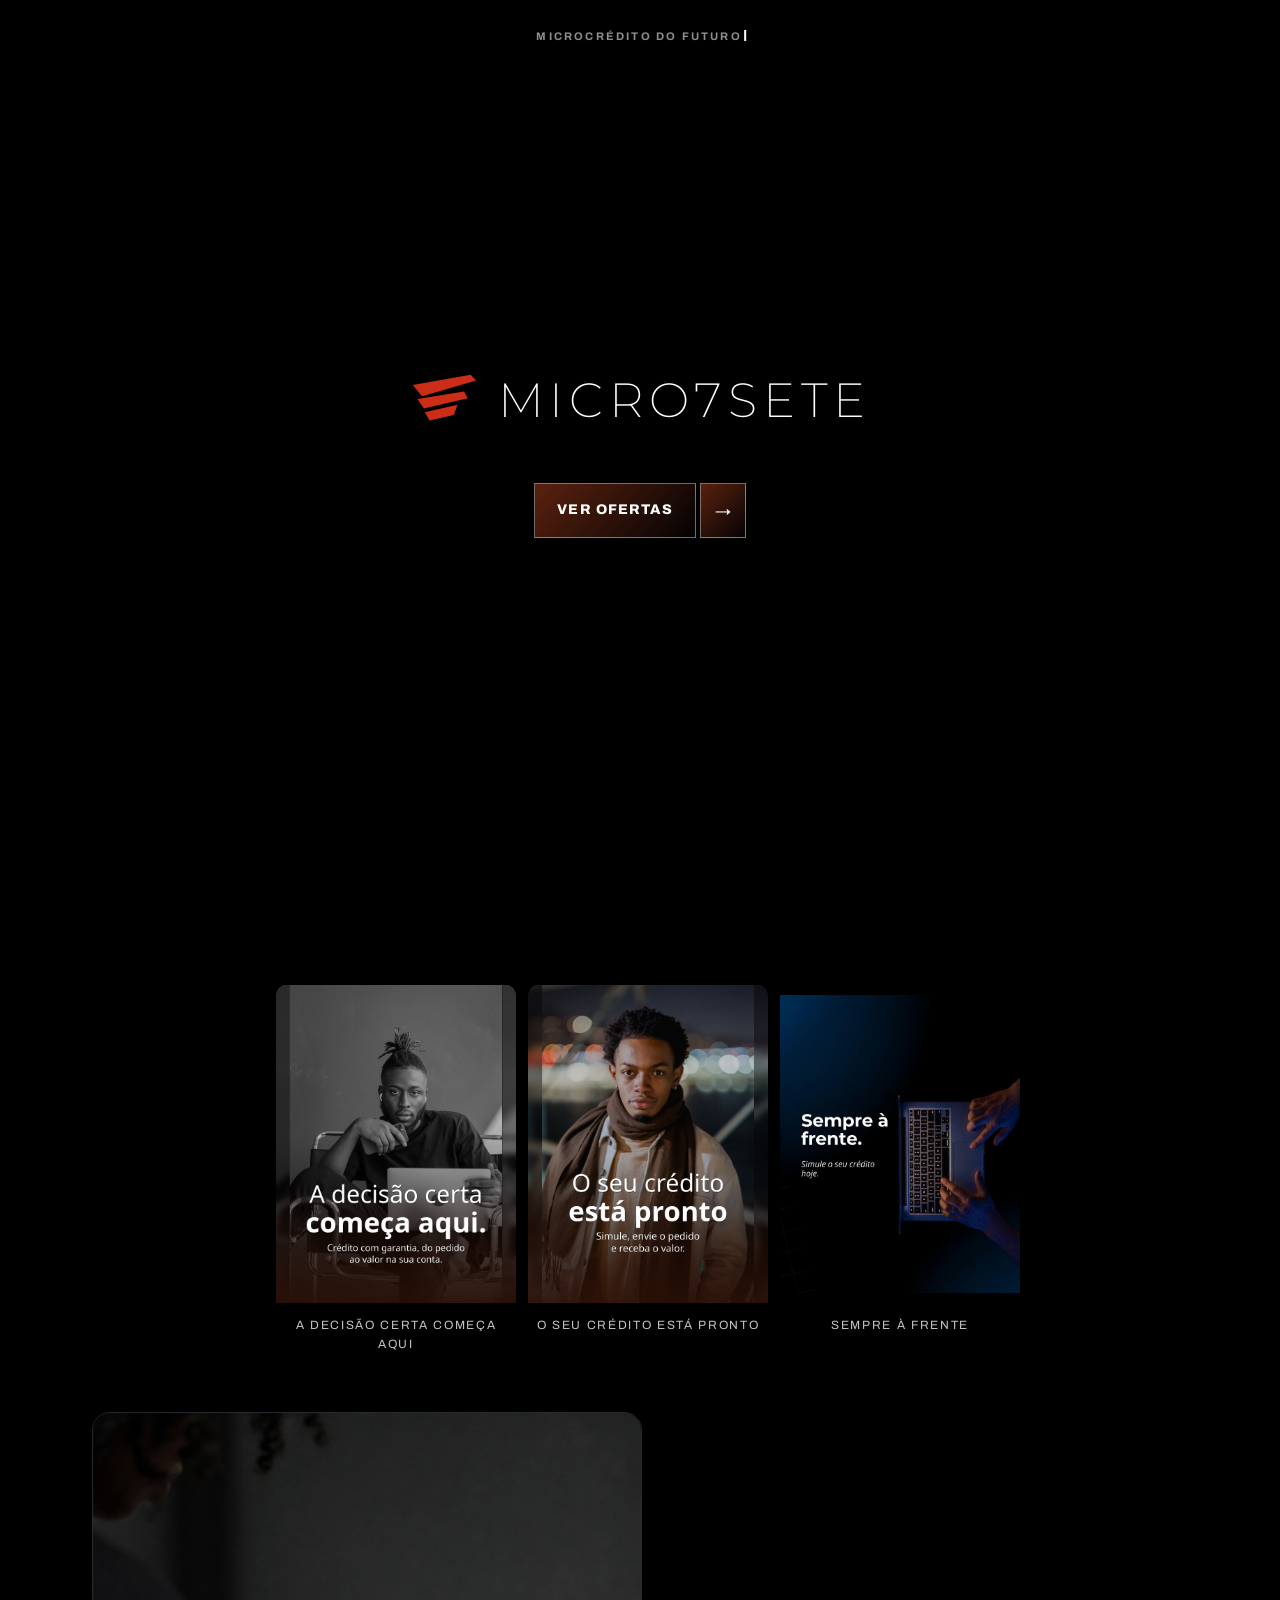
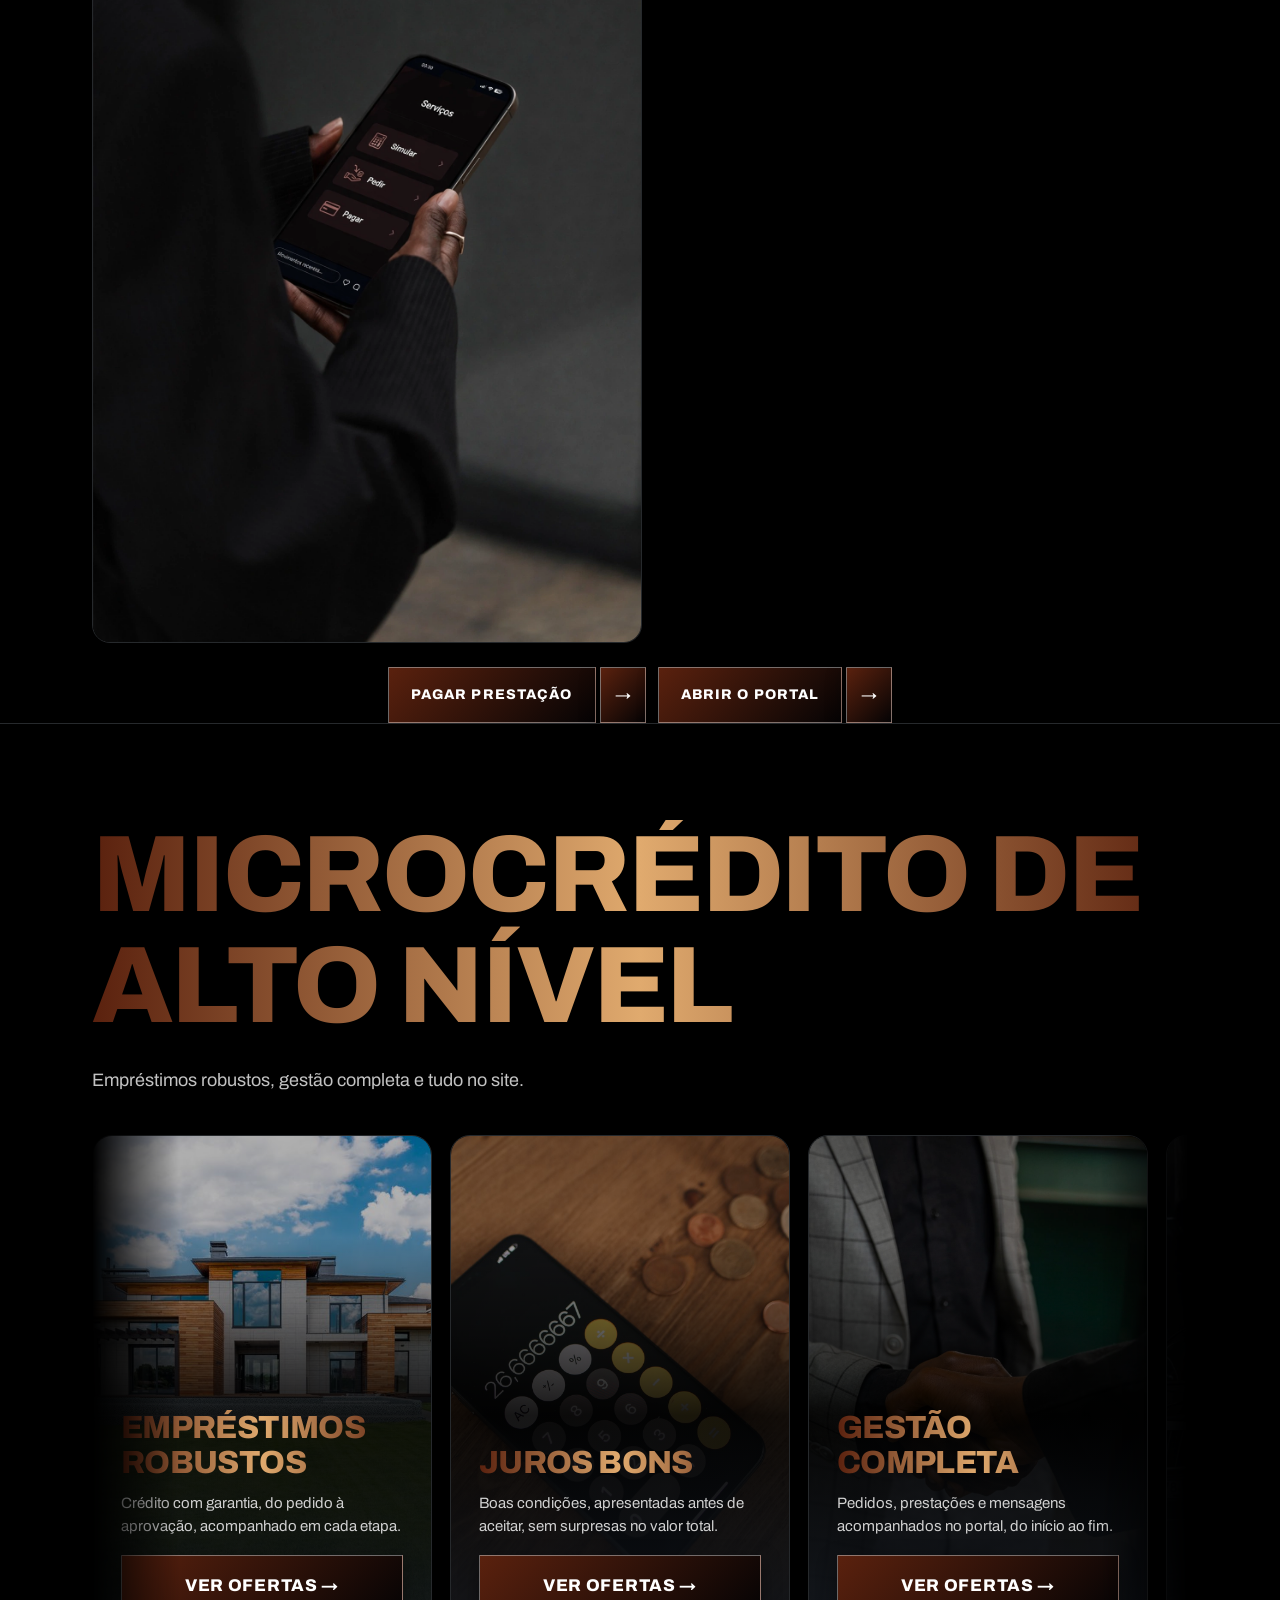
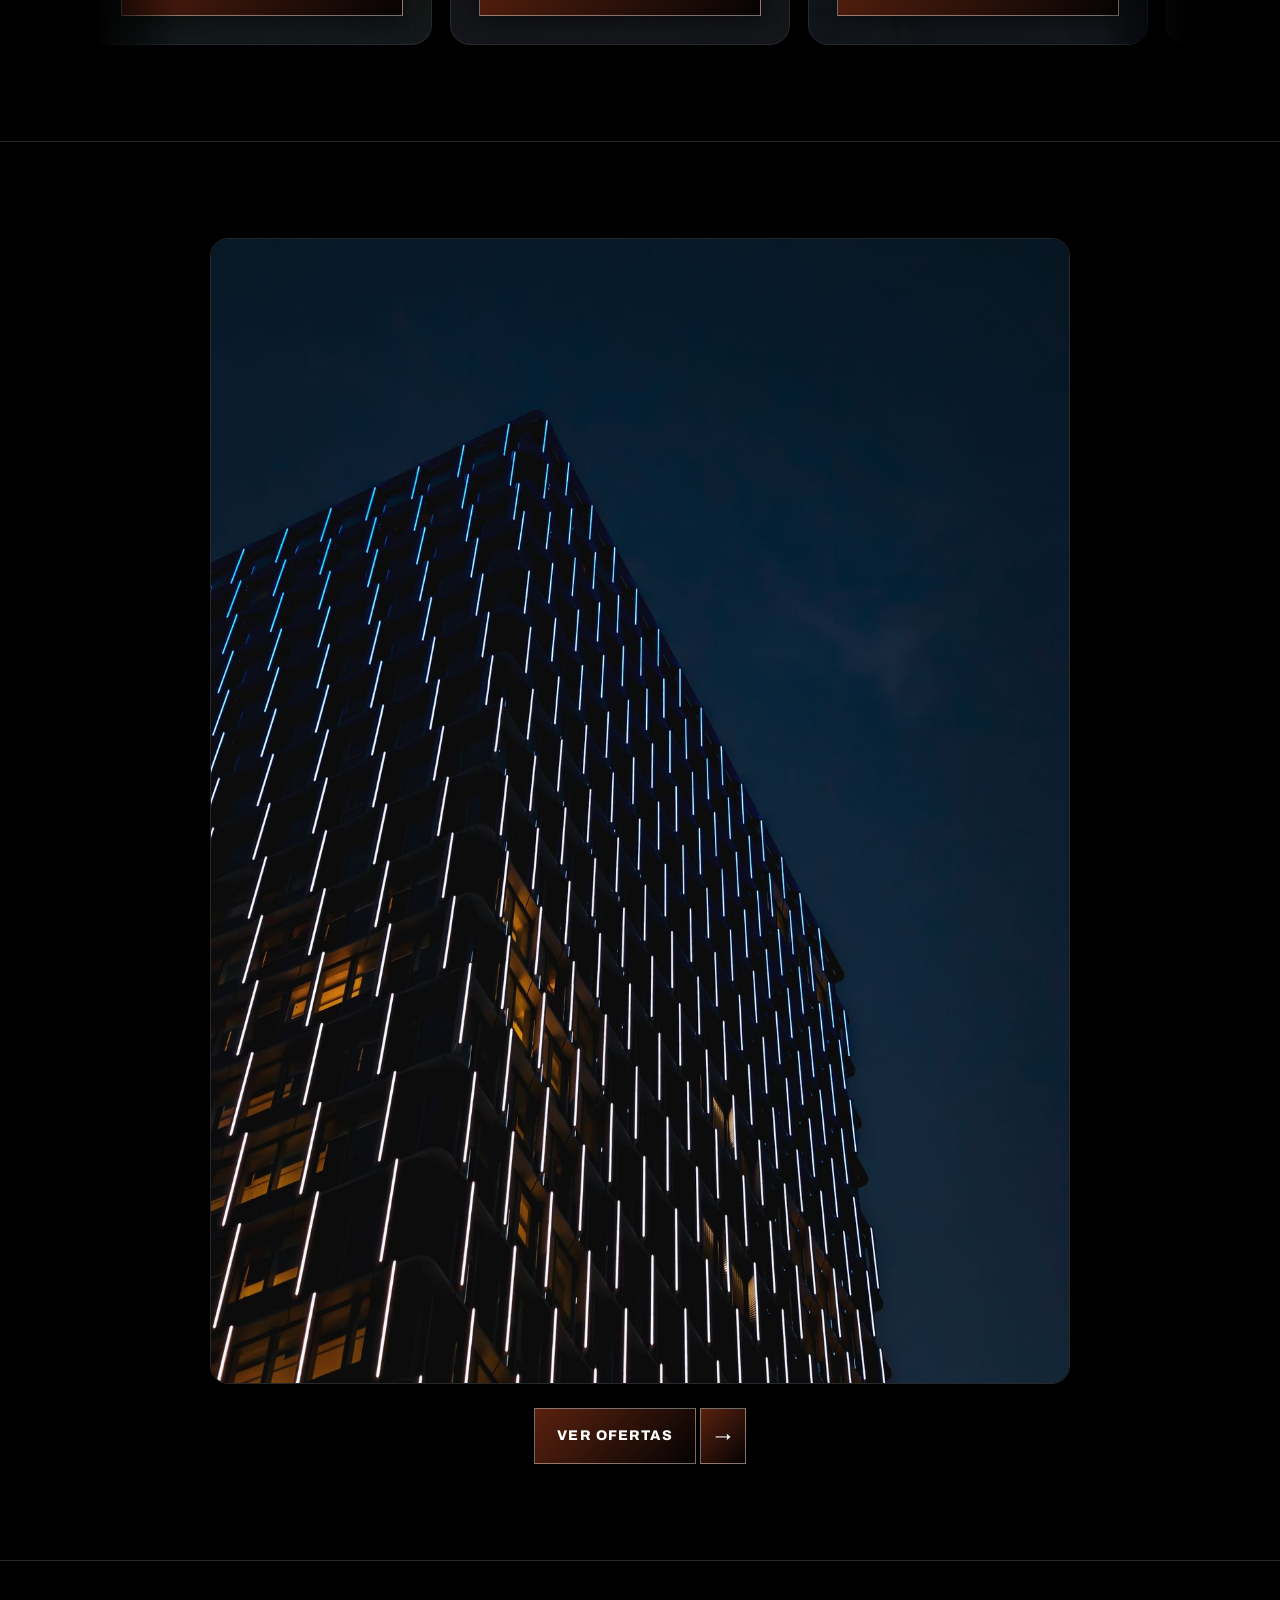
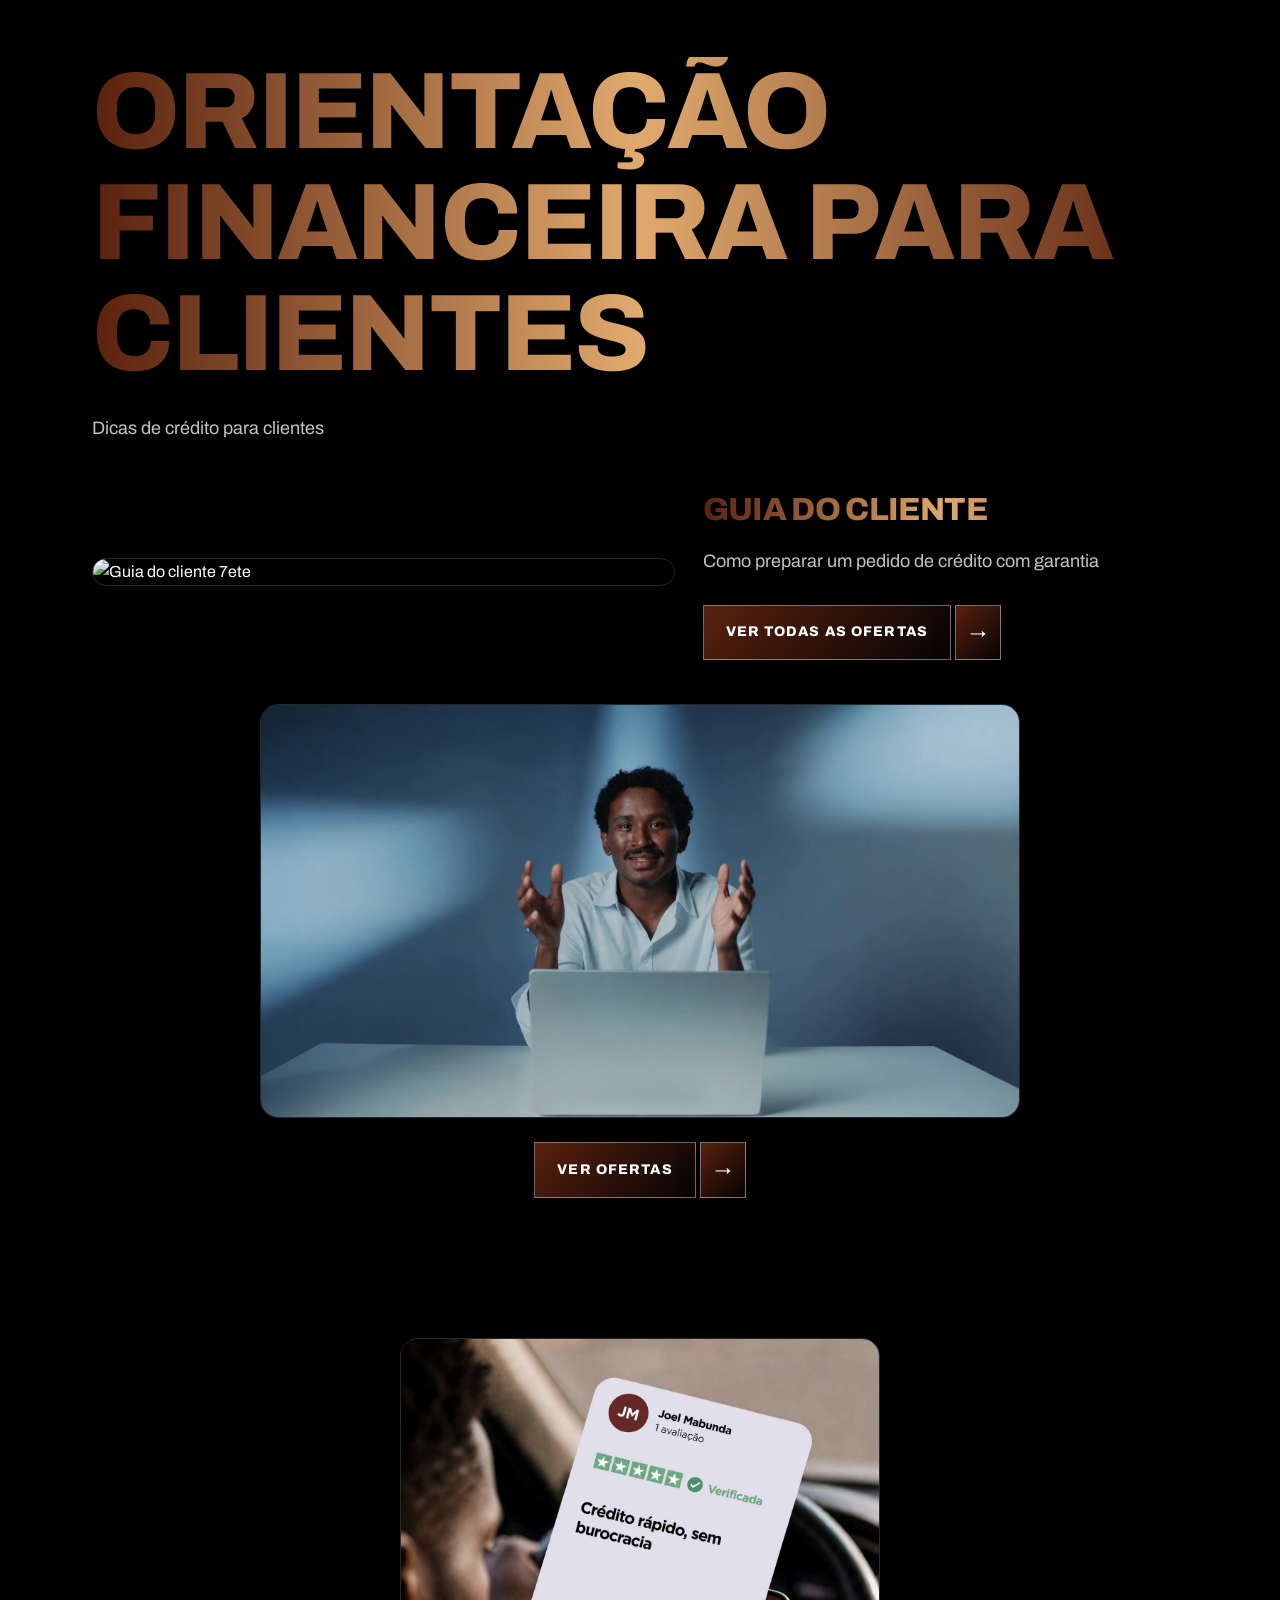
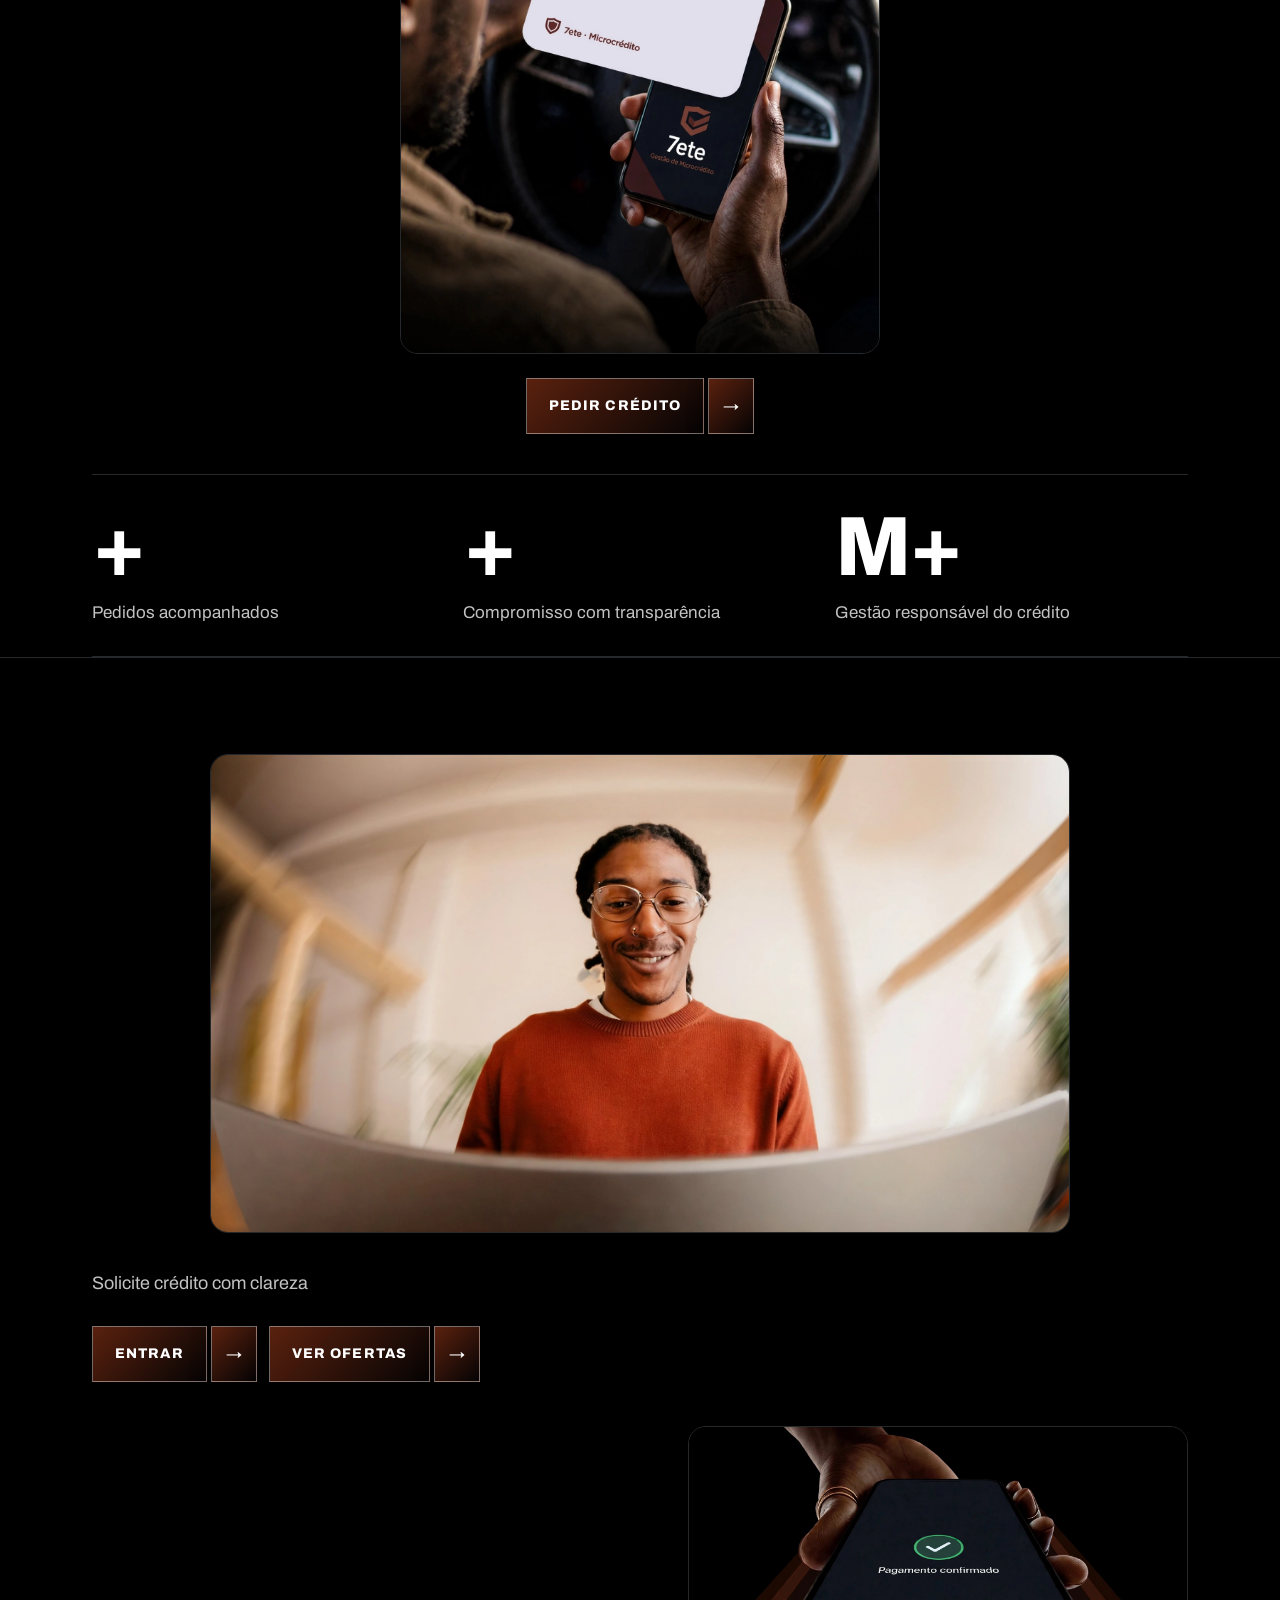
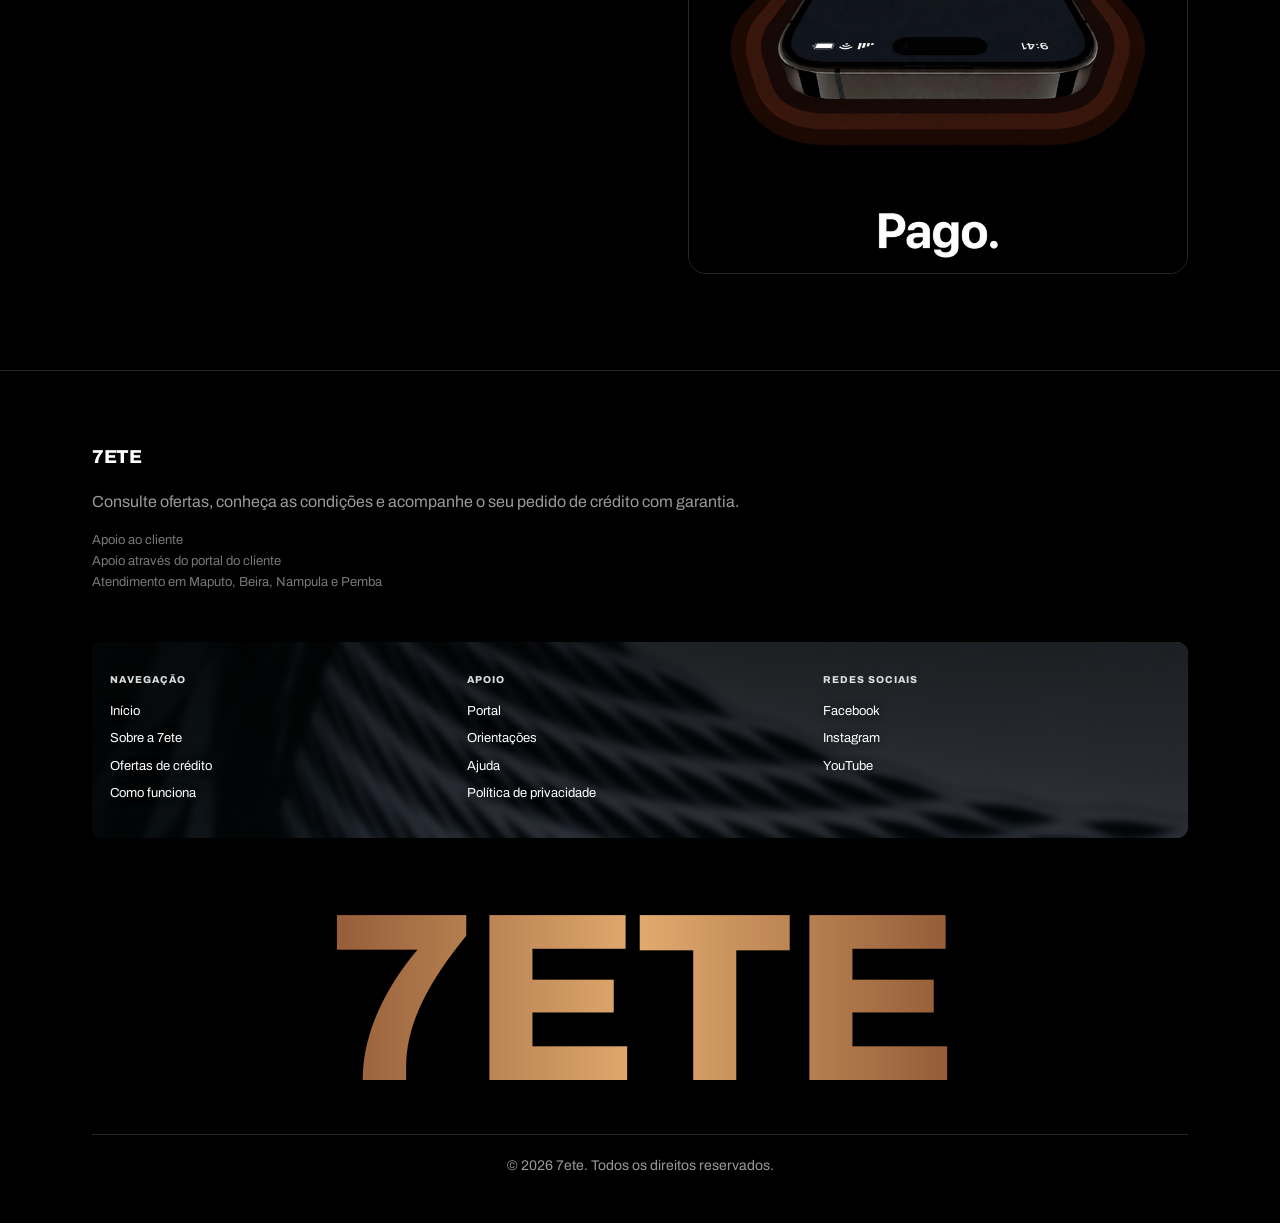
==== commit 504ee9a5: "Hero da inicial de volta como estava (MICRO7SETE)" ====
--- a/site/index.html
+++ b/site/index.html
@@ -36,8 +36,9 @@
 @media (prefers-reduced-motion:reduce){.hero-name{animation:none}}
   .hero-logo{position:absolute;top:18px;left:18px;width:52px;height:auto;z-index:2;pointer-events:none;background:transparent}
 .hero-lockup{position:relative;z-index:1;display:flex;align-items:center;justify-content:center;gap:14px}
-.hero-logo-img{height:64px;width:auto;display:block}
-@media(min-width:768px){.hero-logo-img{height:80px}}
+.hero-mark{height:44px;width:auto;aspect-ratio:160/120;display:block}
+.hero-brand{font-family:"Montserrat",sans-serif;font-weight:200;font-size:clamp(26px,6.5vw,48px);letter-spacing:.12em;color:#fff;white-space:nowrap}
+@media(min-width:768px){.hero-mark{height:56px}}
 .hero-eyebrow{position:absolute;top:22px;left:50%;transform:translateX(-50%);z-index:3;margin:0;font-family:"Archivo",system-ui,sans-serif;font-weight:700;font-size:11px;letter-spacing:.2em;text-indent:.2em;text-align:center;white-space:nowrap;text-transform:uppercase;color:#8A8F93}
 .hero-caret{display:inline-block;width:2px;height:1em;margin-left:2px;background:#fff;vertical-align:-.1em;animation:caretblink .8s steps(1) infinite}
 @keyframes caretblink{0%,49%{opacity:1}50%,100%{opacity:0}}
@@ -127,7 +128,7 @@
 <div class="hero" id="topo">
     <p class="hero-eyebrow" data-text="Microcrédito do futuro">Microcrédito do futuro</p>
     <video class="hero-media" autoplay muted loop playsinline preload="metadata" src="/hero-formas-bater.mp4?v=2"></video>
-    <div class="hero-lockup"><img src="/imagens/logo-7ete.png" alt="7ete" class="hero-logo-img"></div>
+    <div class="hero-lockup"><svg class="hero-mark" viewBox="0 0 160 120" xmlns="http://www.w3.org/2000/svg" aria-hidden="true"><path d="M8 28L132 6L144 18L28 52Z" fill="#cc2d17"/><path d="M18 58L118 42L126 56L32 78Z" fill="#cc2d17"/><path d="M34 86L104 70L96 92L44 104Z" fill="#cc2d17"/></svg><span class="hero-brand">MICRO7SETE</span></div>
     <div class="hero-cta"><a class="hero-btn" href="/ofertas"><span class="hero-btn-text">Ver ofertas</span><span class="hero-btn-arrow" aria-hidden="true">→</span></a></div>
   </div>
 
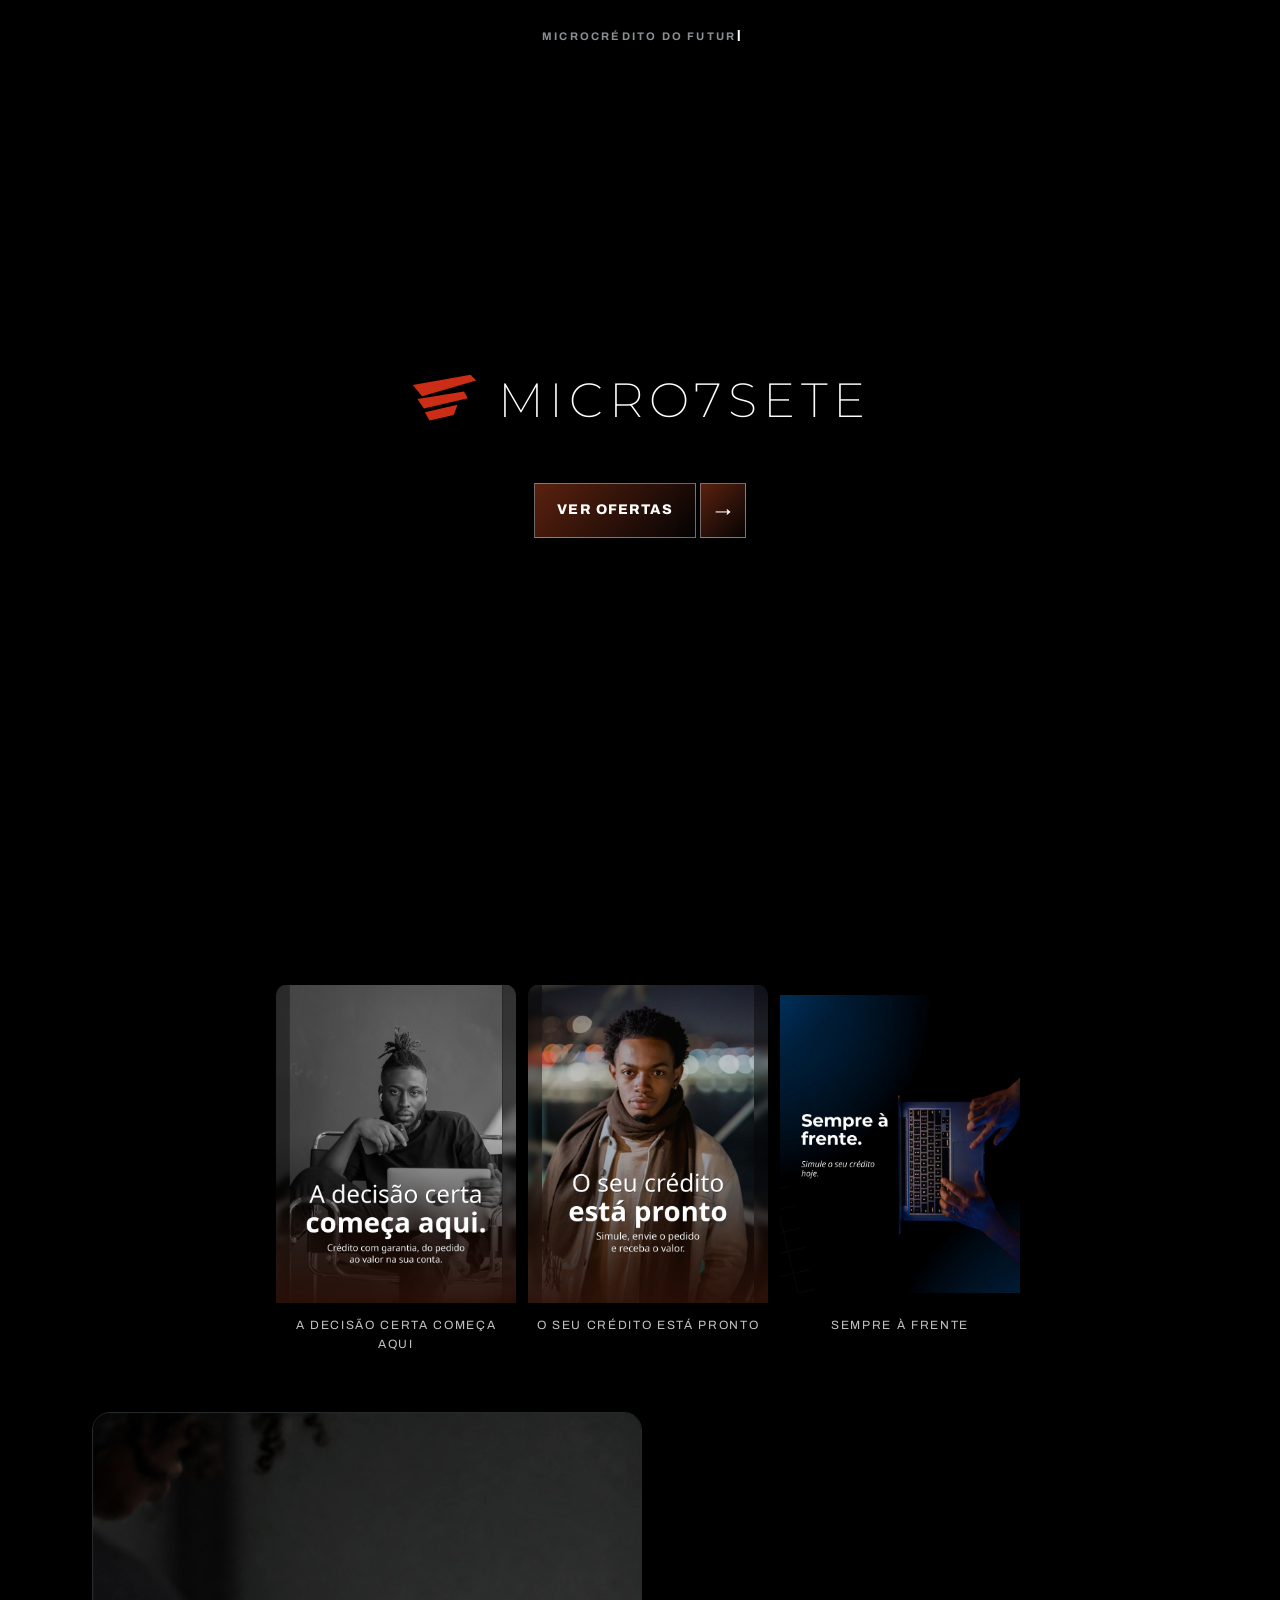
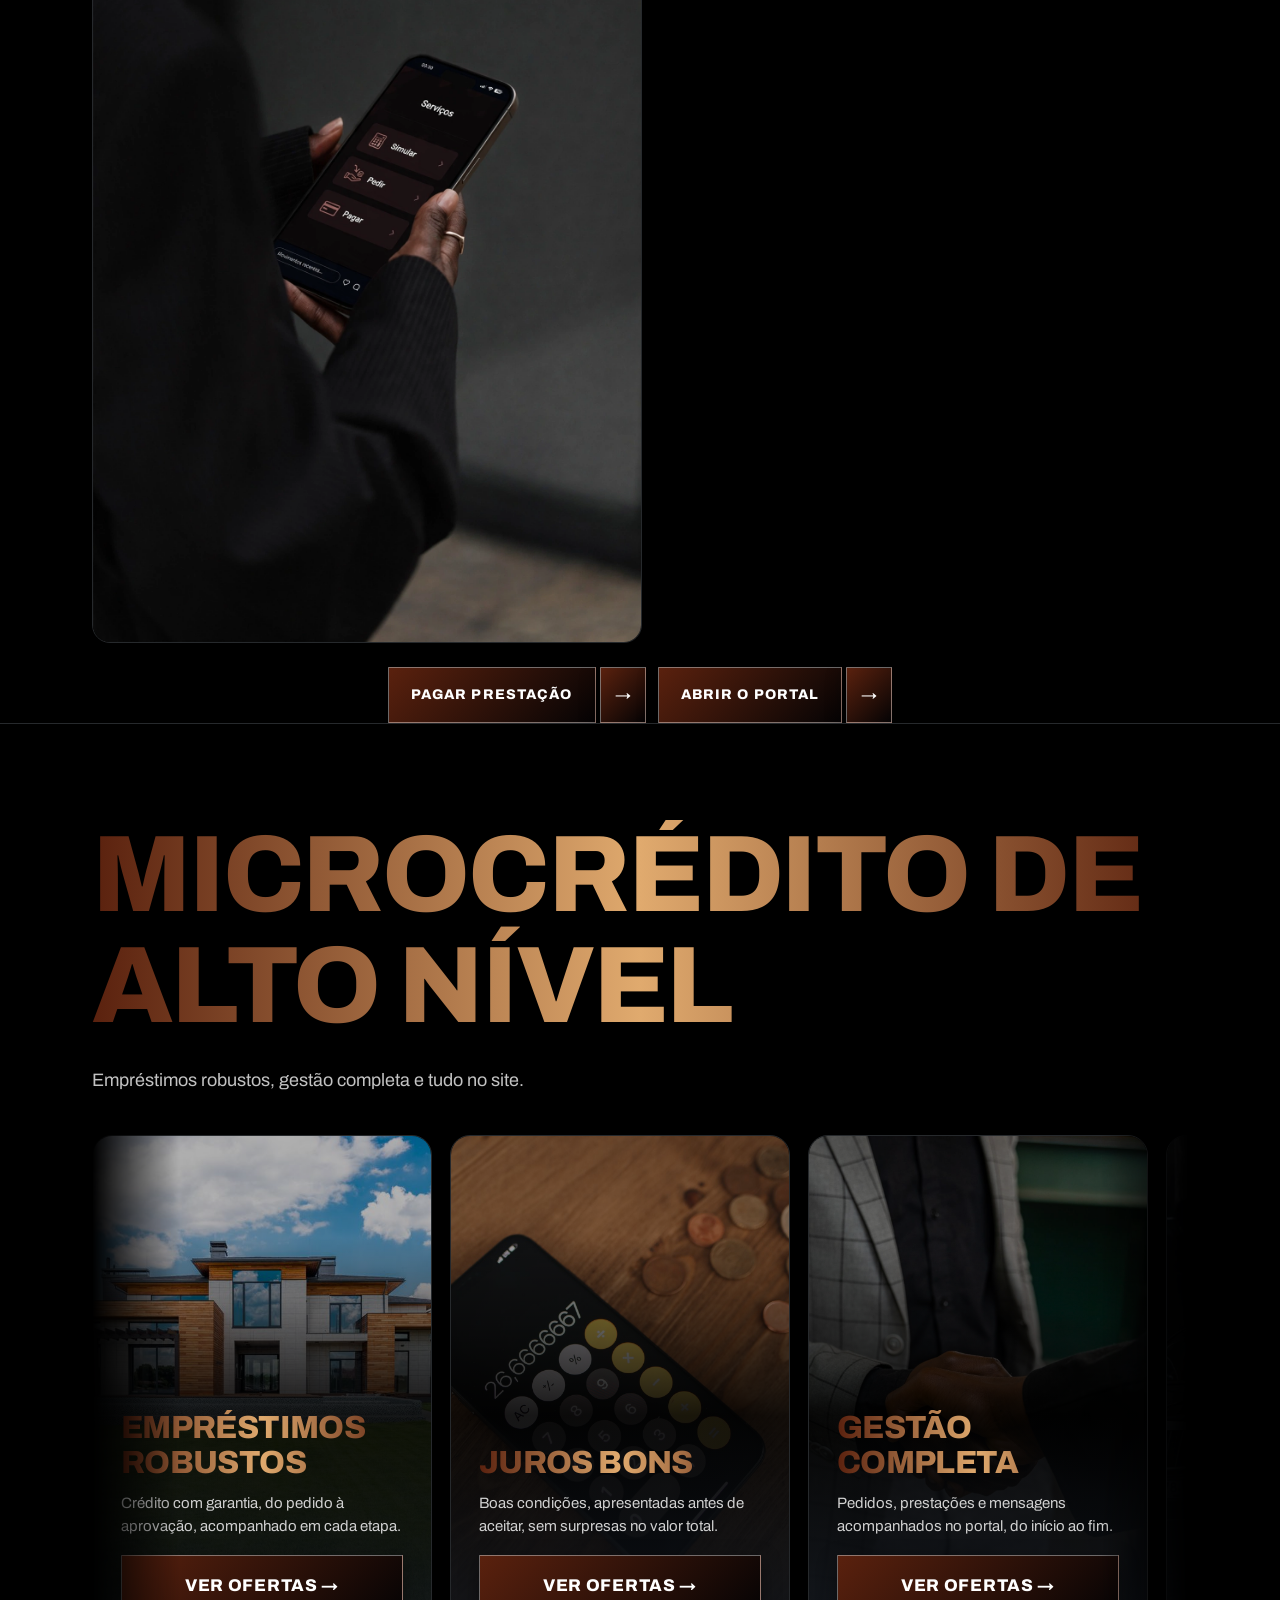
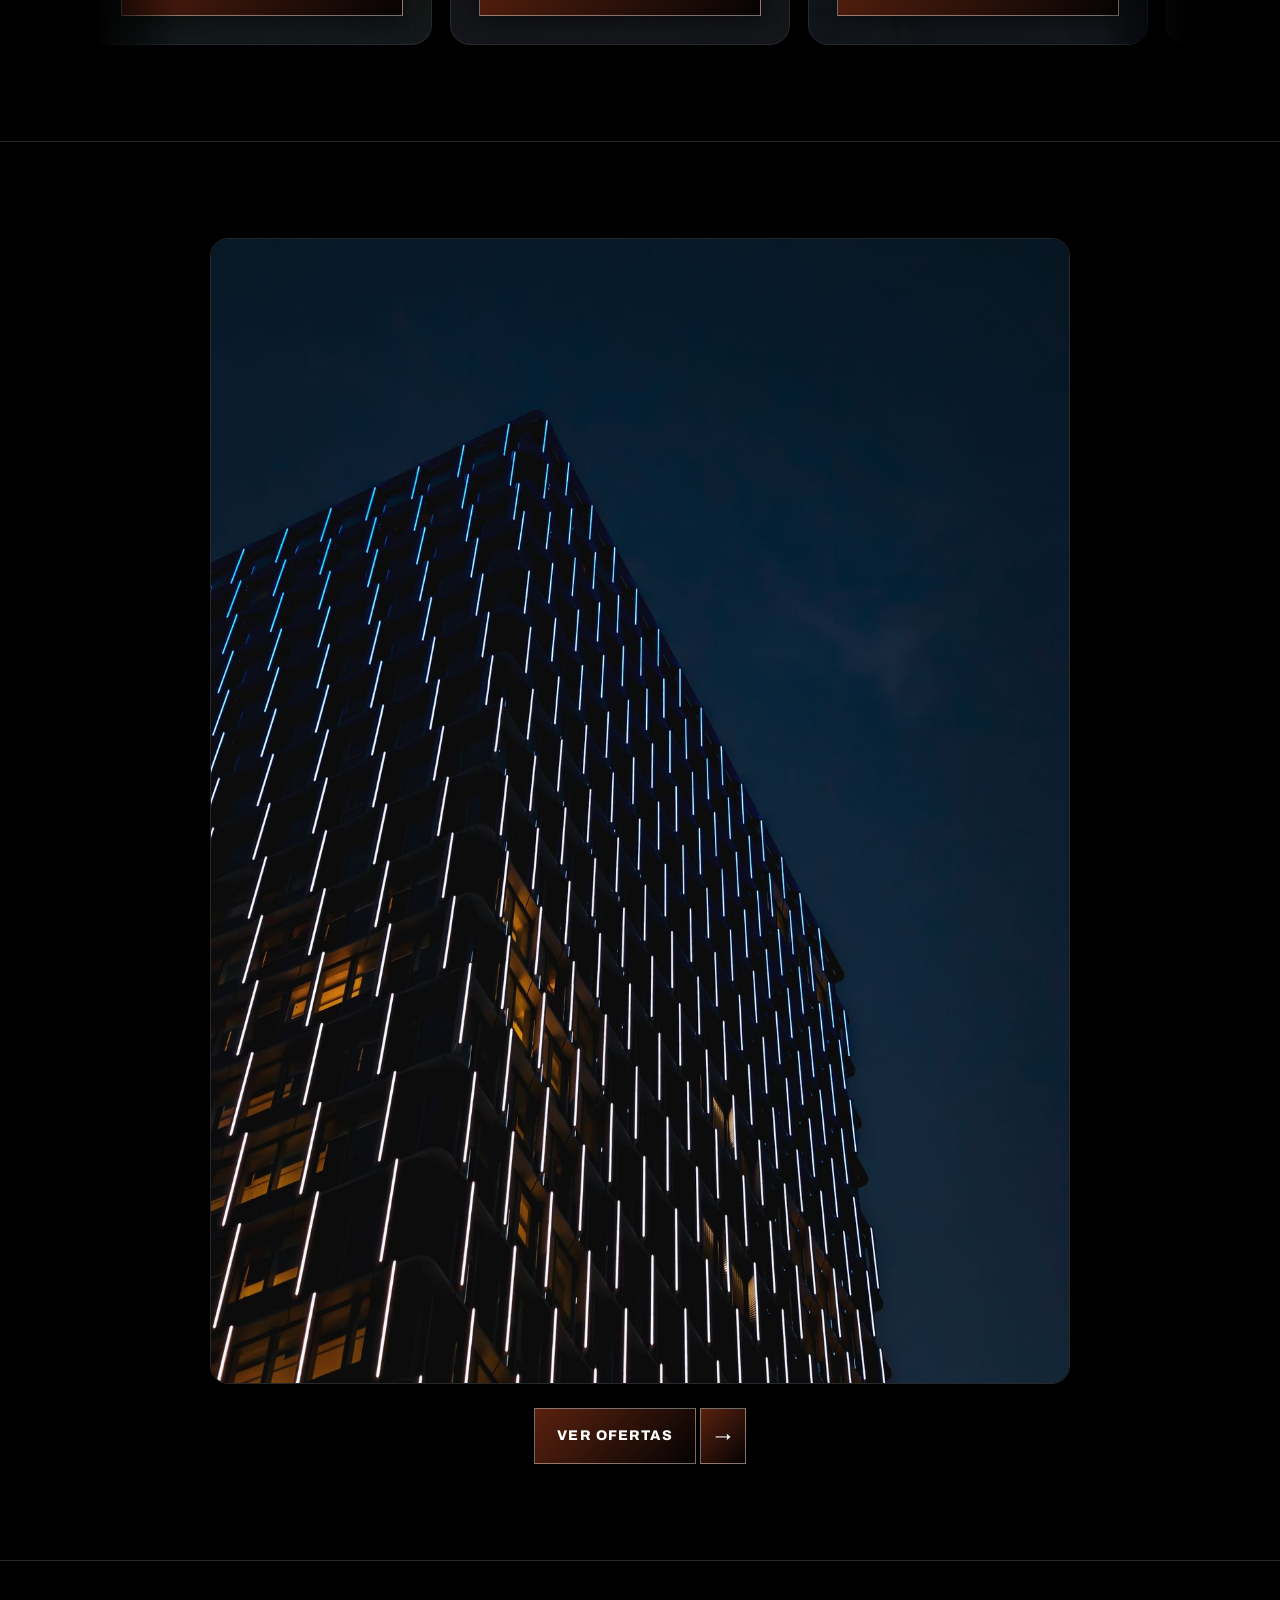
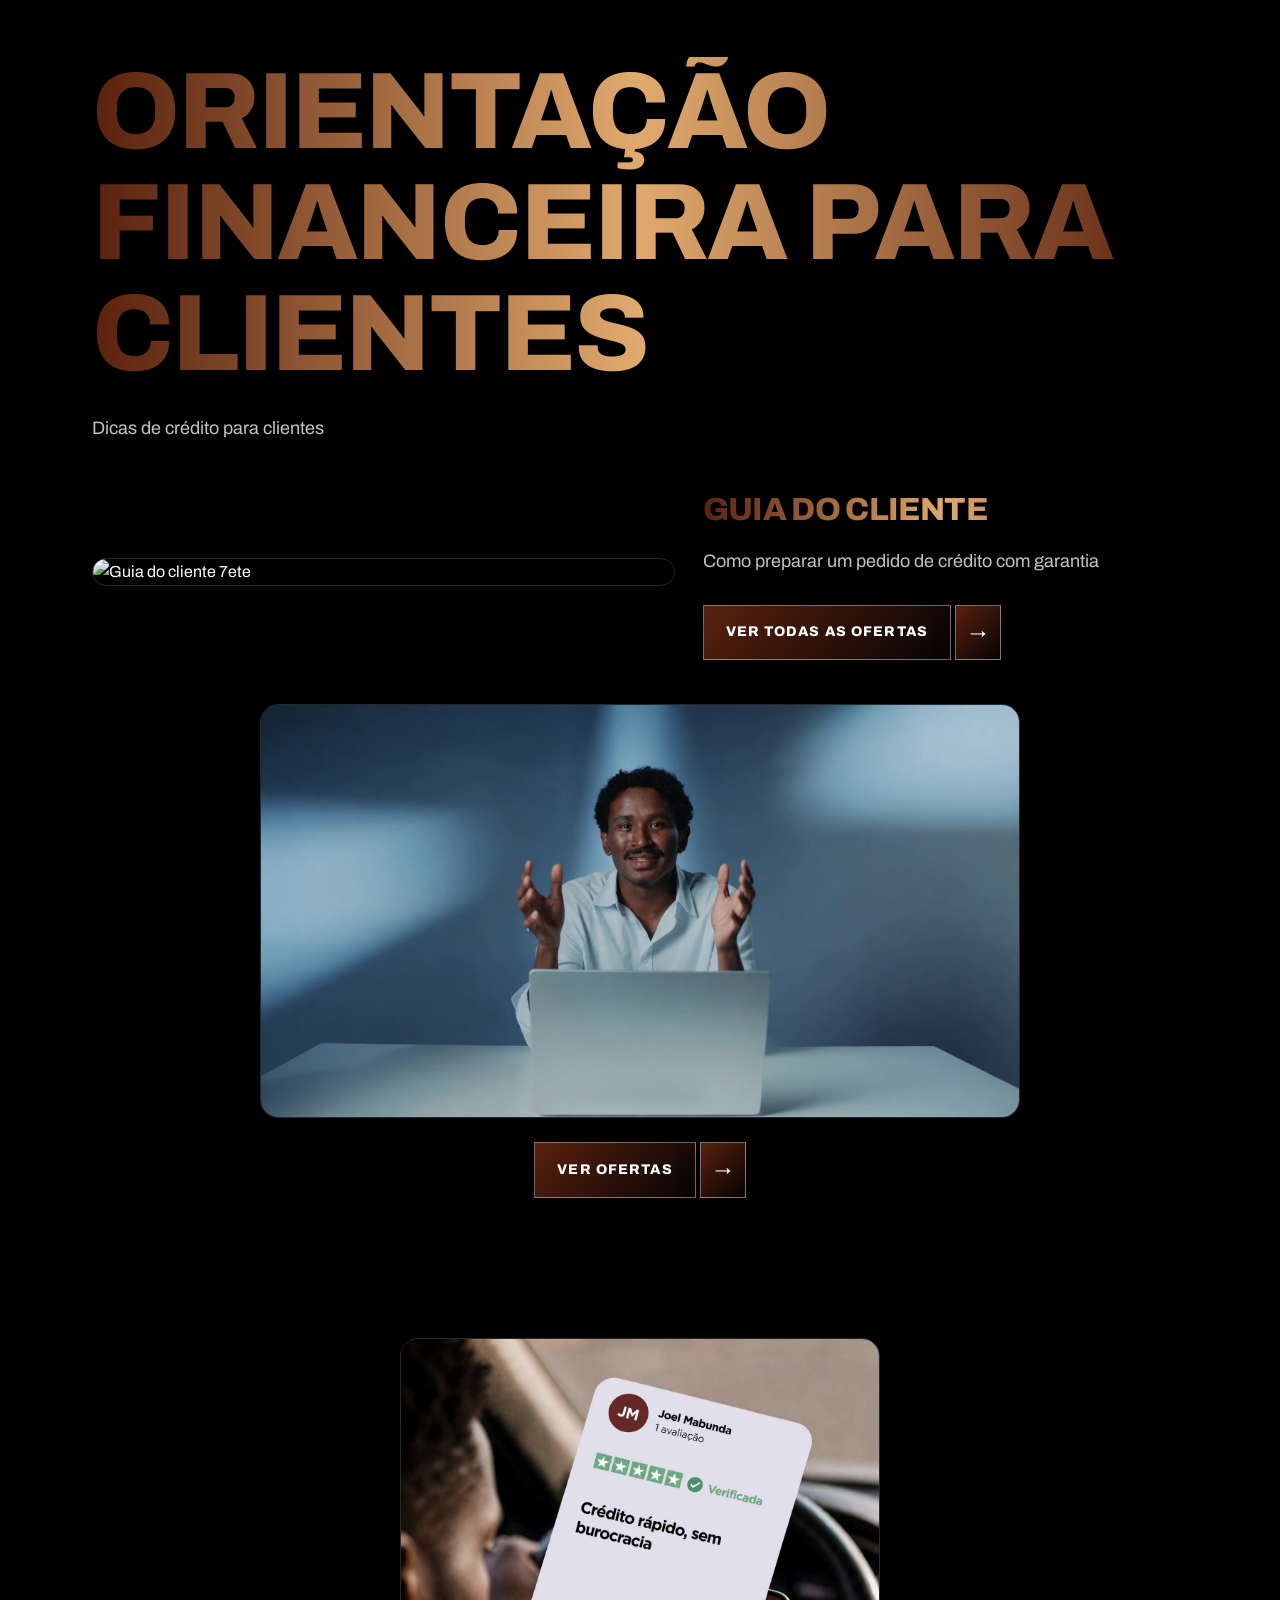
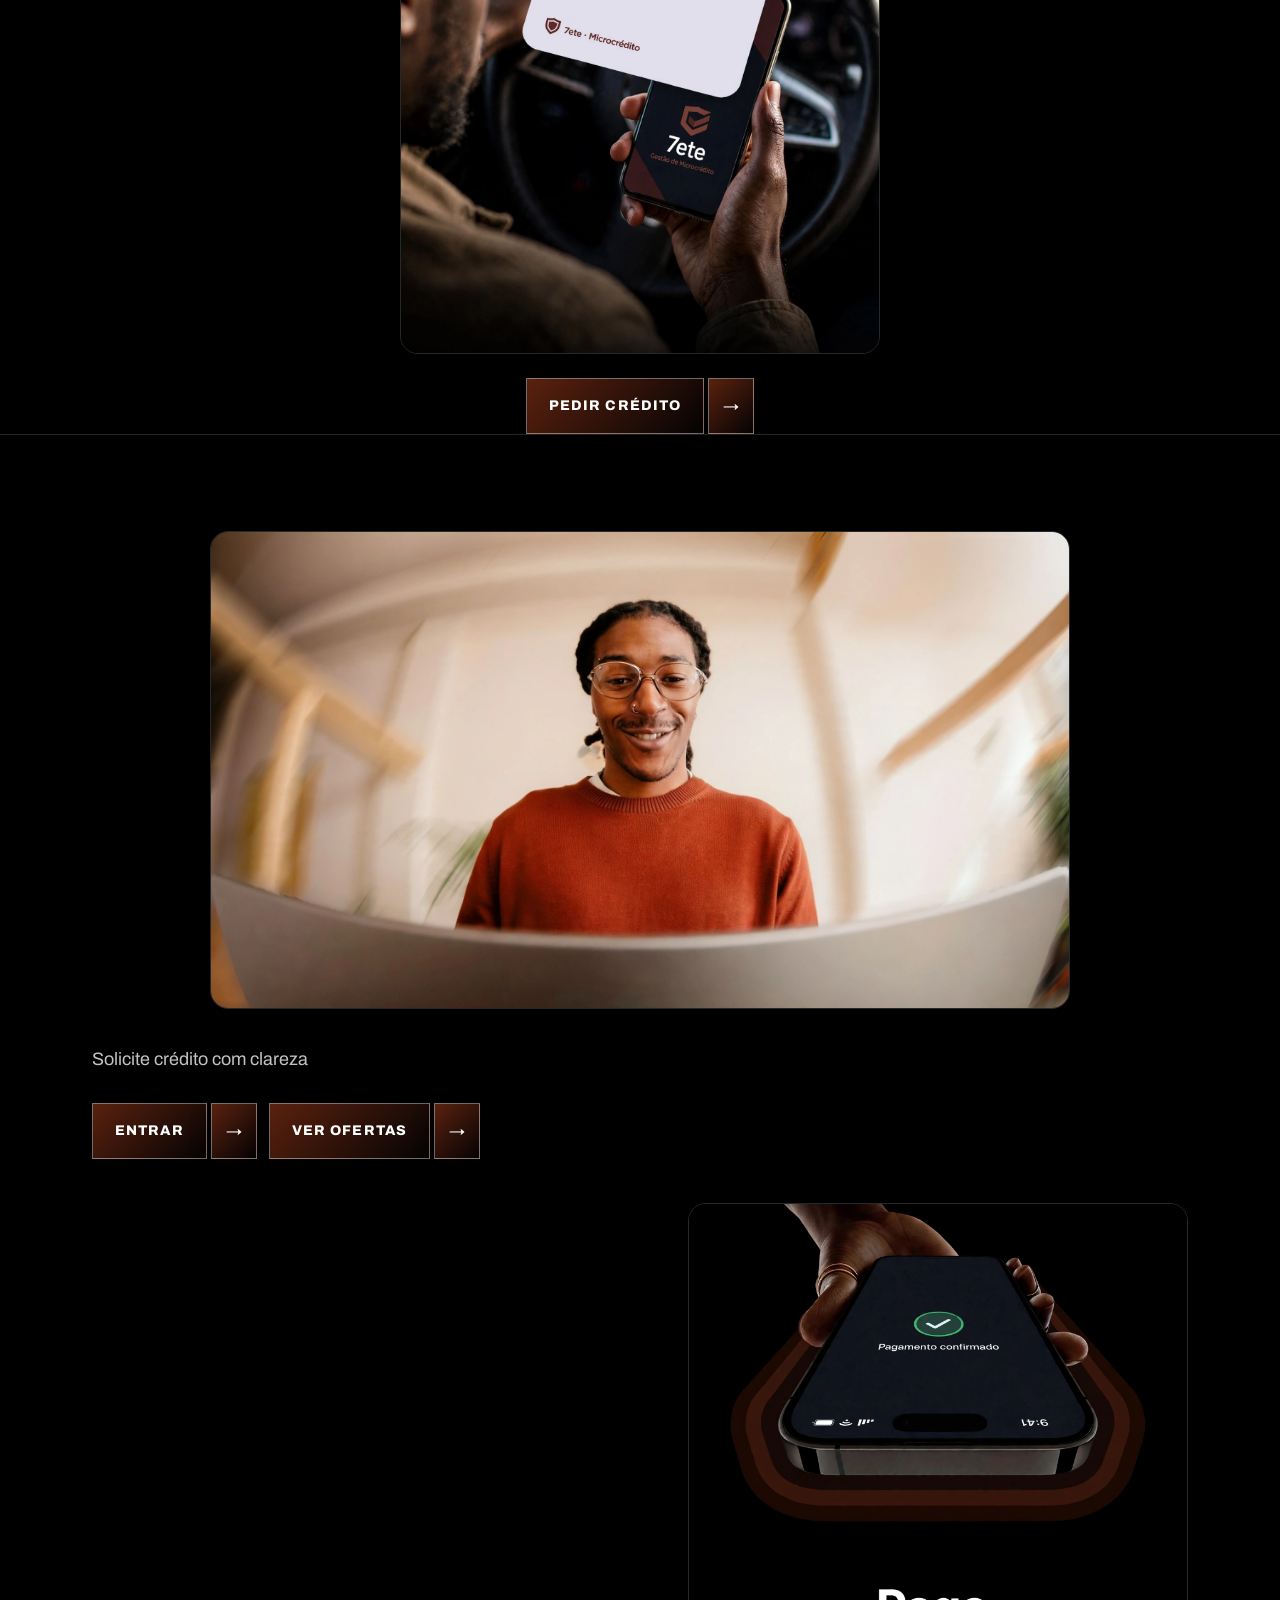
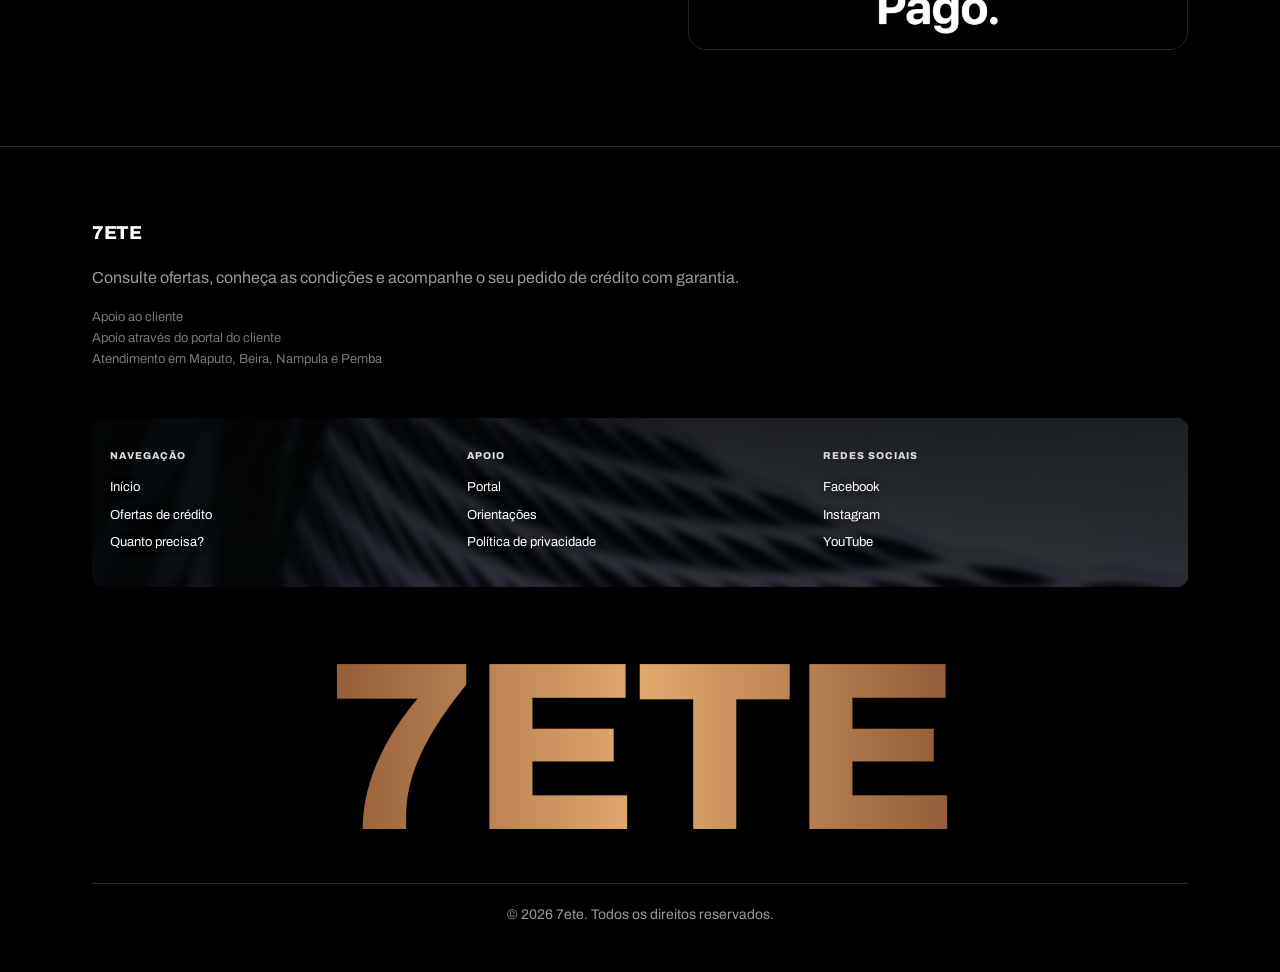
==== commit 36f064b2: "Revisão: corrige pré-preenchimento do simulador, Solicitar das ofertas, valor exato, escalões, texto" ====
--- a/site/index.html
+++ b/site/index.html
@@ -178,11 +178,6 @@
   <div class="wrap" style="padding-top:44px">
     <div style="max-width:480px;margin:0 auto"><img class="r18" src="/imagens/img-1-avaliacao.webp" alt="Avaliação de cliente 7ete"></div>
     <div class="btncenter"><a class="hero-btn" href="/portal"><span class="hero-btn-text">Pedir crédito</span><span class="hero-btn-arrow" aria-hidden="true">→</span></a></div>
-    <div class="stats">
-        <div class="stat"><div class="mark">+</div><p>Pedidos acompanhados</p></div>
-        <div class="stat"><div class="mark">+</div><p>Compromisso com transparência</p></div>
-        <div class="stat"><div class="mark">M+</div><p>Gestão responsável do crédito</p></div>
-      </div>
   </div>
   <section class="block">
     <div class="wrap">
@@ -210,15 +205,13 @@
       <div>
         <h4 class="fhead">Navegação</h4>
         <a class="flink" href="./">Início</a>
-        <a class="flink" href="#sobre">Sobre a 7ete</a>
         <a class="flink" href="/ofertas">Ofertas de crédito</a>
-        <a class="flink" href="/simulador">Como funciona</a>
+        <a class="flink" href="/simulador">Quanto precisa?</a>
       </div>
       <div>
         <h4 class="fhead">Apoio</h4>
         <a class="flink" href="/portal">Portal</a>
         <a class="flink" href="#orientacoes">Orientações</a>
-        <a class="flink" href="#orientacoes">Ajuda</a>
         <a class="flink" href="/privacidade">Política de privacidade</a>
       </div>
       <div>
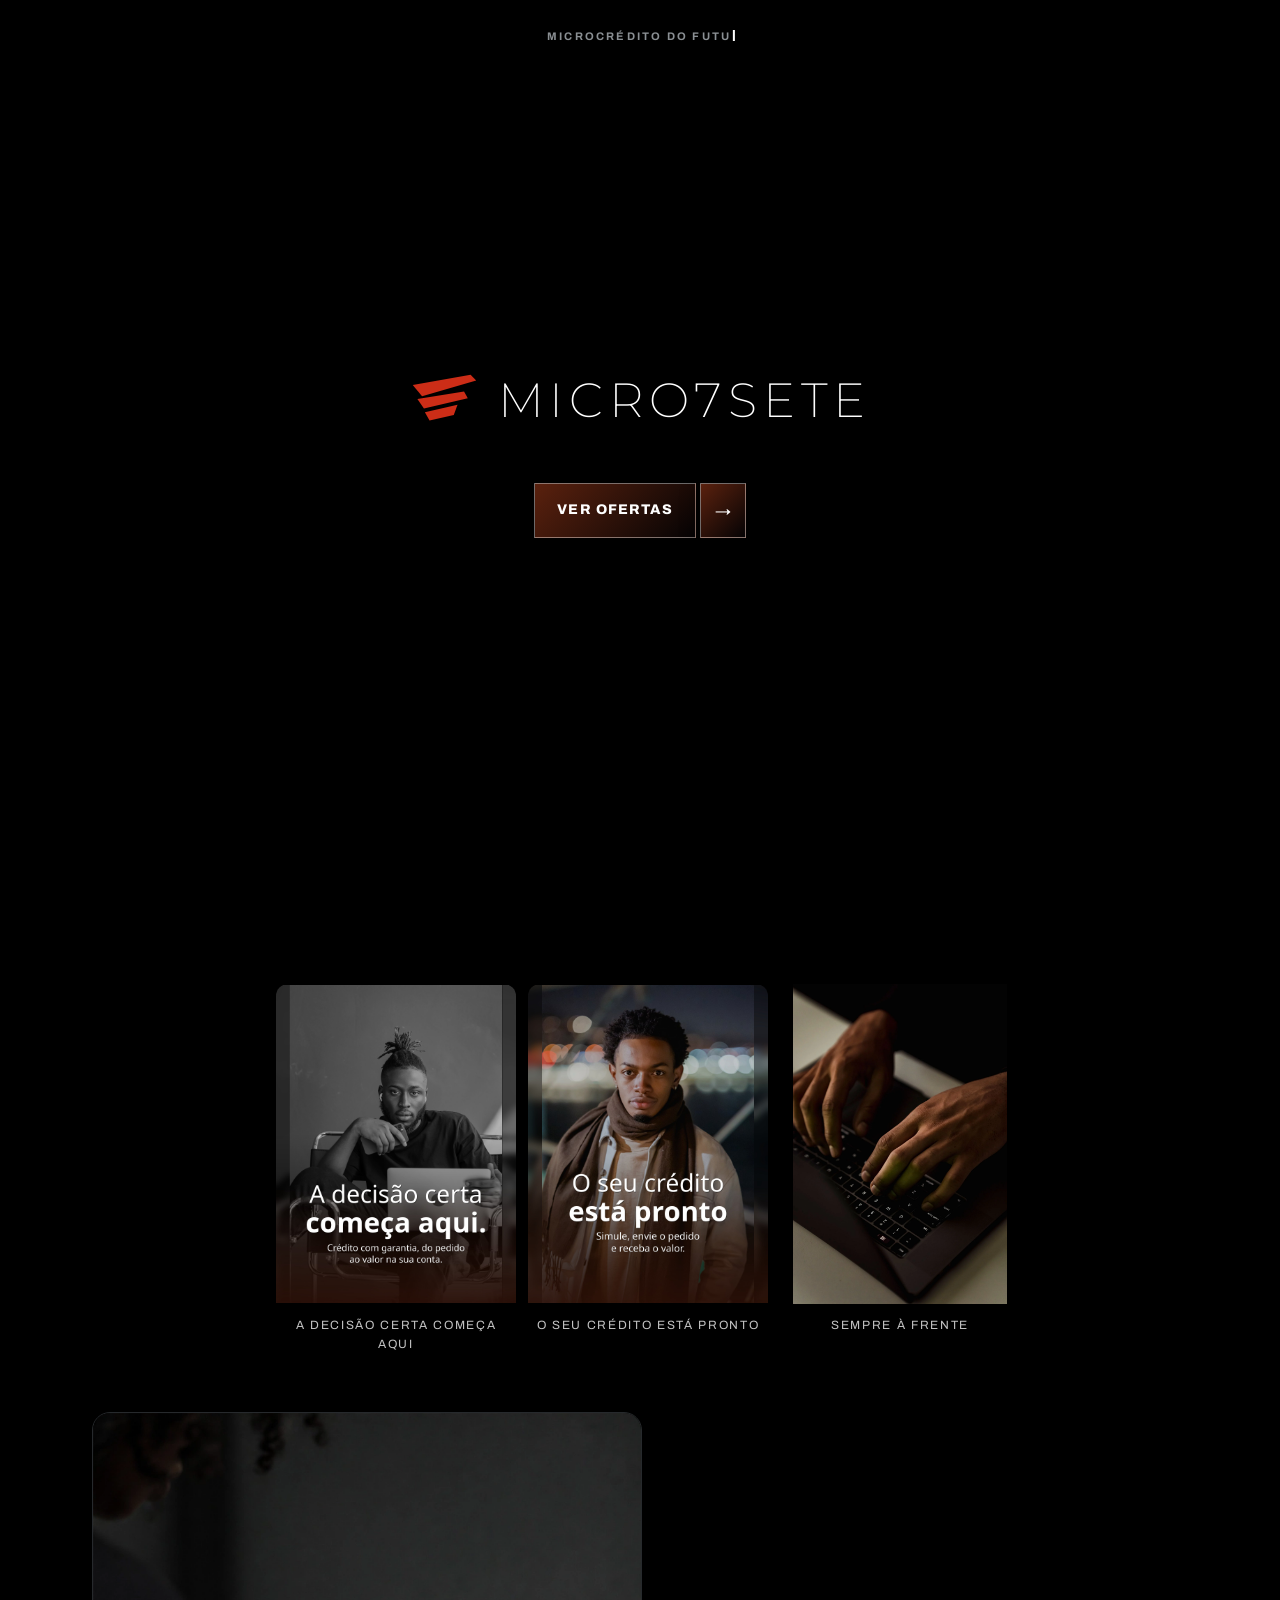
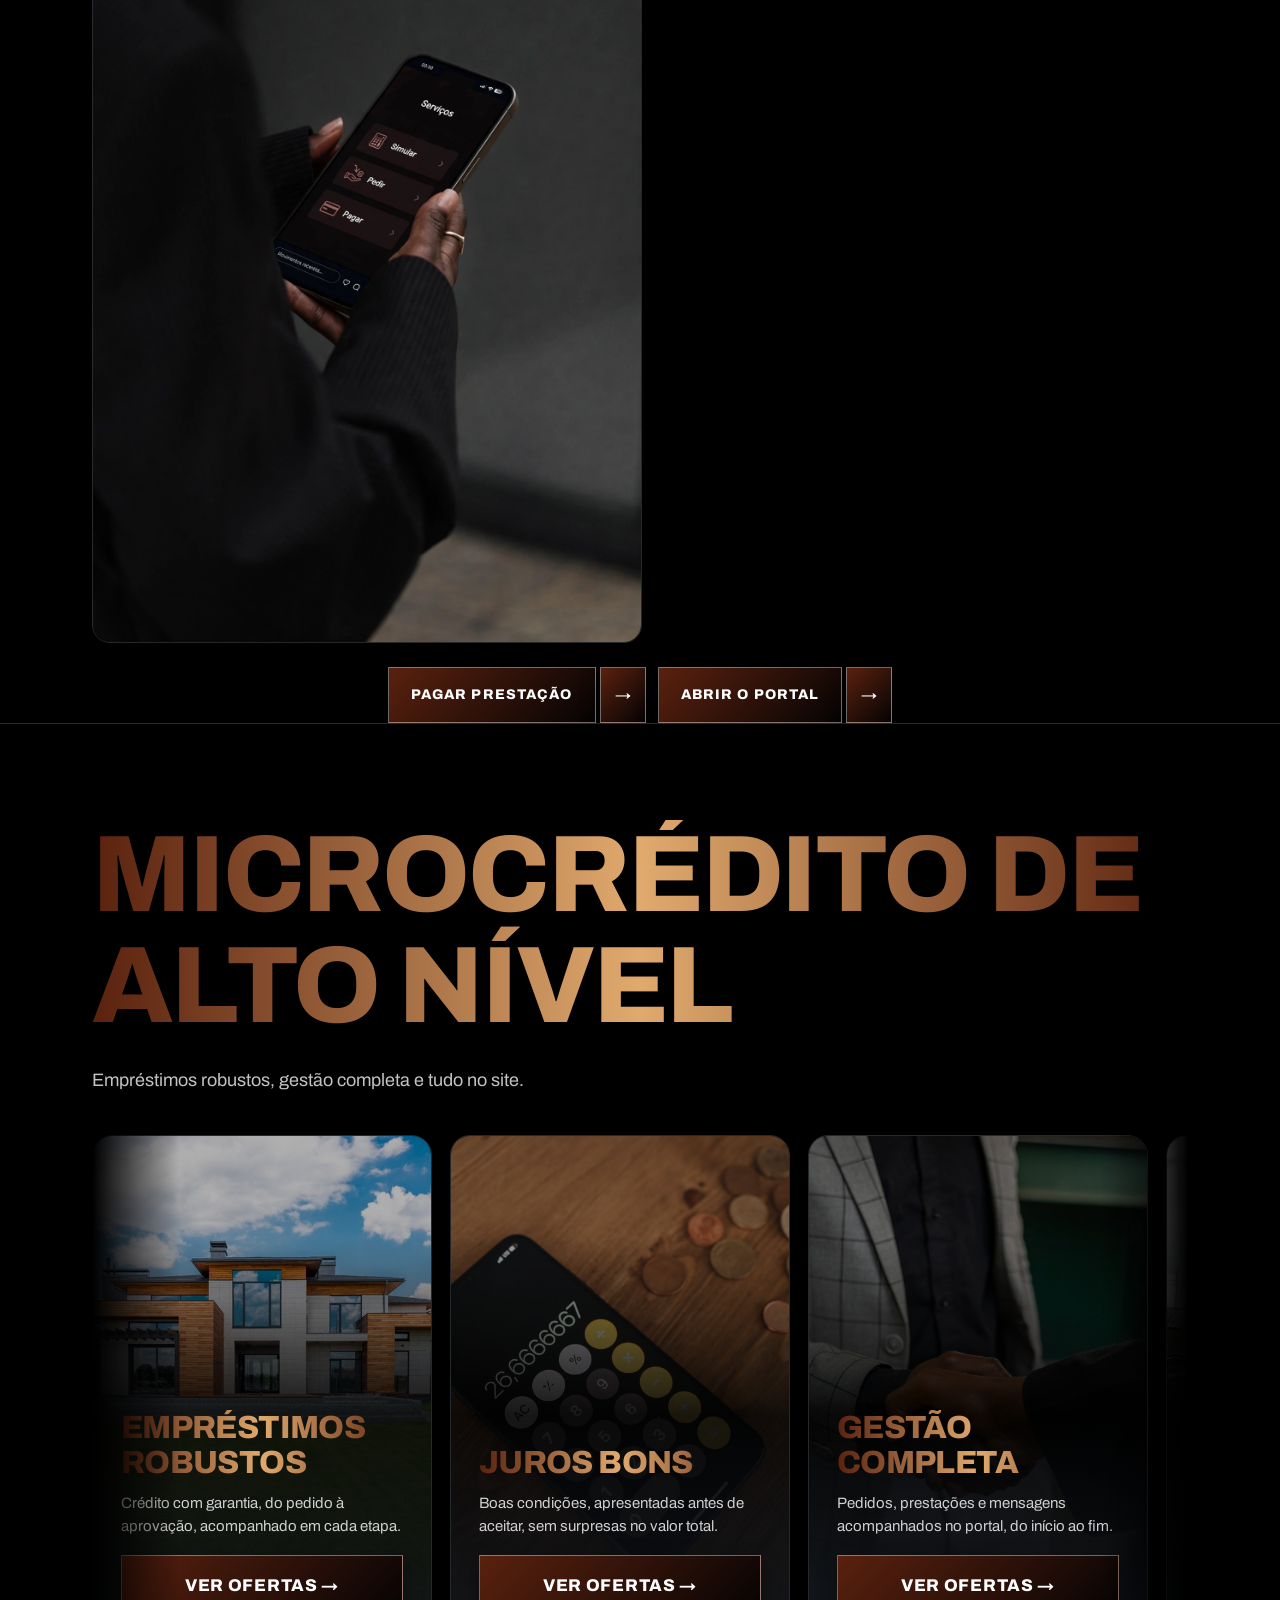
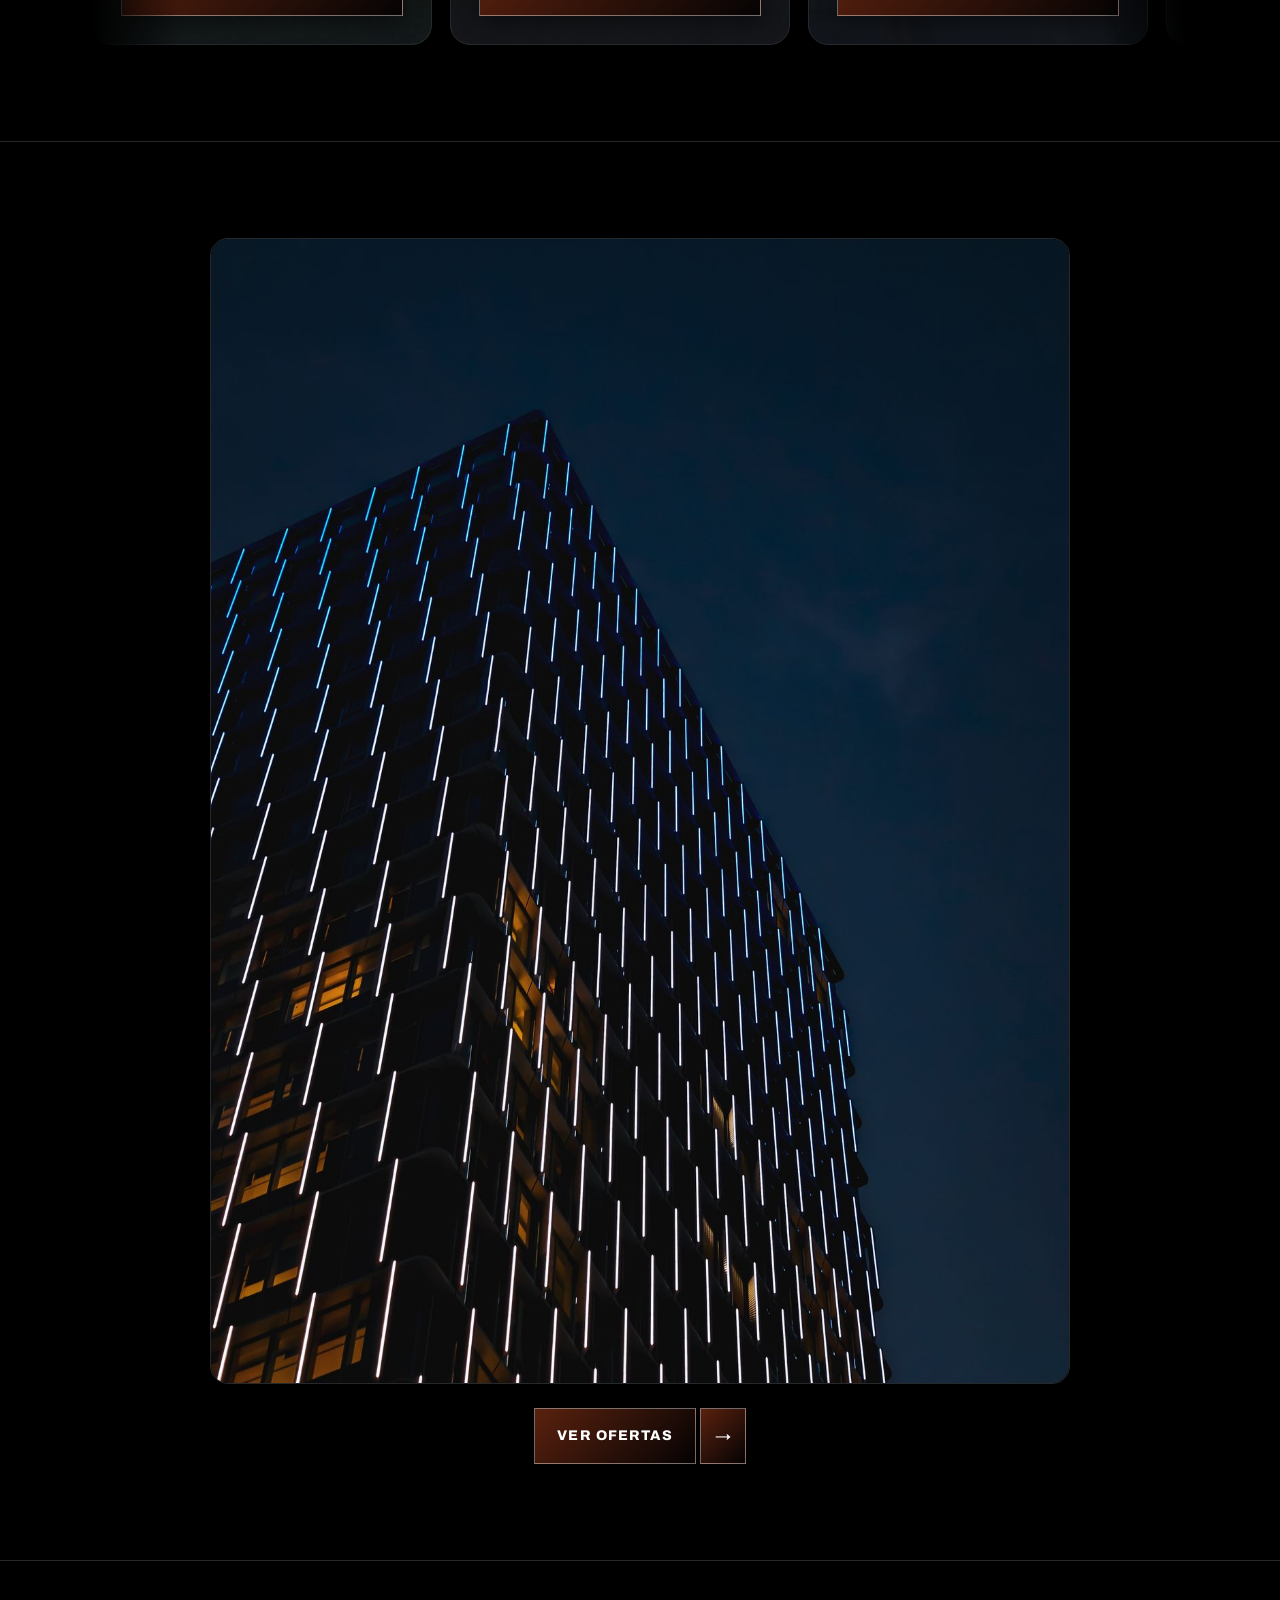
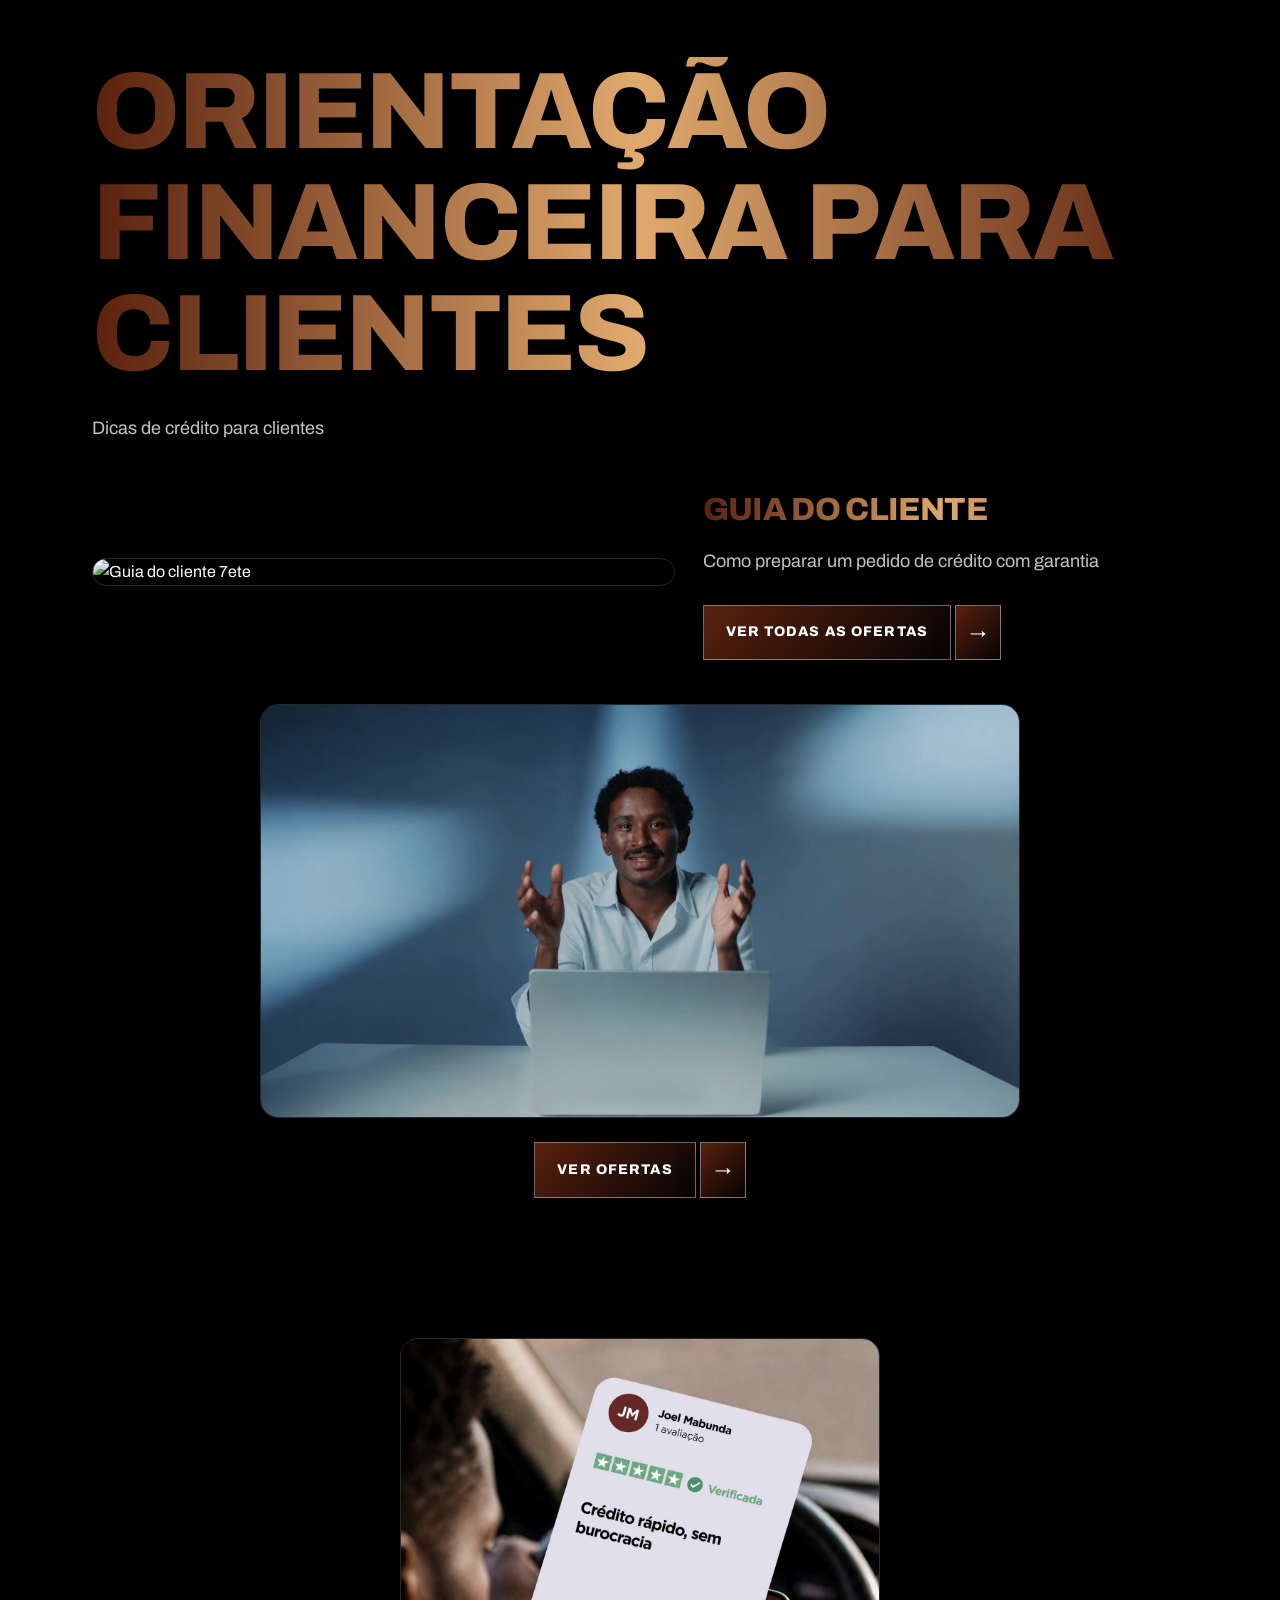
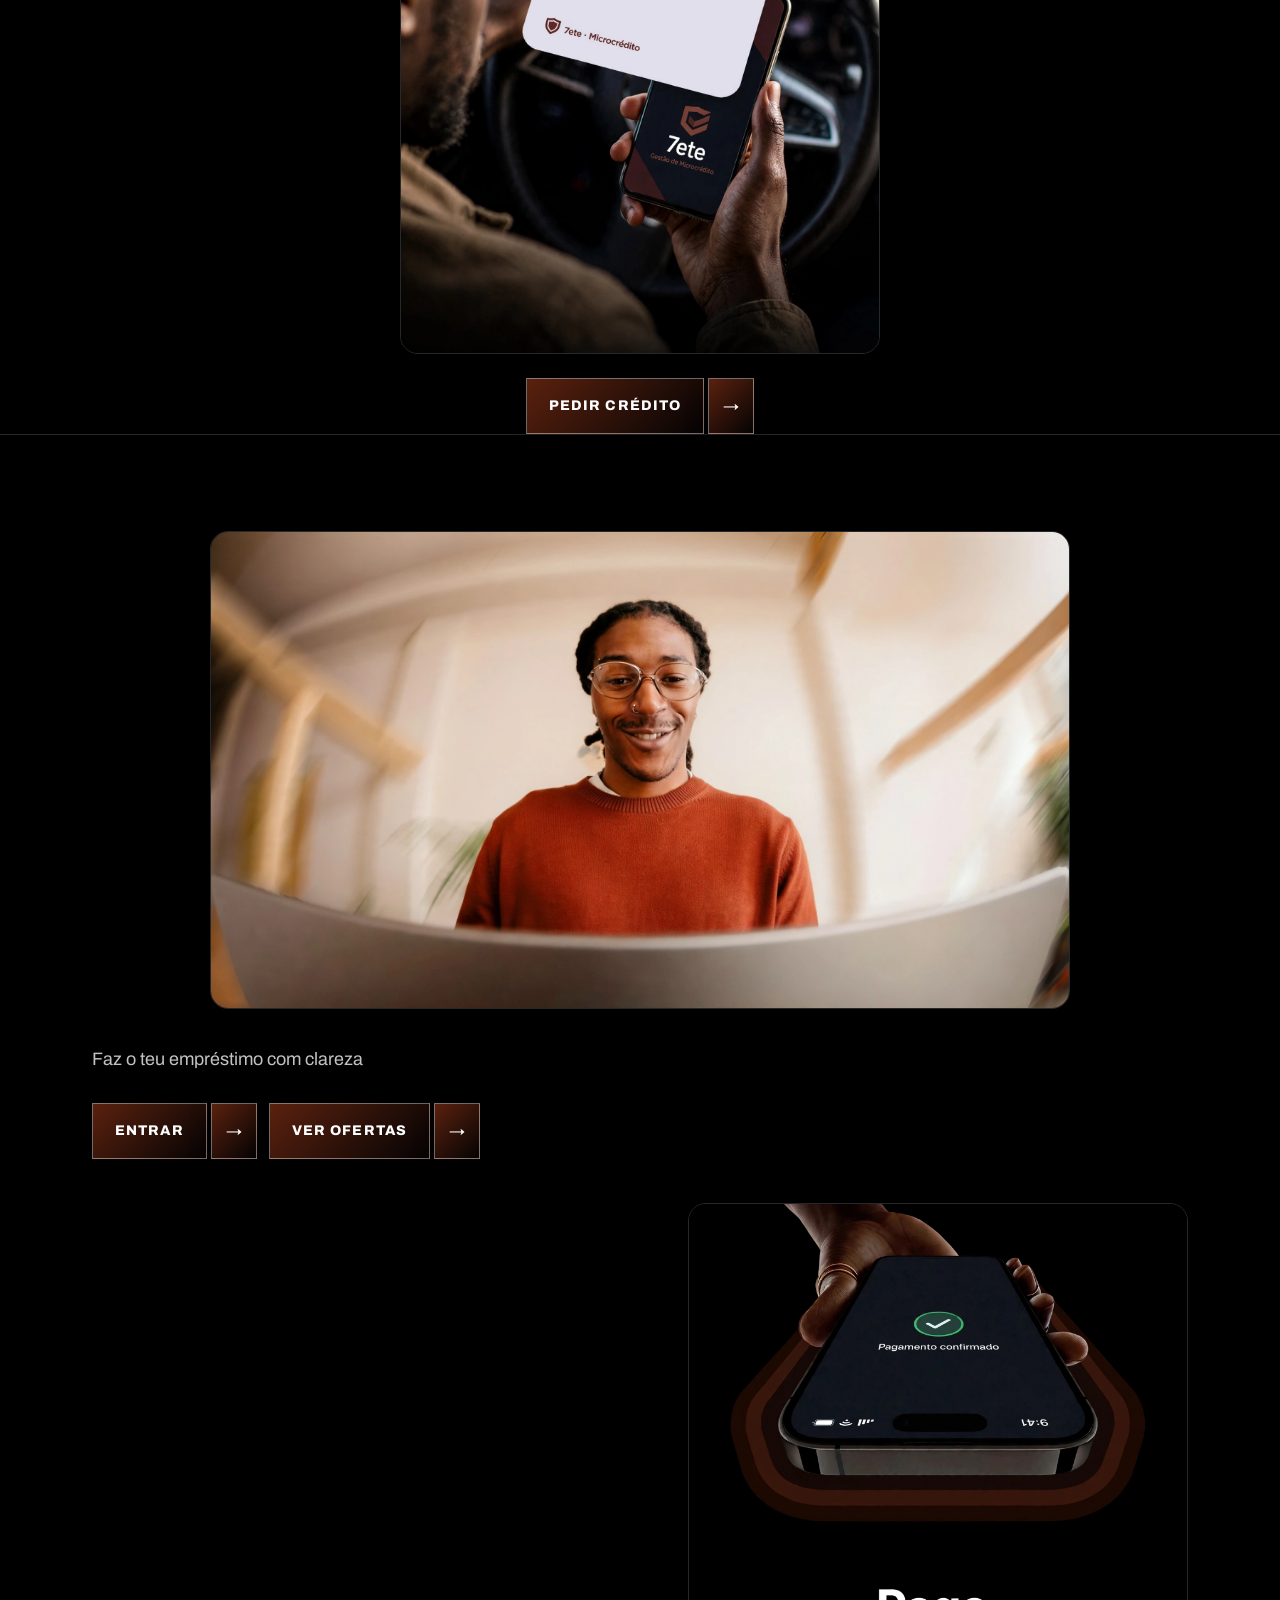
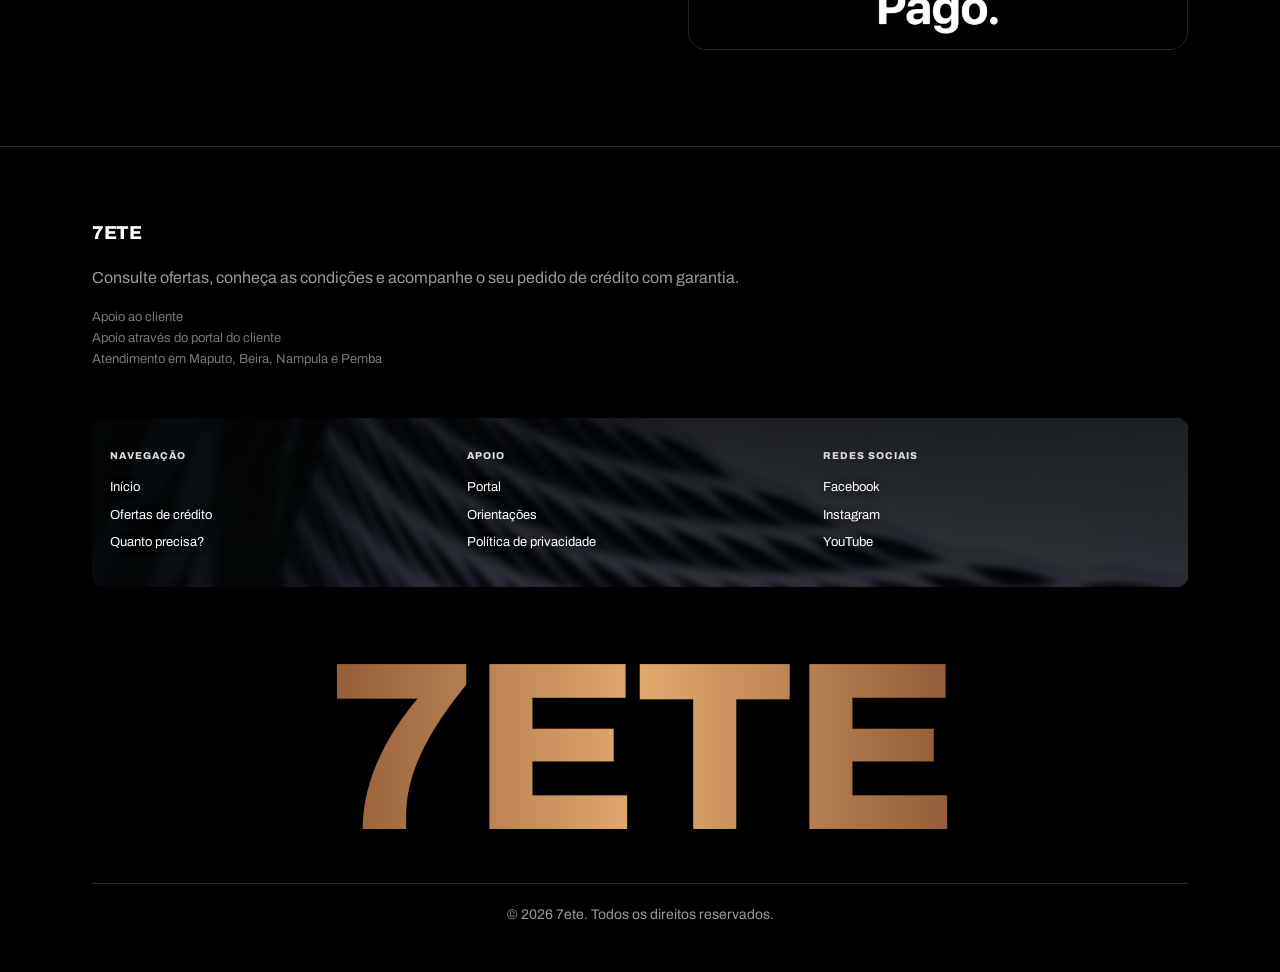
==== commit 12d705a3: "Linguagem de Mocambique: 'fazer emprestimo' em vez de 'solicitar credito' em todo o site" ====
--- a/site/index.html
+++ b/site/index.html
@@ -182,7 +182,7 @@
   <section class="block">
     <div class="wrap">
       <div style="max-width:860px;margin:0 auto"><img class="r18" src="/imagens/img-7-fisheye.webp" alt="Cliente sorridente no portátil"></div>
-      <p class="lead" style="margin-top:36px">Solicite crédito com clareza</p>
+      <p class="lead" style="margin-top:36px">Faz o teu empréstimo com clareza</p>
       <div class="btnrow">
         <a class="hero-btn" href="/portal"><span class="hero-btn-text">Entrar</span><span class="hero-btn-arrow" aria-hidden="true">→</span></a>
         <a class="hero-btn" href="/ofertas"><span class="hero-btn-text">Ver ofertas</span><span class="hero-btn-arrow" aria-hidden="true">→</span></a>
